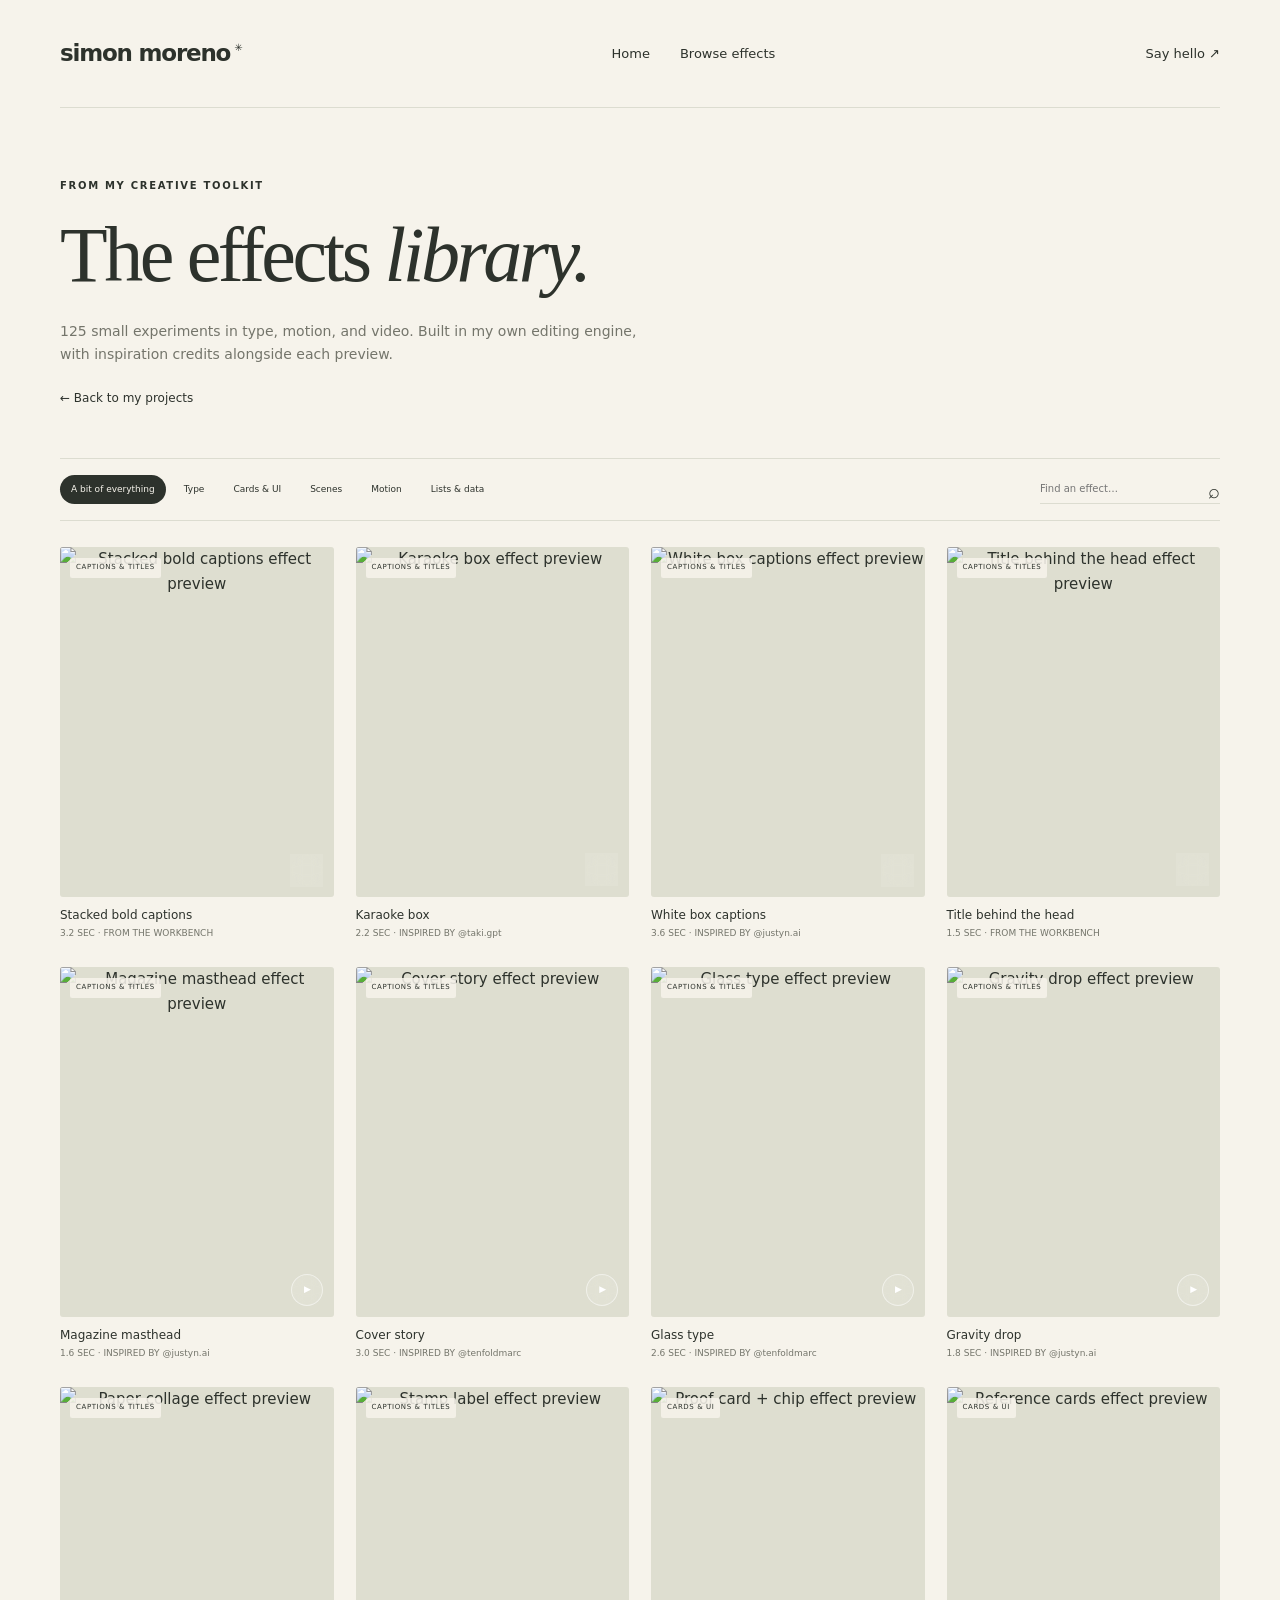
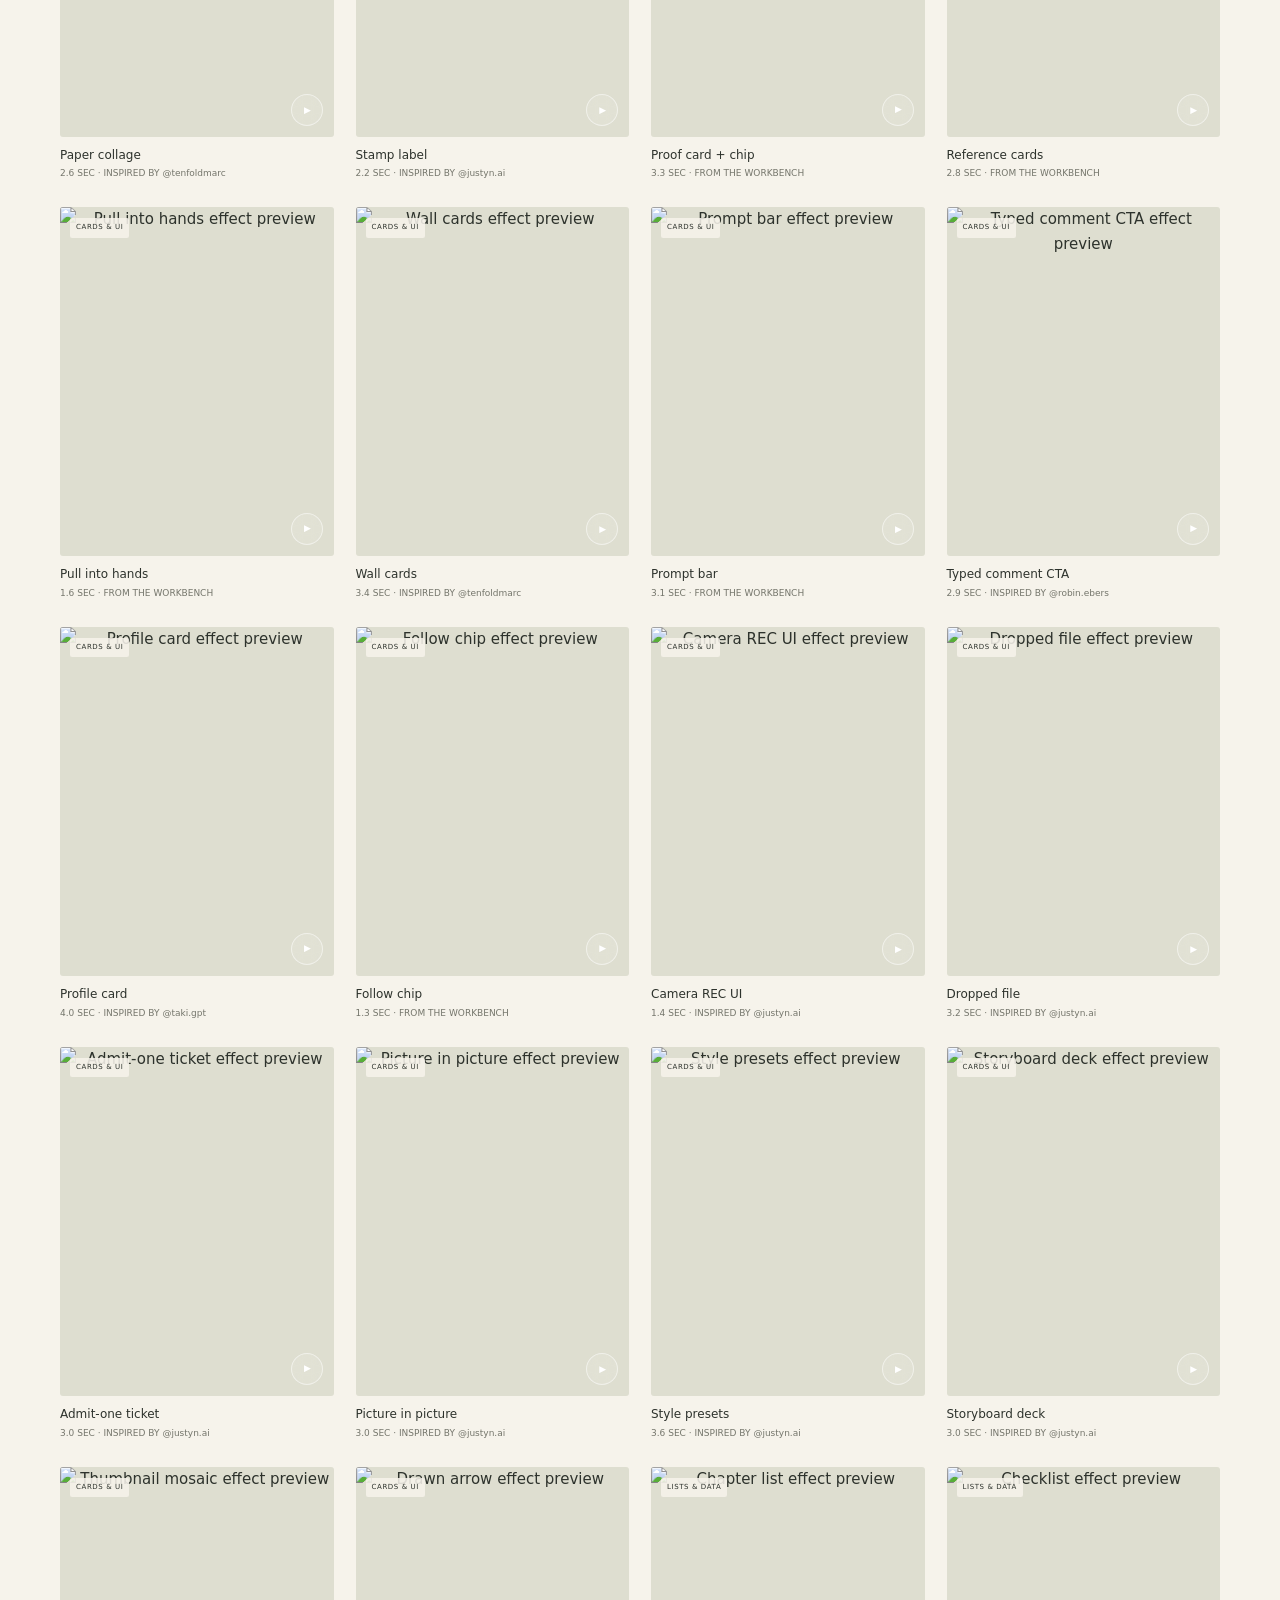
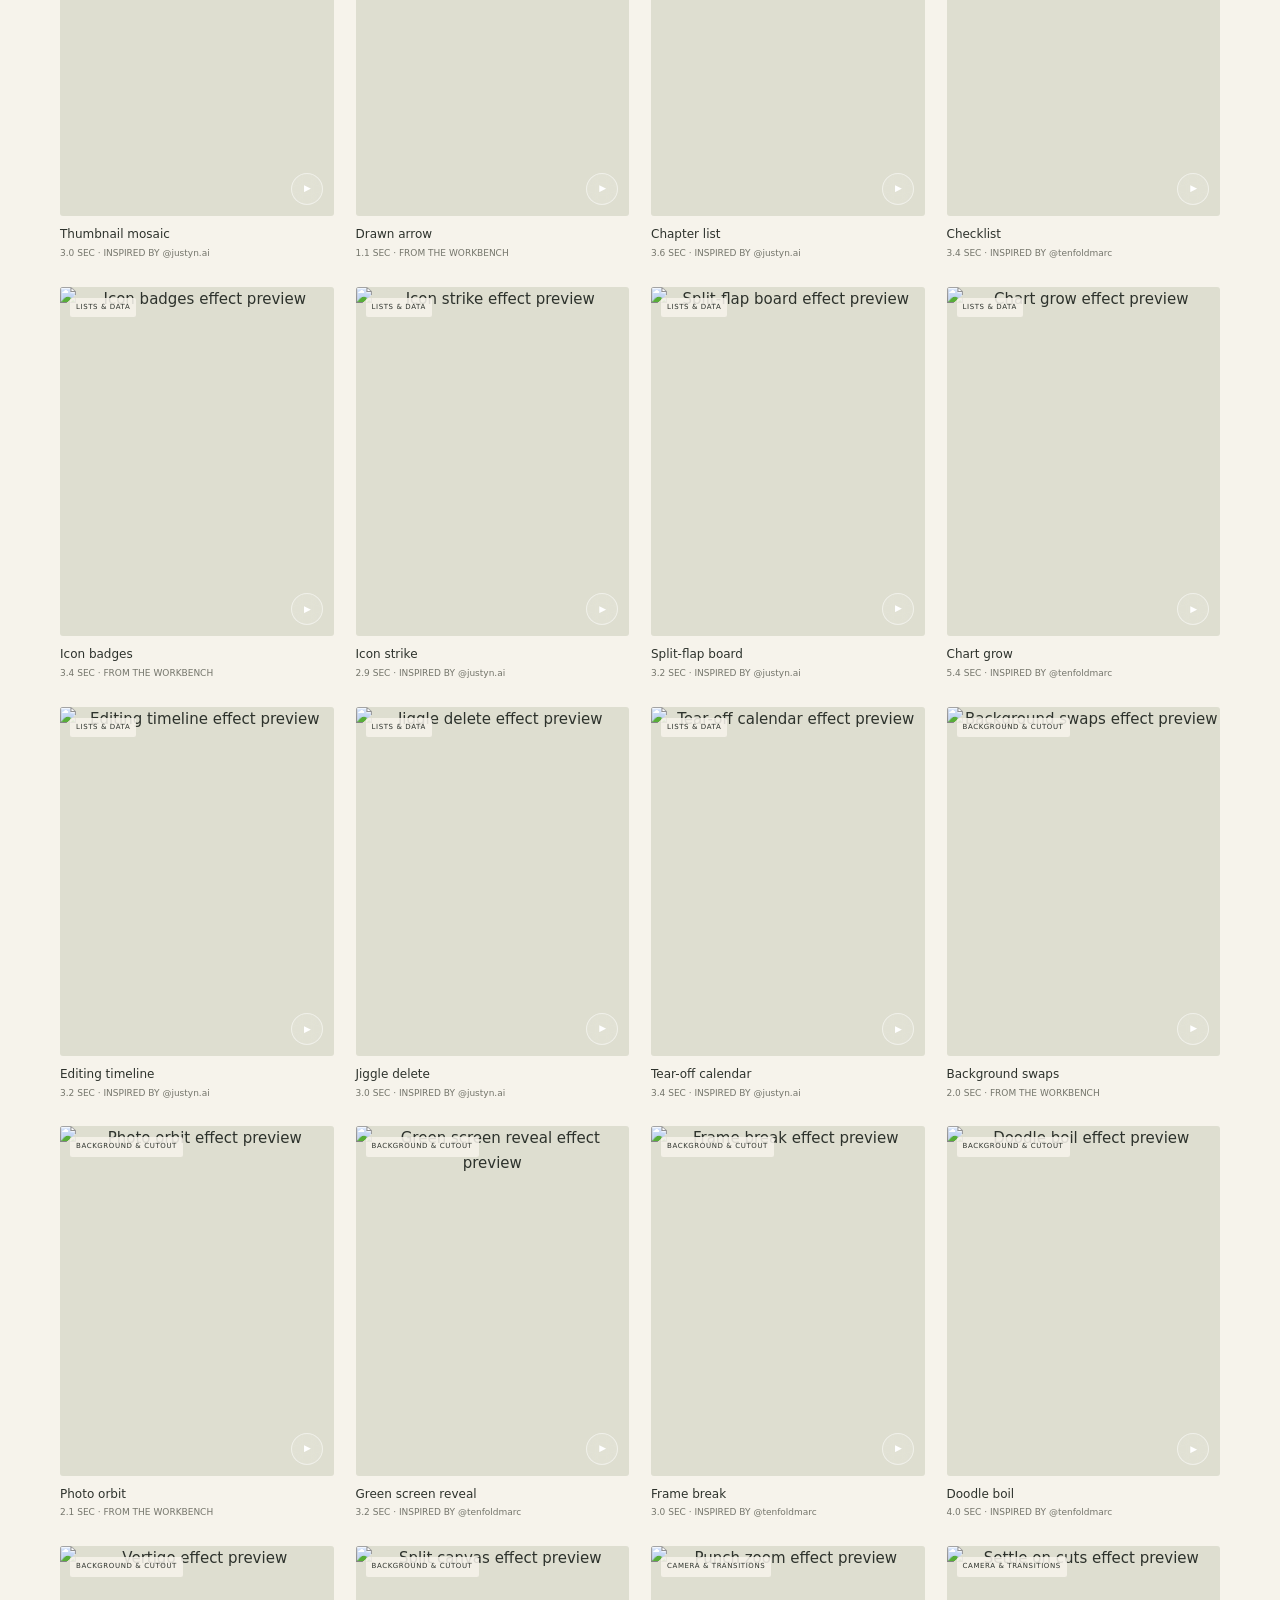
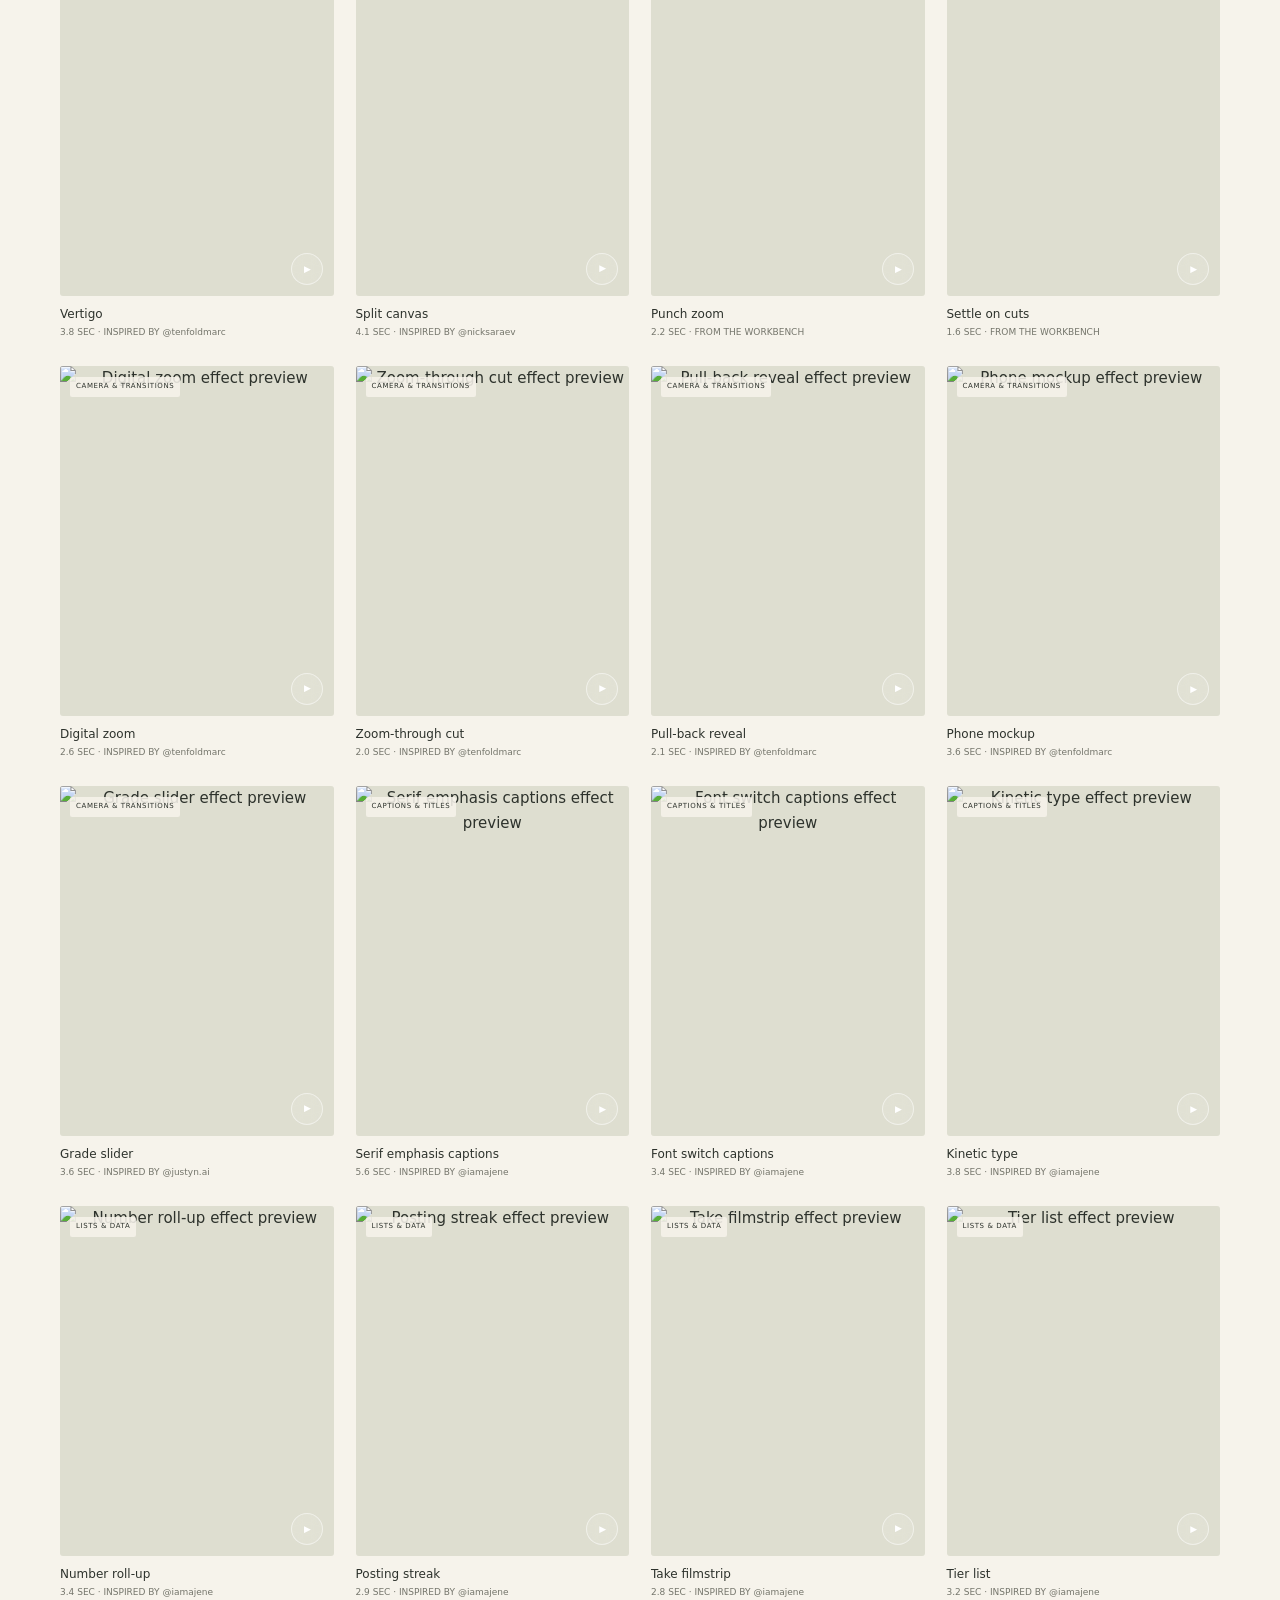
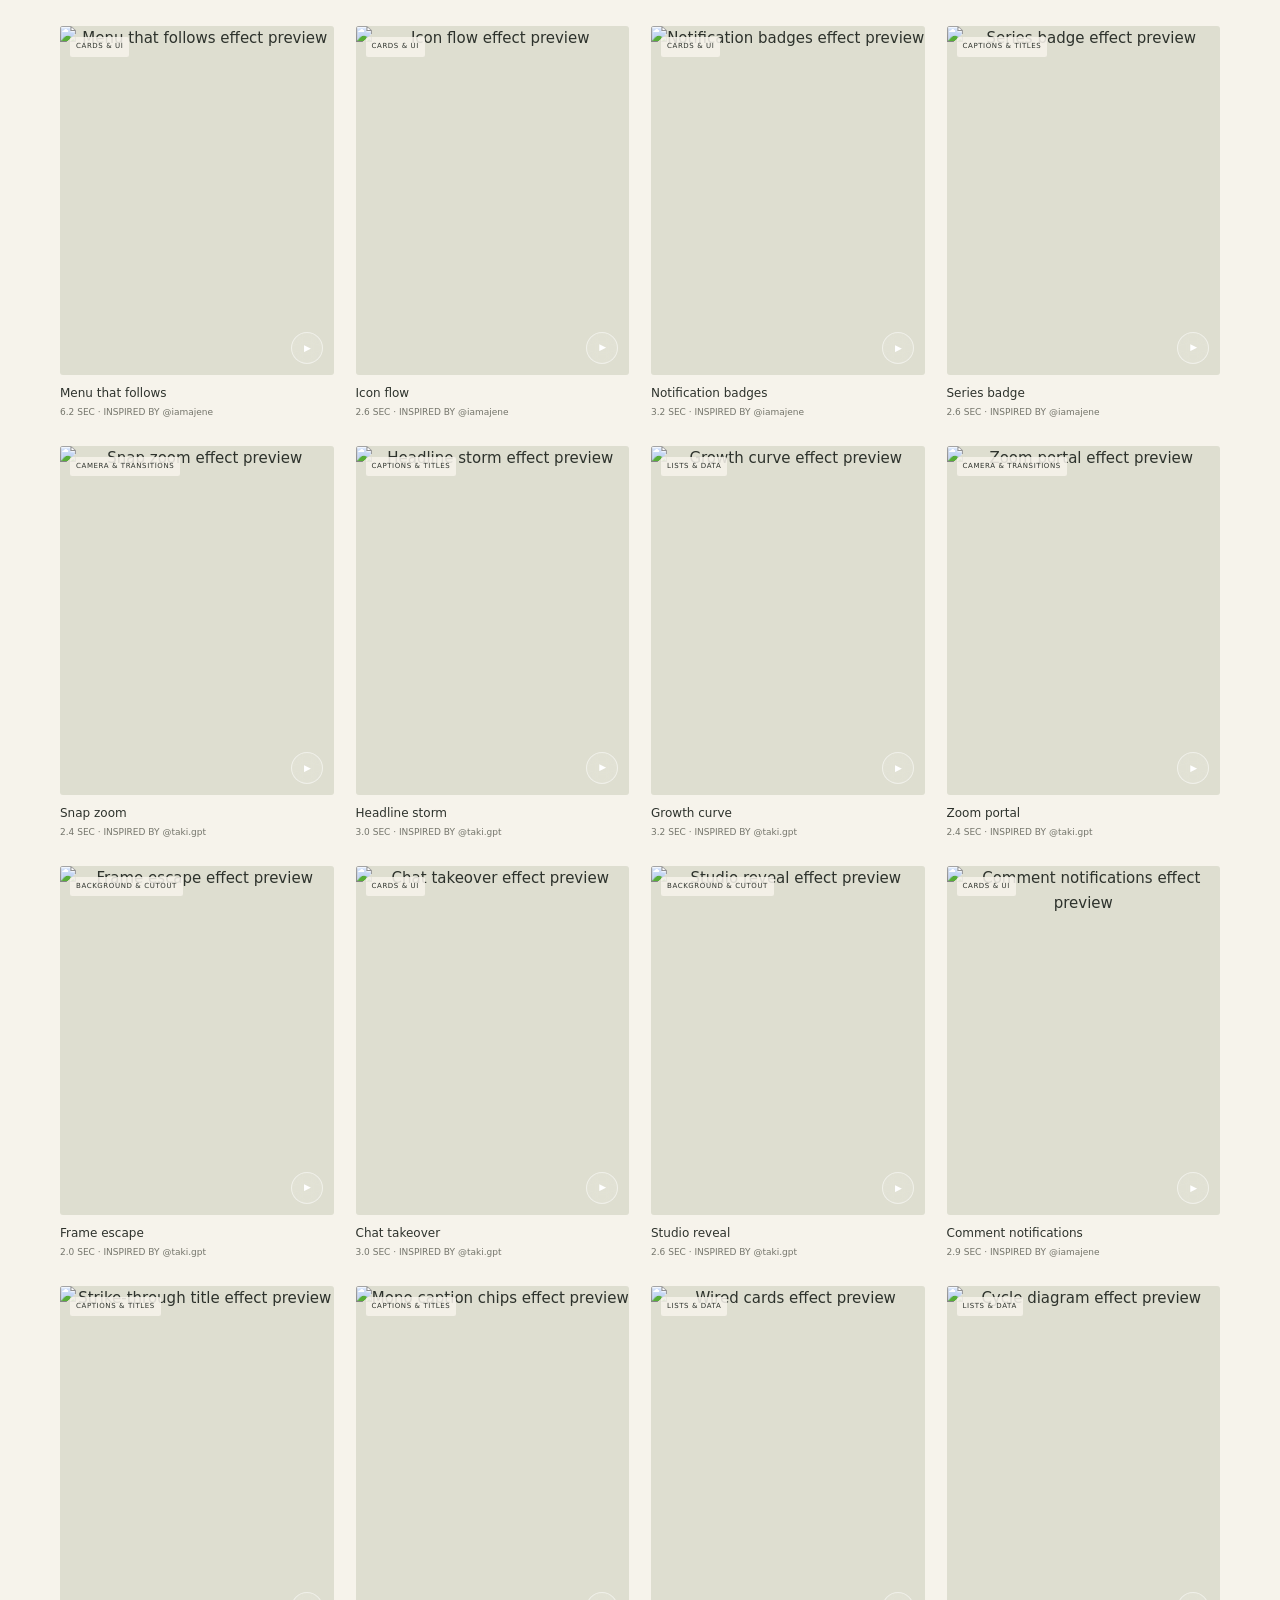
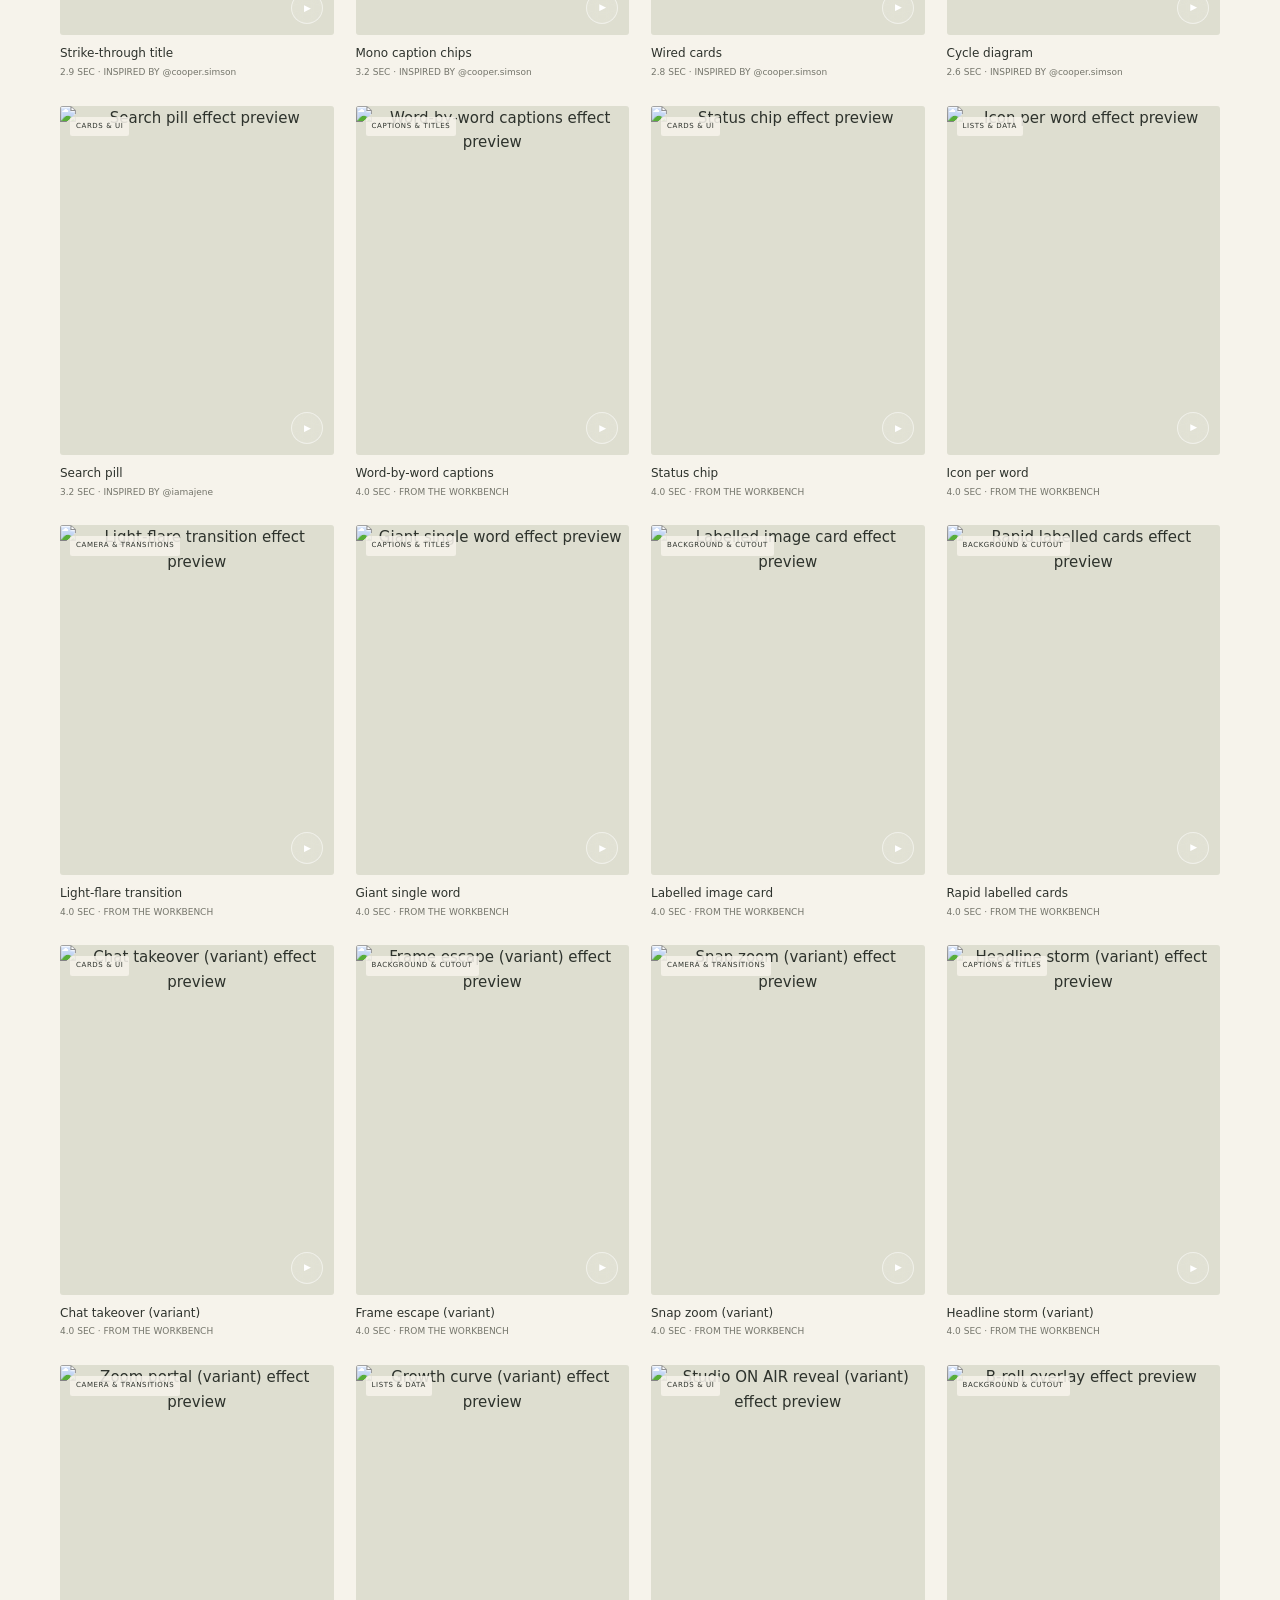
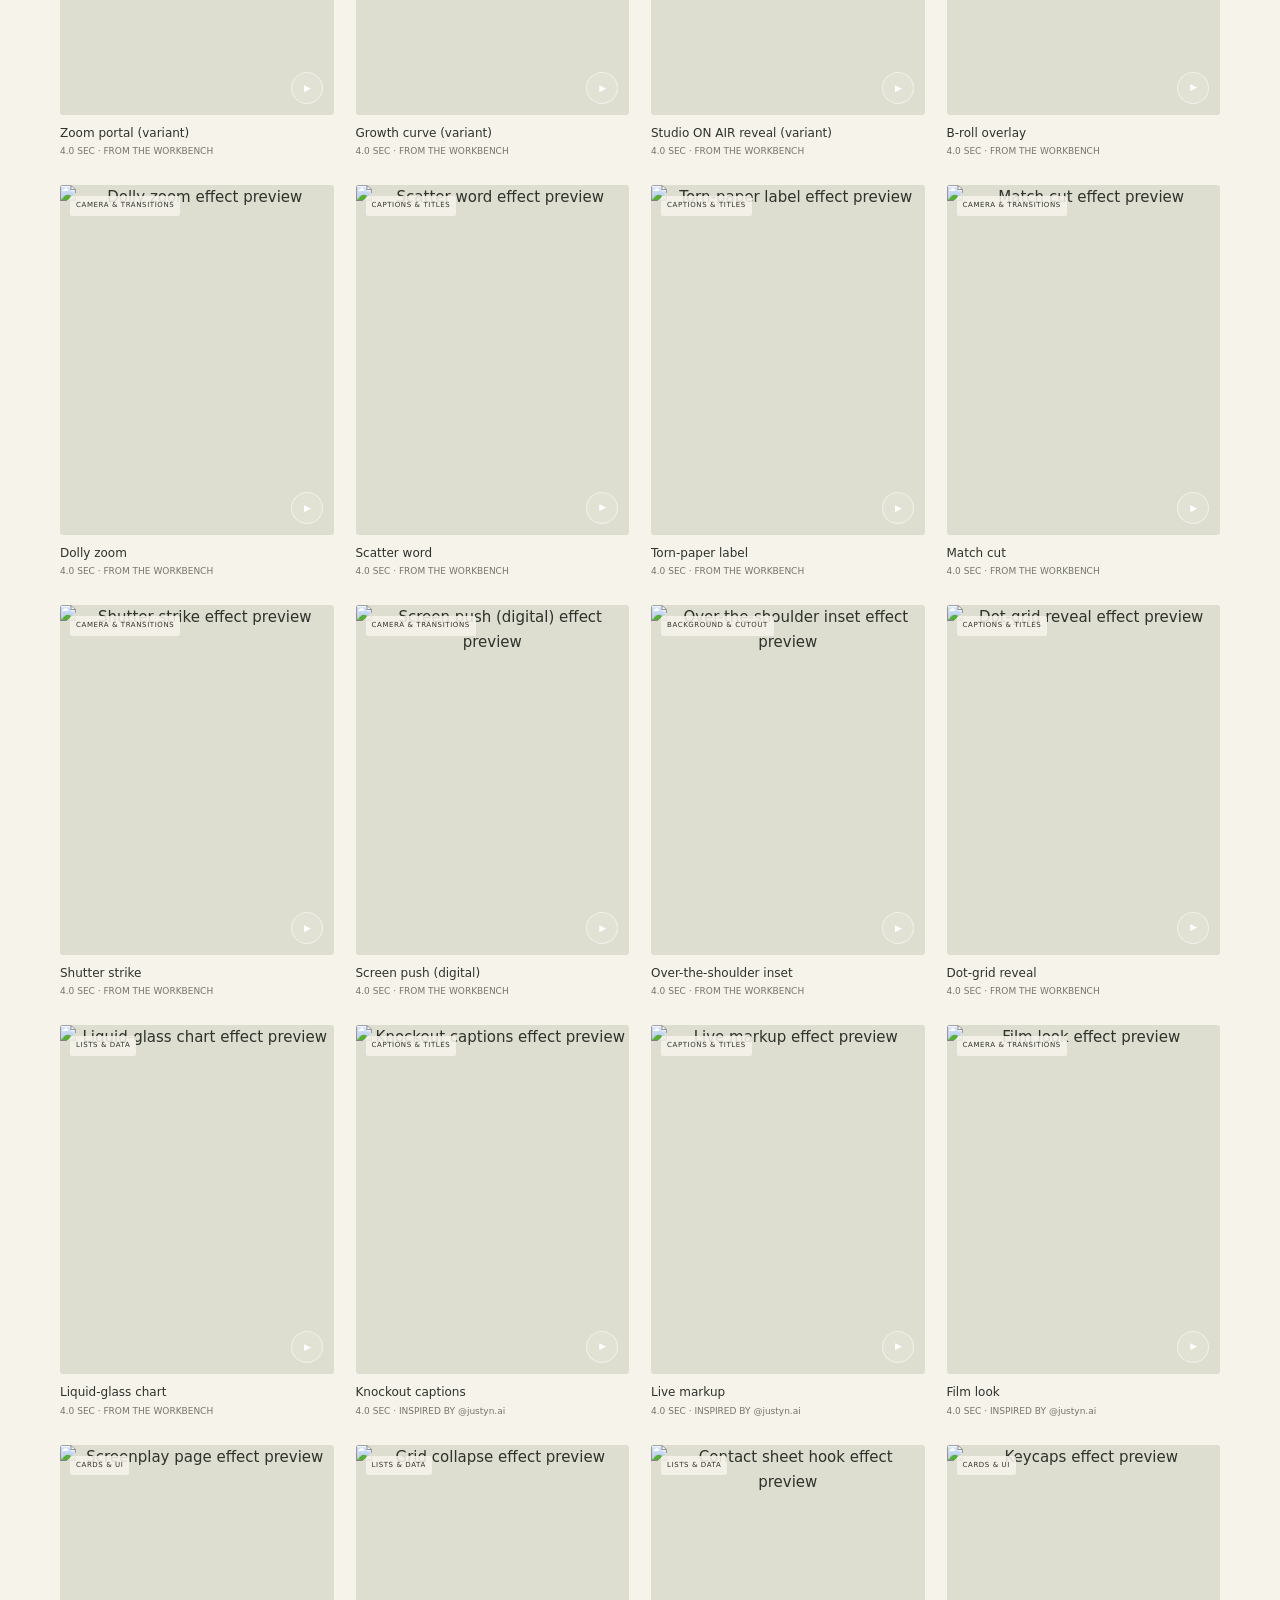
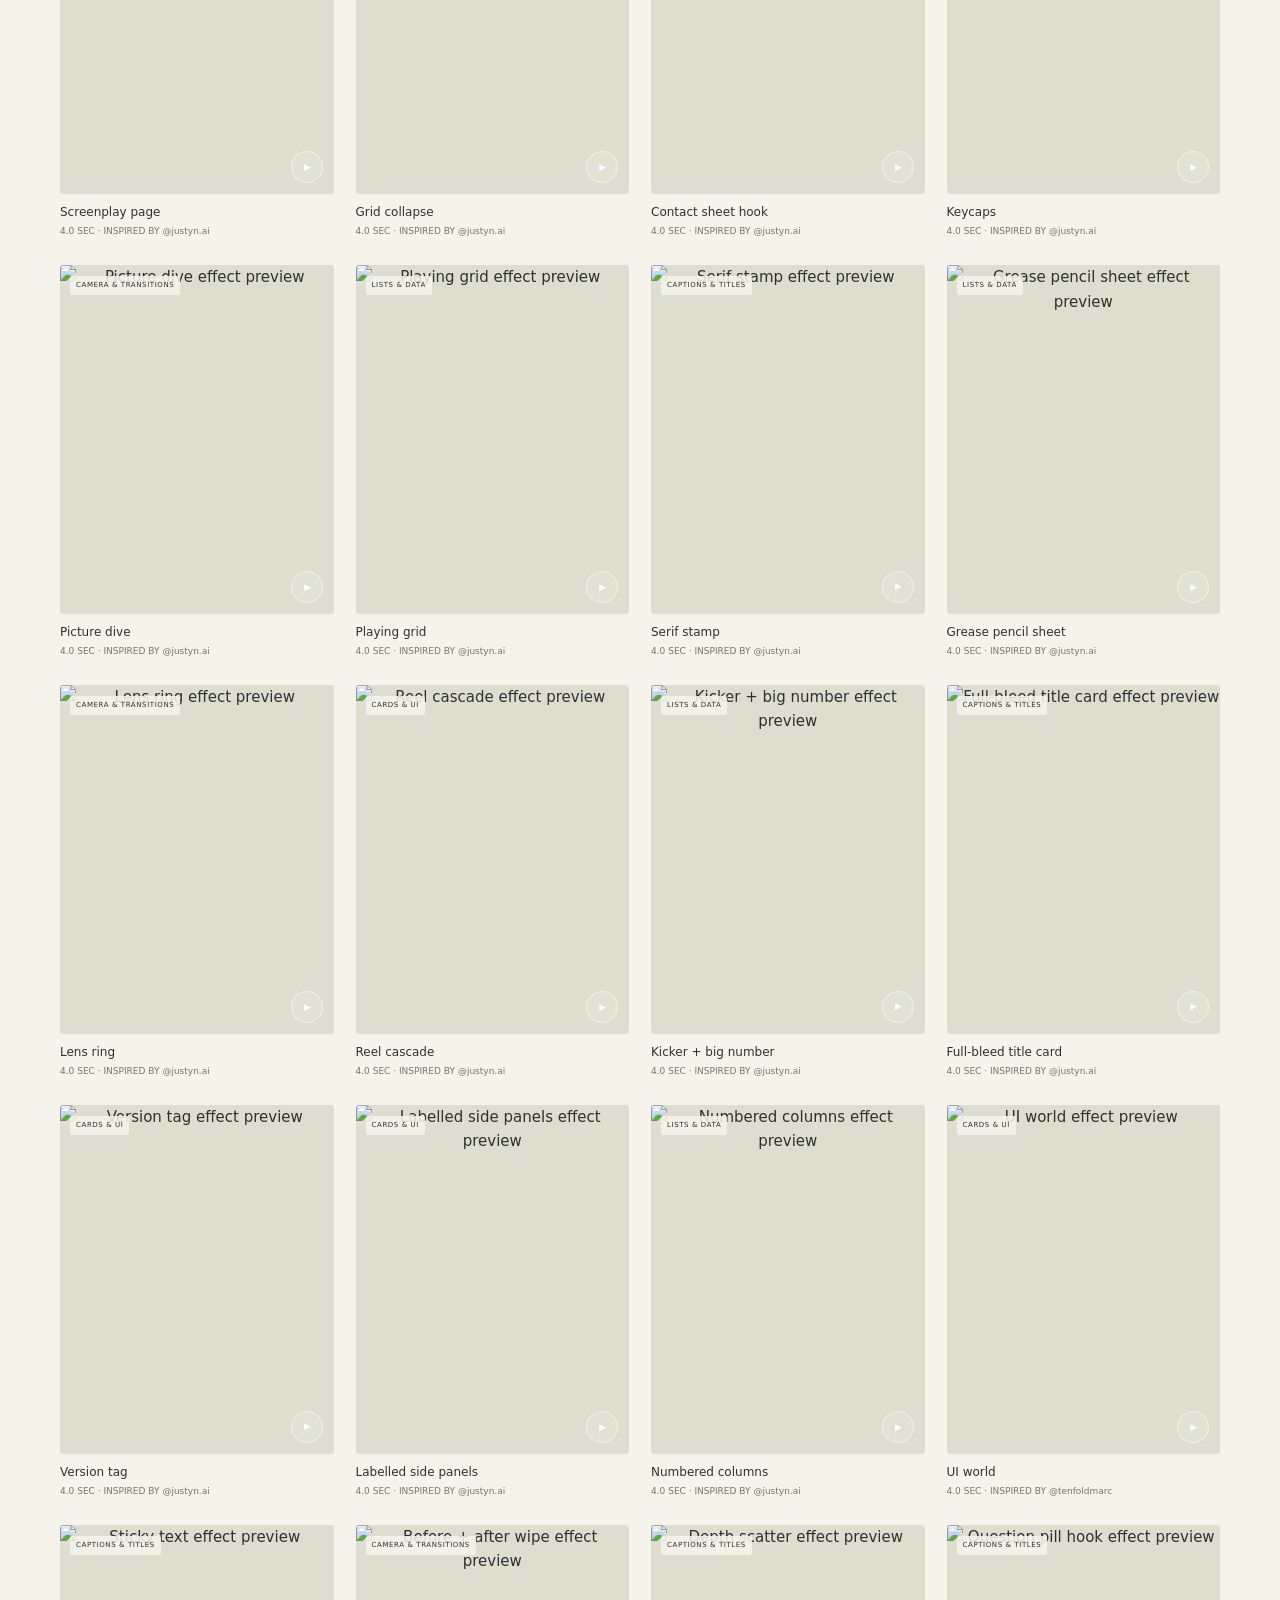
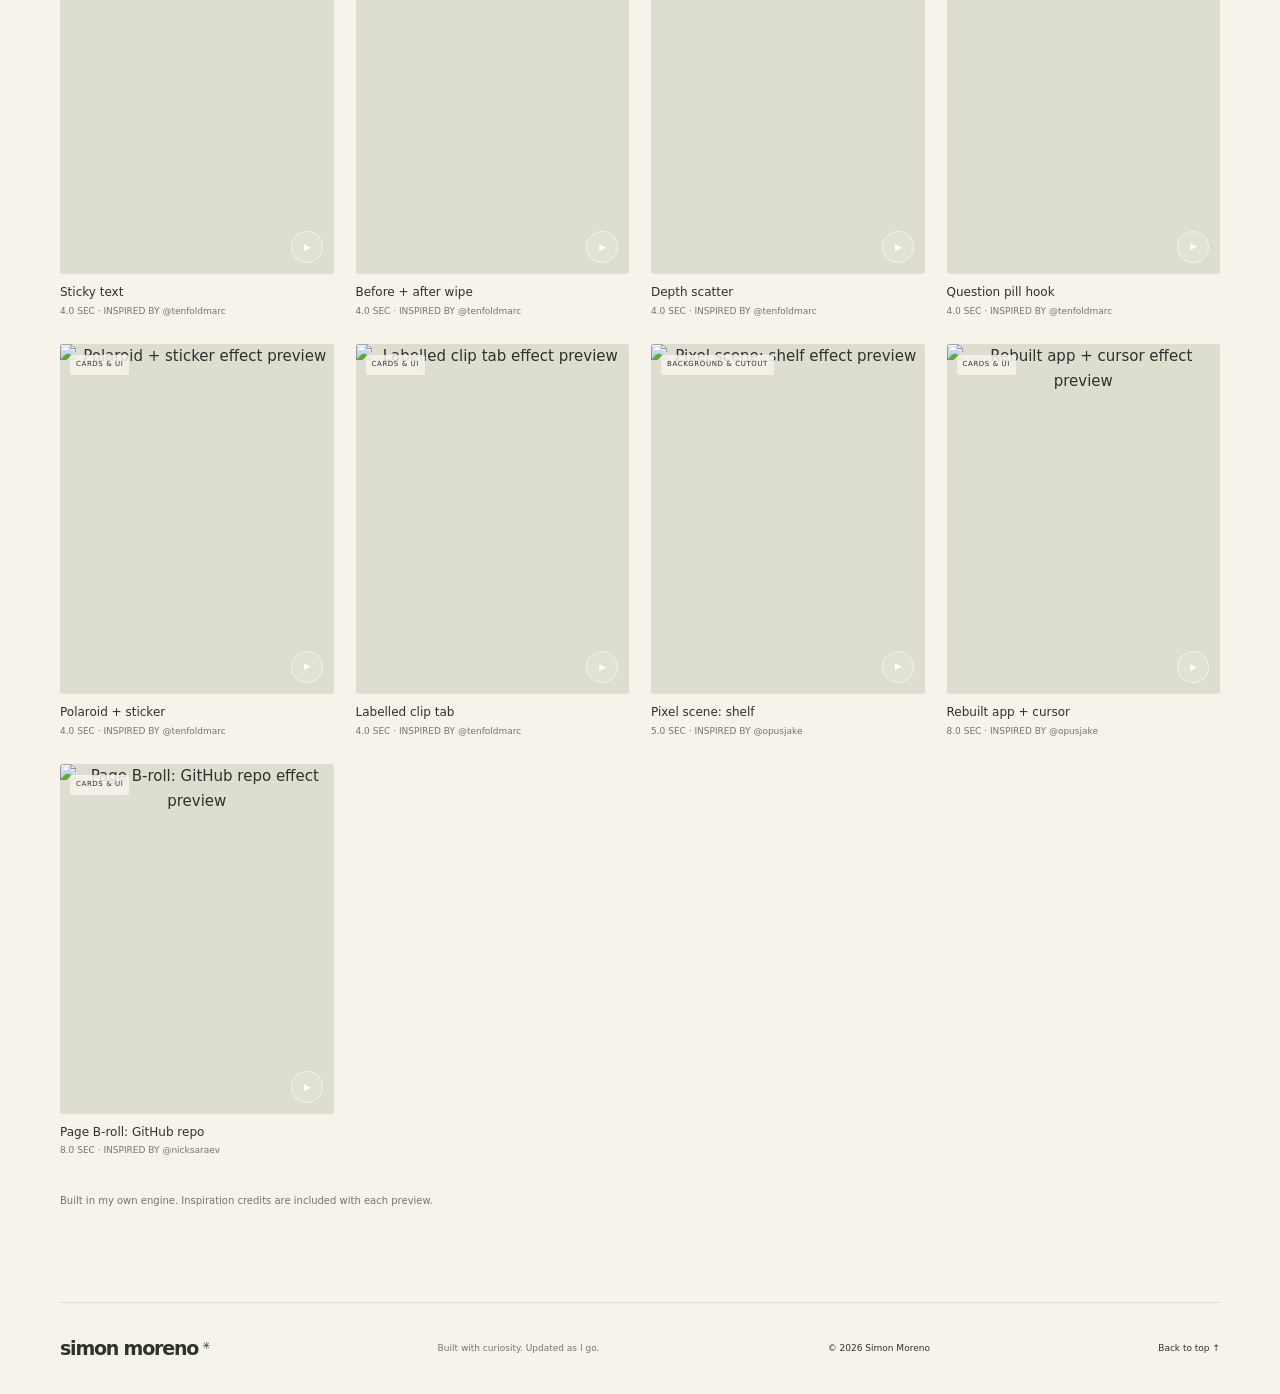
==== effects/index.html @ 9b0783c8 "Publish effects-only library and exclude private homepage media" ====
<!doctype html>
<html lang="en">
<head>
  <meta charset="utf-8">
  <meta name="viewport" content="width=device-width,initial-scale=1">
  <meta name="theme-color" content="#f6f3eb">
  <meta name="description" content="Explore 125 playable video editing effects from Simon Moreno’s creative toolkit. Search captions, cards, scenes, camera moves, and more.">
  <title>Effects library — Simon Moreno</title>
  <link rel="canonical" href="https://simorenoh.github.io/effects/">
  <meta property="og:type" content="website">
  <meta property="og:url" content="https://simorenoh.github.io/effects/">
  <meta property="og:title" content="Effects library — Simon Moreno">
  <meta property="og:description" content="Projects, videos, and creative experiments from a software engineer building with AI and sharing what he learns.">
  <link rel="icon" href="data:image/svg+xml,%3Csvg xmlns='http://www.w3.org/2000/svg' viewBox='0 0 64 64'%3E%3Crect width='64' height='64' rx='16' fill='%23edcf6c'/%3E%3Ctext x='32' y='43' text-anchor='middle' font-family='Georgia' font-size='38' fill='%232c3029'%3Es.%3C/text%3E%3C/svg%3E">
  <link rel="stylesheet" href="/style.css">
  <script src="/app.js" defer></script>
</head>
<body data-library="all">
  <a class="skip" href="#main">Skip to content</a>
  <header class="header wrap"><a class="wordmark" href="/">simon moreno<span>✳</span></a><nav aria-label="Main navigation"><a href="/">Home</a><a href="#lab">Browse effects</a></nav><a class="nav-contact" href="https://www.instagram.com/simon.morehq/" target="_blank" rel="noopener noreferrer">Say hello ↗</a></header>
  <main id="main"><section class="library-intro wrap"><p class="eyebrow">FROM MY CREATIVE TOOLKIT</p><h1>The effects <em>library.</em></h1><p>125 small experiments in type, motion, and video. Built in my own editing engine, with inspiration credits alongside each preview.</p><a class="text-link" href="/">← Back to my projects</a></section>
    <section class="section wrap lab" id="lab" aria-labelledby="lab-title">
      <div class="section-heading"><div><p class="eyebrow">02 / THE CREATIVE WORKBENCH</p><h2 id="lab-title">A little motion.<br>A lot of <em>experimentation.</em></h2></div><div class="lab-aside"><span class="catalog-number" id="effect-count">125</span><p>effects in the library.<br>Still finding my own style.</p></div></div>
      <div class="lab-intro"><p>These are real previews from my editing toolkit: captions, cards, cutouts, and camera moves. Pick one and see it in motion. You can also <a class="inline-link" href="/effects/">open the full library ↗</a>.</p><span class="handwritten">go on, press play ↘</span></div>
      <div class="lab-toolbar"><div class="filters" role="group" aria-label="Filter effects"><button class="filter active" aria-pressed="true" data-filter="all">A bit of everything</button><button class="filter" aria-pressed="false" data-filter="Captions & titles">Type</button><button class="filter" aria-pressed="false" data-filter="Cards & UI">Cards & UI</button><button class="filter" aria-pressed="false" data-filter="Background & cutout">Scenes</button><button class="filter" aria-pressed="false" data-filter="Camera & transitions">Motion</button><button class="filter" aria-pressed="false" data-filter="Lists & data">Lists & data</button></div><label class="search"><span class="sr-only">Search effects</span><input id="effect-search" type="search" placeholder="Find an effect…" autocomplete="off"><span aria-hidden="true">⌕</span></label></div>
      <p id="results" class="sr-only" role="status" aria-live="polite"></p><div class="effect-grid" id="effect-grid"><p>Loading the workbench…</p></div>
      <div class="lab-footer"><p>Built in my own engine. Inspiration credits are included with each preview.</p><button class="button secondary" id="show-all">Explore all 125 effects <span aria-hidden="true">↗</span></button></div>
    </section>

  </main>
  <footer class="footer wrap"><a class="wordmark" href="/">simon moreno<span>✳</span></a><p>Built with curiosity. Updated as I go.</p><span>© <span id="year">2026</span> Simon Moreno</span><a href="#">Back to top ↑</a></footer>
  <dialog id="viewer" aria-labelledby="viewer-title"><div class="dialog-top"><h2 id="viewer-title"></h2><button id="close-viewer" class="close" aria-label="Close preview">✕</button></div><div id="viewer-body"></div></dialog>
</body></html>
---- style.css ----
:root{--paper:#f6f3eb;--ink:#2d322c;--muted:#74756b;--line:#dcdcd0;--yellow:#edd278;--green:#e6e9de;--serif:Editorial,Georgia,serif;--sans:Inter,Arial,sans-serif}
[hidden]{display:none!important}*{box-sizing:border-box}html{scroll-behavior:smooth;scroll-padding-top:30px}body{margin:0;background:var(--paper);color:var(--ink);font-family:var(--sans);font-size:15px;line-height:1.65}button,input{font:inherit}button,a{-webkit-tap-highlight-color:transparent}button{color:inherit;cursor:pointer}a{color:inherit;text-decoration:none}button{border:0}img,video{display:block;max-width:100%}img{height:auto}button:focus-visible,a:focus-visible,input:focus-visible{outline:3px solid #9b652a;outline-offset:5px}::selection{background:var(--yellow)}h1,h2,h3,p{margin:0}h1,h2{font-family:var(--serif);font-weight:400;letter-spacing:-.045em;line-height:1.03}h3{font-weight:500;line-height:1.3}em{font-weight:400}p{color:var(--muted)}.wrap{width:min(1160px,calc(100% - 96px));margin-inline:auto}.header{height:108px;display:flex;align-items:center;justify-content:space-between;border-bottom:1px solid var(--line)}.wordmark{font-size:23px;font-weight:600;letter-spacing:-1.2px;white-space:nowrap}.wordmark span{font-size:10px;vertical-align:top;display:inline-block;margin:5px 0 0 4px}.header nav{display:flex;gap:30px;font-size:13px}.header nav a:hover,.text-link:hover{color:#8a652e}.nav-contact{font-size:13px;display:flex;gap:20px;align-items:center}.nav-contact span{font-size:22px}.hero{display:grid;grid-template-columns:1.15fr 1fr;gap:45px;align-items:center;padding-top:67px;padding-bottom:80px;min-height:720px}.eyebrow{font-size:10px;font-weight:600;letter-spacing:1.7px;color:var(--ink);display:flex;align-items:center;gap:9px}.status-dot{display:inline-block;flex-shrink:0;width:6px;height:6px;border-radius:50%;background:#7a8d58}.hero h1{font-size:clamp(65px,6.1vw,85px);margin-top:25px;letter-spacing:-.047em}.hero h1 em{position:relative;isolation:isolate}.hero h1 em:after{content:"";position:absolute;left:-2px;right:-8px;bottom:8px;height:13px;background:var(--yellow);z-index:-1;transform:rotate(-1deg)}.hero-intro{font-size:15px;max-width:425px;margin-top:27px;line-height:1.8}.hero-links{display:flex;gap:24px;align-items:center;margin-top:29px;flex-wrap:wrap}.button{display:inline-flex;align-items:center;justify-content:center;gap:24px;padding:13px 18px;border-radius:3px;font-size:12px;font-weight:500;transition:transform .2s,background .2s;line-height:1.5}.button:hover{transform:translateY(-2px)}.primary{background:var(--ink);color:var(--paper)}.primary:hover{background:#454e3b}.button span{font-size:19px}.text-link{font-size:12px;display:inline-flex;align-items:center;gap:15px;background:none;padding:0;line-height:1.7}.text-link span{font-size:19px}.currently{margin-top:42px;display:flex;flex-direction:column;align-items:flex-start;gap:6px}.tiny-label{font-size:9px;letter-spacing:1.5px;font-weight:600}.currently a{font-size:12px}.currently a span{padding-left:15px}.hero-art{height:550px;position:relative;padding:28px 22px 0 35px}.handwritten{font-family:Notes,cursive;font-size:23px;font-weight:400;line-height:1.2}.hero-note{display:block;position:absolute;right:6px;top:-9px;transform:rotate(5deg);color:#7c7c68}.hero-photo{height:470px;width:340px;max-width:100%;padding:0;position:relative;overflow:hidden;transform:rotate(3deg);box-shadow:0 10px 30px #2928171a;border:8px solid #fffdf7;background:#b4b3a6}.hero-photo>img{width:100%;height:100%;object-fit:cover;object-position:50% 48%}.photo-top{position:absolute;top:12px;left:13px;display:flex;gap:7px;align-items:center;font-size:7px;letter-spacing:1px;background:#fffdf2e8;padding:6px 9px;color:var(--ink)}.photo-caption{position:absolute;bottom:0;left:0;right:0;background:linear-gradient(transparent,#10170dec);color:white;padding:65px 16px 17px;display:flex;gap:12px;align-items:center;text-align:left;font-size:11px}.photo-caption small{font-size:9px;opacity:.7;display:block;margin-top:3px}.play-circle{display:flex;width:38px;height:38px;border:1px solid #ffffff80;border-radius:50%;align-items:center;justify-content:center;font-size:11px;color:white;flex-shrink:0;padding-left:2px;background:#ffffff18;backdrop-filter:blur(6px)}.mini-print{position:absolute;right:-2px;bottom:0;width:145px;padding:6px 6px 10px;transform:rotate(-9deg);box-shadow:0 8px 24px #25251924;background:#fffdf7}.mini-print img{width:100%;height:168px;object-fit:cover;object-position:50% 38%}.mini-print span{font-family:Notes,cursive;font-size:15px;display:block;margin-top:6px}.hero-sticker{position:absolute;left:1px;bottom:13px;border-radius:50%;width:101px;height:101px;background:var(--yellow);display:flex;flex-direction:column;align-items:center;justify-content:center;font-size:12px;line-height:1.4;transform:rotate(-12deg)}.hero-sticker em{font-family:var(--serif);font-size:22px}.intro-strip{border-block:1px solid var(--line);padding-block:20px;display:flex;justify-content:space-between;align-items:center;gap:24px}.intro-strip>span:first-child{font-size:9px;letter-spacing:1.1px}.intro-strip p{font-size:12px}.intro-strip>span:last-child{font-size:28px;color:#969b7a;line-height:1}.section{padding-block:92px}.section-heading{display:flex;justify-content:space-between;align-items:flex-end;gap:30px;margin-bottom:40px}.section-heading h2{font-size:51px;margin-top:15px}.section-heading>p{font-size:12px;line-height:1.8}.featured-project{display:grid;grid-template-columns:1.2fr 1fr;border:1px solid var(--line);background:#efeee5}.project-visual{min-width:0;padding:28px 28px 21px;background:#e6e8dc}.window-bar{display:flex;justify-content:space-between;align-items:center;gap:10px;background:#faf9f3;border:1px solid #d5d7ca;border-bottom:0;padding:10px 12px;font-size:7px;letter-spacing:1px;border-radius:5px 5px 0 0}.window-dots{color:#c7c9ba;font-size:9px;letter-spacing:2px}.screenshot-button{padding:0;position:relative;display:block;width:100%;overflow:hidden;background:#d5d6ca;text-align:left}.project-visual .screenshot-button{border:1px solid #d5d7ca;border-radius:0 0 4px 4px}.project-visual img{width:100%;aspect-ratio:1.38;object-fit:cover;object-position:top}.image-tag{position:absolute;bottom:13px;left:14px;right:14px;display:flex;justify-content:space-between;background:#fbf9eee8;color:var(--ink);font-size:10px;padding:9px 11px;backdrop-filter:blur(10px);border-radius:2px}.workflow{display:flex;align-items:center;justify-content:center;gap:20px;font-size:8px;letter-spacing:1px;margin-top:18px;color:#626b59}.workflow i{font-style:normal;color:#979c89}.project-copy{padding:39px 37px;display:flex;flex-direction:column;align-items:flex-start;justify-content:center}.project-index{font-size:8px;letter-spacing:1.2px;color:#757969;display:flex;justify-content:space-between;align-items:center;gap:14px}.badge{font-size:7px;padding:4px 6px;background:#e2e6d6;border-radius:2px;white-space:nowrap;color:#667248}.project-copy h3{font-family:var(--serif);font-size:47px;letter-spacing:-1.5px;margin-block:19px 23px;position:relative}.project-copy h3 .handwritten{display:block;font-size:21px;color:#888d6b;transform:rotate(-4deg);margin-top:3px;letter-spacing:0}.project-copy>p:not(.project-index){font-size:12px;line-height:1.85}.project-copy>p.muted{font-size:11px;margin-top:12px}.tags{display:flex;gap:7px;flex-wrap:wrap;margin-block:20px 24px}.tags span{font-size:8px;padding:4px 7px;border:1px solid #d8d9cb;border-radius:2px;color:#7a7c6e}.project-pair{display:grid;grid-template-columns:1fr 1fr;gap:30px;margin-top:30px}.small-project{border:1px solid var(--line)}.project-preview,.prototype-preview{height:270px;overflow:hidden}.storyboard-preview{padding:24px 30px 0;background:#e8e3d9}.storyboard-preview img{width:100%;height:270px;object-fit:cover;object-position:top;border-radius:4px;box-shadow:0 0 12px #39352a18}.storyboard-preview .image-tag{bottom:28px}.small-project-copy{padding:25px 29px 29px}.small-project-copy h3{font-family:var(--serif);font-size:30px;letter-spacing:-.8px;margin-top:14px}.small-project-copy>p:not(.project-index){font-size:12px;line-height:1.8;max-width:390px;margin-top:13px}.small-project-copy>.text-link{margin-top:23px}.prototype-preview{background:#e9e4ce;padding:22px 28px;display:flex;flex-direction:column;align-items:center;justify-content:space-between}.prototype-preview>.tiny-label{font-size:7px;color:#8a8671}.prototype-flow{display:flex;align-items:center;flex-direction:column;font-size:15px;line-height:1.1;gap:9px}.prototype-flow>span:nth-child(even){font-size:16px;color:#a39e86}.prototype-flow .outlined{border:1px solid #bab49a;padding:7px 25px;transform:rotate(-3deg);background:#f6f3e5}.prototype-flow .serif{font-family:var(--serif);font-style:italic;font-size:32px}.prototype-foot{font-size:6px;letter-spacing:1.25px;color:#8a8671}.videos-section{background:#eeeee5}.reel-grid{display:grid;grid-template-columns:repeat(3,1fr);gap:29px}.reel-cover{width:100%;padding:0;position:relative;aspect-ratio:9/12.8;overflow:hidden;border-radius:3px;background:#c8c8bc;display:block}.reel-cover>img{width:100%;height:100%;object-fit:cover;object-position:center;transition:transform .5s}.reel-cover:hover>img{transform:scale(1.035)}.reel-meta{position:absolute;top:0;left:0;right:0;padding:16px;background:linear-gradient(#0c170c60,transparent);color:#fff;font-size:7px;letter-spacing:1px;display:flex;justify-content:space-between}.reel-cover>.play-circle{position:absolute;bottom:16px;right:16px;width:42px;height:42px}.reel>.tiny-label{margin-top:19px;color:#989779;font-size:8px}.reel h3{font-family:var(--serif);font-size:27px;letter-spacing:-.5px;margin-top:6px}.reel>p:last-child{font-size:11px;margin-top:8px;max-width:270px}.lab-aside{display:flex;align-items:center;gap:18px}.catalog-number{font-family:var(--serif);font-size:72px;letter-spacing:-5px;line-height:1;color:#939b7b}.lab-aside p{font-size:11px;line-height:1.7}.lab-intro{display:flex;justify-content:space-between;gap:35px;align-items:center;margin-bottom:30px}.lab-intro p{font-size:12px;line-height:1.8;max-width:590px}.lab-intro .handwritten{transform:rotate(-4deg);color:#8c8e72;white-space:nowrap}.lab-toolbar{display:flex;justify-content:space-between;gap:20px;align-items:center;border-block:1px solid var(--line);padding:16px 0;margin-bottom:26px}.filters{display:flex;gap:7px;flex-wrap:wrap}.filter{font-size:9px;padding:7px 11px;border-radius:20px;background:transparent;white-space:nowrap}.filter:hover{background:#e7e7da}.filter.active{background:var(--ink);color:var(--paper)}.search{position:relative;min-width:150px;width:180px}.search input{width:100%;background:none;border:0;border-bottom:1px solid var(--line);font-size:10px;padding:6px 20px 6px 0;color:var(--ink);border-radius:0}.search>span:last-child{position:absolute;right:0;top:0;font-size:20px}.effect-grid{display:grid;grid-template-columns:repeat(4,1fr);gap:26px 22px}.effect-card button{width:100%;padding:0;background:#deded0;display:block;position:relative;aspect-ratio:9/11.5;overflow:hidden;border-radius:3px}.effect-card img{width:100%;height:100%;object-fit:cover;transition:transform .4s}.effect-card button:hover img{transform:scale(1.04)}.effect-card .play-circle{width:32px;height:32px;position:absolute;bottom:11px;right:11px;font-size:9px}.effect-category{position:absolute;top:11px;left:10px;font-size:7px;letter-spacing:.6px;padding:4px 6px;background:#f6f3ebde;color:var(--ink);border-radius:2px}.effect-card h3{font-size:12px;margin-top:11px}.effect-card>p{font-size:9px;margin-top:3px}.lab-footer{display:flex;align-items:center;justify-content:space-between;gap:25px;margin-top:35px}.lab-footer>p{font-size:10px;max-width:430px}.secondary{border:1px solid #bfc3b3;background:none;font-size:10px}.empty{grid-column:1/-1;padding:60px 20px;text-align:center}.about-section{background:#e8ebdf;padding:80px 0}.about-grid{display:grid;grid-template-columns:.8fr 1.35fr;gap:100px;align-items:center}.about-photo{position:relative;max-width:300px;transform:rotate(-3deg);padding-bottom:15px}.about-photo img{width:100%;border-radius:50%;aspect-ratio:1;object-fit:cover}.about-photo .handwritten{position:absolute;bottom:0;right:-25px;background:#f5f1d9;padding:7px 14px;transform:rotate(8deg);font-size:28px}.about-grid h2{font-size:43px;margin-top:20px}.about-grid>div:last-child>p:not(.eyebrow){font-size:12px;line-height:1.9;margin-top:22px;max-width:500px}.about-grid .about-footnote{font-size:11px!important}.about-links{display:flex;gap:28px;margin-top:25px}.contact{padding-block:91px}.contact h2{font-size:53px;max-width:800px;margin-top:20px}.contact>div{display:flex;justify-content:space-between;align-items:center;gap:25px;margin-top:30px}.contact p{font-size:12px}.footer{border-top:1px solid var(--line);padding-block:30px;display:flex;align-items:center;gap:30px;justify-content:space-between}.footer>.wordmark{font-size:19px}.footer p,.footer>span,.footer>a:last-child{font-size:9px}.skip{position:absolute;top:-100px;background:var(--ink);color:white;padding:12px;z-index:10}.skip:focus{top:10px}.sr-only{position:absolute;width:1px;height:1px;padding:0;margin:-1px;overflow:hidden;clip:rect(0,0,0,0);white-space:nowrap;border:0}dialog{border:1px solid #d9d9cb;border-radius:8px;background:var(--paper);color:var(--ink);padding:0;max-width:min(1000px,94vw);width:fit-content;max-height:92dvh;box-shadow:0 30px 100px #0005}dialog::backdrop{background:#1d231ee0;backdrop-filter:blur(7px)}.dialog-top{display:flex;align-items:center;justify-content:space-between;gap:25px;padding:15px 20px;position:sticky;top:0;background:var(--paper);z-index:3;border-bottom:1px solid var(--line)}.dialog-top h2{font-family:var(--sans);font-size:13px;letter-spacing:0;line-height:1.4}.close{background:none;font-size:18px;line-height:1;padding:8px}.dialog-video{background:#151b15;width:min(430px,90vw);max-height:72dvh;margin-inline:auto}.dialog-note{padding:16px 22px;font-size:11px;max-width:550px}.dialog-image{max-width:85vw;max-height:73dvh;object-fit:contain;background:#e4e5da}.project-detail{padding:30px;max-width:740px}.project-detail h3{font-family:var(--serif);font-size:35px;margin-bottom:20px}.project-detail p{font-size:13px;margin-block:15px}.project-detail ul{font-size:12px;color:var(--muted);padding-left:20px;line-height:1.9}.project-detail img{margin-top:25px;border-radius:3px;width:100%;max-height:400px;object-fit:cover;object-position:top}.project-detail .tags{margin-bottom:0}body.modal-open{overflow:hidden}
@media(min-width:1500px){.wrap{width:min(1280px,calc(100% - 120px))}.hero h1{font-size:94px}.hero{gap:80px}.hero-art{padding-left:70px}.hero-photo{width:370px;height:490px}.hero-art{height:560px}}
@media(max-width:1050px){.wrap{width:calc(100% - 64px)}.hero{gap:15px}.hero h1{font-size:68px}.hero-art{padding-left:20px}.hero-photo{width:290px;height:430px}.hero-art{height:500px}.hero-sticker{bottom:0;left:-4px}.mini-print{right:-10px;width:125px}.mini-print img{height:145px}.hero-links{gap:15px}.hero-links .button{gap:15px;padding:12px}.hero-intro{max-width:360px}.project-copy{padding:28px}.project-copy h3{font-size:39px}.project-visual{padding:20px}.about-grid{gap:60px}.lab-toolbar{flex-direction:column;align-items:stretch}.search{width:100%}.intro-strip p{max-width:340px}.section-heading h2{font-size:45px}.project-preview,.prototype-preview{height:230px}.footer{gap:15px}}
@media(max-width:760px){.wrap{width:calc(100% - 40px)}.header{height:83px;flex-wrap:wrap;align-content:center;row-gap:9px}.wordmark{font-size:20px}.header nav{order:3;width:100%;gap:23px;font-size:10px;justify-content:flex-start}.nav-contact{font-size:10px;gap:10px}.nav-contact span{font-size:16px}.hero{grid-template-columns:1fr;padding-top:38px;padding-bottom:50px;gap:38px}.hero .eyebrow{font-size:7px;letter-spacing:1.3px}.hero h1{font-size:clamp(58px,12.2vw,78px);margin-top:22px}.hero-intro{font-size:13px;max-width:440px;margin-top:23px}.hero-links{gap:22px;margin-top:25px}.hero-links .button{font-size:10px;padding:13px 15px}.hero-links .text-link{font-size:10px}.currently{margin-top:27px}.currently .tiny-label{font-size:7px}.currently a{font-size:10px}.hero-art{width:min(390px,95%);justify-self:center;height:470px;padding:20px 35px}.hero-photo{width:285px;height:405px}.hero-note{font-size:20px;right:20px;top:-8px}.hero-sticker{width:88px;height:88px;left:0;bottom:0;font-size:10px}.hero-sticker em{font-size:20px}.mini-print{right:0;bottom:5px;width:120px}.mini-print img{height:145px}.intro-strip{padding-block:18px;gap:15px;flex-wrap:wrap}.intro-strip>span:first-child{font-size:7px;order:1}.intro-strip>span:last-child{order:2;font-size:24px}.intro-strip p{order:3;font-size:10px;max-width:95%}.section{padding-block:55px}.section-heading{margin-bottom:27px;align-items:flex-start;gap:22px;flex-wrap:wrap}.section-heading h2{font-size:39px;margin-top:12px}.eyebrow{font-size:8px;letter-spacing:1.3px}.section-heading>p{font-size:11px}.featured-project{grid-template-columns:1fr}.project-visual{padding:20px}.project-visual img{aspect-ratio:1.35}.project-copy{padding:26px}.project-copy h3{font-size:42px}.project-copy>p:not(.project-index){font-size:12px}.project-pair{grid-template-columns:1fr;gap:24px;margin-top:24px}.project-preview,.prototype-preview{height:240px}.small-project-copy{padding:24px}.small-project-copy h3{font-size:28px}.reel-grid{gap:30px;grid-template-columns:1fr}.reel{max-width:440px;width:100%;margin-inline:auto}.reel-cover{aspect-ratio:9/12}.reel h3{font-size:29px}.reel>p:last-child{font-size:12px;max-width:100%}.reel>.tiny-label{margin-top:17px}.lab .section-heading{flex-wrap:nowrap;align-items:flex-end}.lab .section-heading h2{font-size:34px}.lab-aside{flex-direction:column;gap:3px;align-items:flex-start}.catalog-number{font-size:49px;letter-spacing:-3px}.lab-aside p{font-size:8px;white-space:nowrap}.lab-intro{gap:20px}.lab-intro p{font-size:11px}.lab-intro .handwritten{display:none}.filters{gap:4px}.filter{font-size:9px;padding:7px 9px}.lab-toolbar{gap:14px;padding:14px 0}.effect-grid{grid-template-columns:repeat(2,1fr);gap:22px 14px}.effect-card h3{font-size:11px}.effect-card>p{font-size:8px}.effect-category{font-size:6px;left:8px;top:8px;max-width:calc(100% - 16px)}.lab-footer{flex-direction:column;align-items:flex-start;gap:18px}.lab-footer>p{font-size:9px}.about-section{padding-block:55px}.about-grid{grid-template-columns:1fr;gap:42px}.about-photo{max-width:220px;margin-left:15px}.about-photo .handwritten{font-size:25px}.about-grid h2{font-size:36px}.about-grid>div:last-child>p:not(.eyebrow){font-size:12px}.contact{padding-block:55px}.contact h2{font-size:43px}.contact>div{flex-direction:column;align-items:flex-start;gap:24px}.contact p{font-size:11px}.footer{flex-wrap:wrap;gap:15px 20px;padding-block:25px}.footer>.wordmark{width:100%}.footer p{width:100%}.footer>a:last-child{margin-left:auto}.footer>span{font-size:8px}.project-detail{padding:22px}.project-detail h3{font-size:29px}.dialog-top{padding:10px 13px}}
@media(prefers-reduced-motion:reduce){html{scroll-behavior:auto}*,*:before,*:after{transition:none!important;animation:none!important}}

/* Public version: only approved effect media; system fonts require no uploads. */
:root{--serif:Georgia,'Times New Roman',serif;--sans:system-ui,-apple-system,BlinkMacSystemFont,'Segoe UI',sans-serif}
.handwritten{font-family:Georgia,serif;font-style:italic;font-size:19px}.hero h1{font-size:clamp(62px,5.8vw,80px)}
.effect-preview-wall{display:grid;grid-template-columns:repeat(3,1fr);gap:8px;padding:10px;background:#f9f7ed;border:1px solid #d5d7ca;border-radius:0 0 4px 4px}
.effect-preview-wall button{position:relative;padding:0;background:#e8e7da;overflow:hidden;border-radius:2px;aspect-ratio:9/12}
.effect-preview-wall img{width:100%;height:100%;object-fit:cover}.effect-preview-wall button>span{position:absolute;bottom:0;left:0;right:0;font-size:6px;padding:9px 4px 5px;background:linear-gradient(transparent,#111b12ce);color:white}
.editor-diagram{background:#e4e7dc}.about-monogram{aspect-ratio:1;border:1px solid #a9b294;border-radius:50%;display:flex;align-items:center;justify-content:center;flex-direction:column;max-width:300px;color:#788560;background:#e0e5d5}
.about-monogram>span{font-family:Georgia,serif;font-size:110px;line-height:1.2;letter-spacing:-9px}.about-monogram>small{font-size:8px;letter-spacing:2px;margin-top:8px}.inline-link{text-decoration:underline;text-underline-offset:3px}
.library-intro{padding-top:70px;padding-bottom:10px}.library-intro h1{font-size:78px;margin-top:20px}.library-intro>p:not(.eyebrow){max-width:600px;font-size:14px;margin-top:25px}.library-intro>.text-link{margin-top:22px}.library-page .lab{padding-top:60px}
body[data-library] .lab .section-heading{display:none}body[data-library] .lab{padding-top:38px}body[data-library] .lab-intro{display:none}
@media(max-width:1050px){.hero h1{font-size:62px}}
@media(max-width:760px){.hero h1{font-size:clamp(52px,11.5vw,70px)}.about-monogram{width:220px;margin-left:15px}.about-monogram>span{font-size:86px}.library-intro{padding-top:40px}.library-intro h1{font-size:55px}.library-intro>p:not(.eyebrow){font-size:12px}.hero-note{font-size:16px}.effect-preview-wall button>span{font-size:6px}}
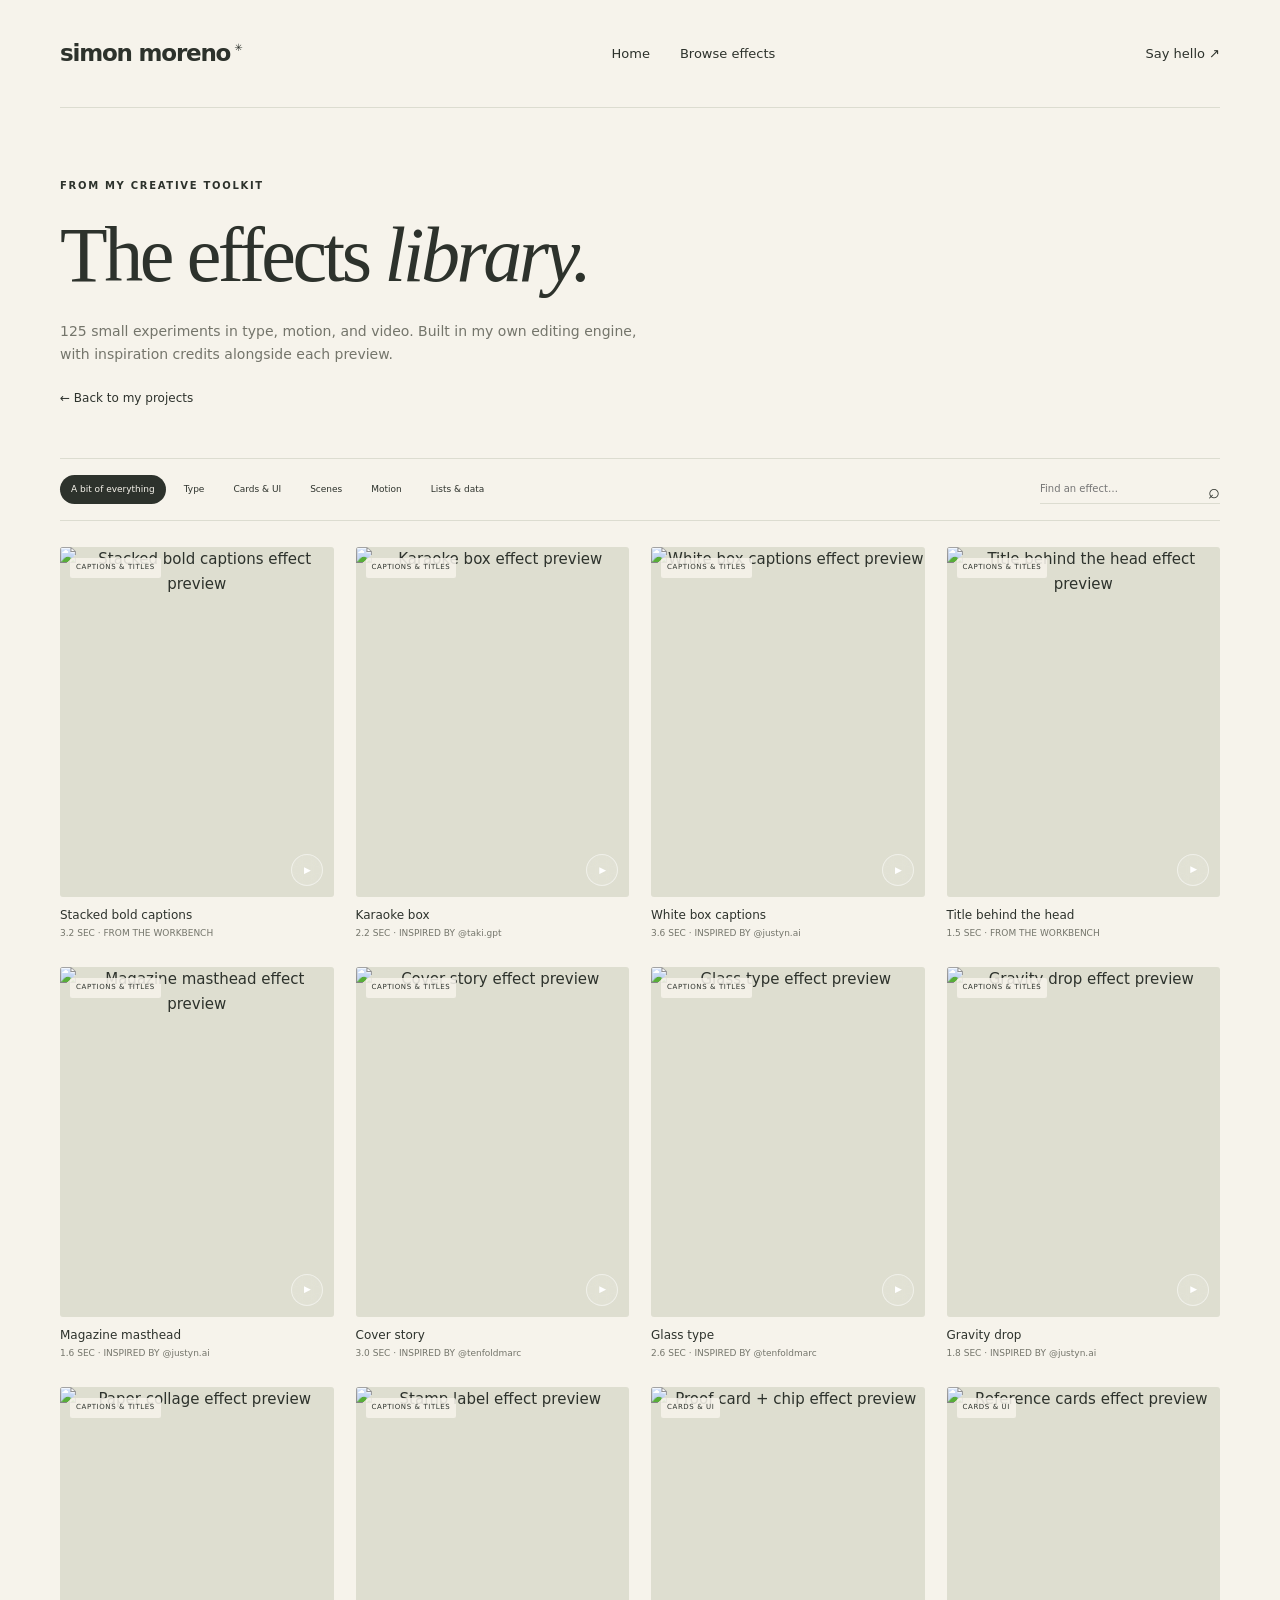
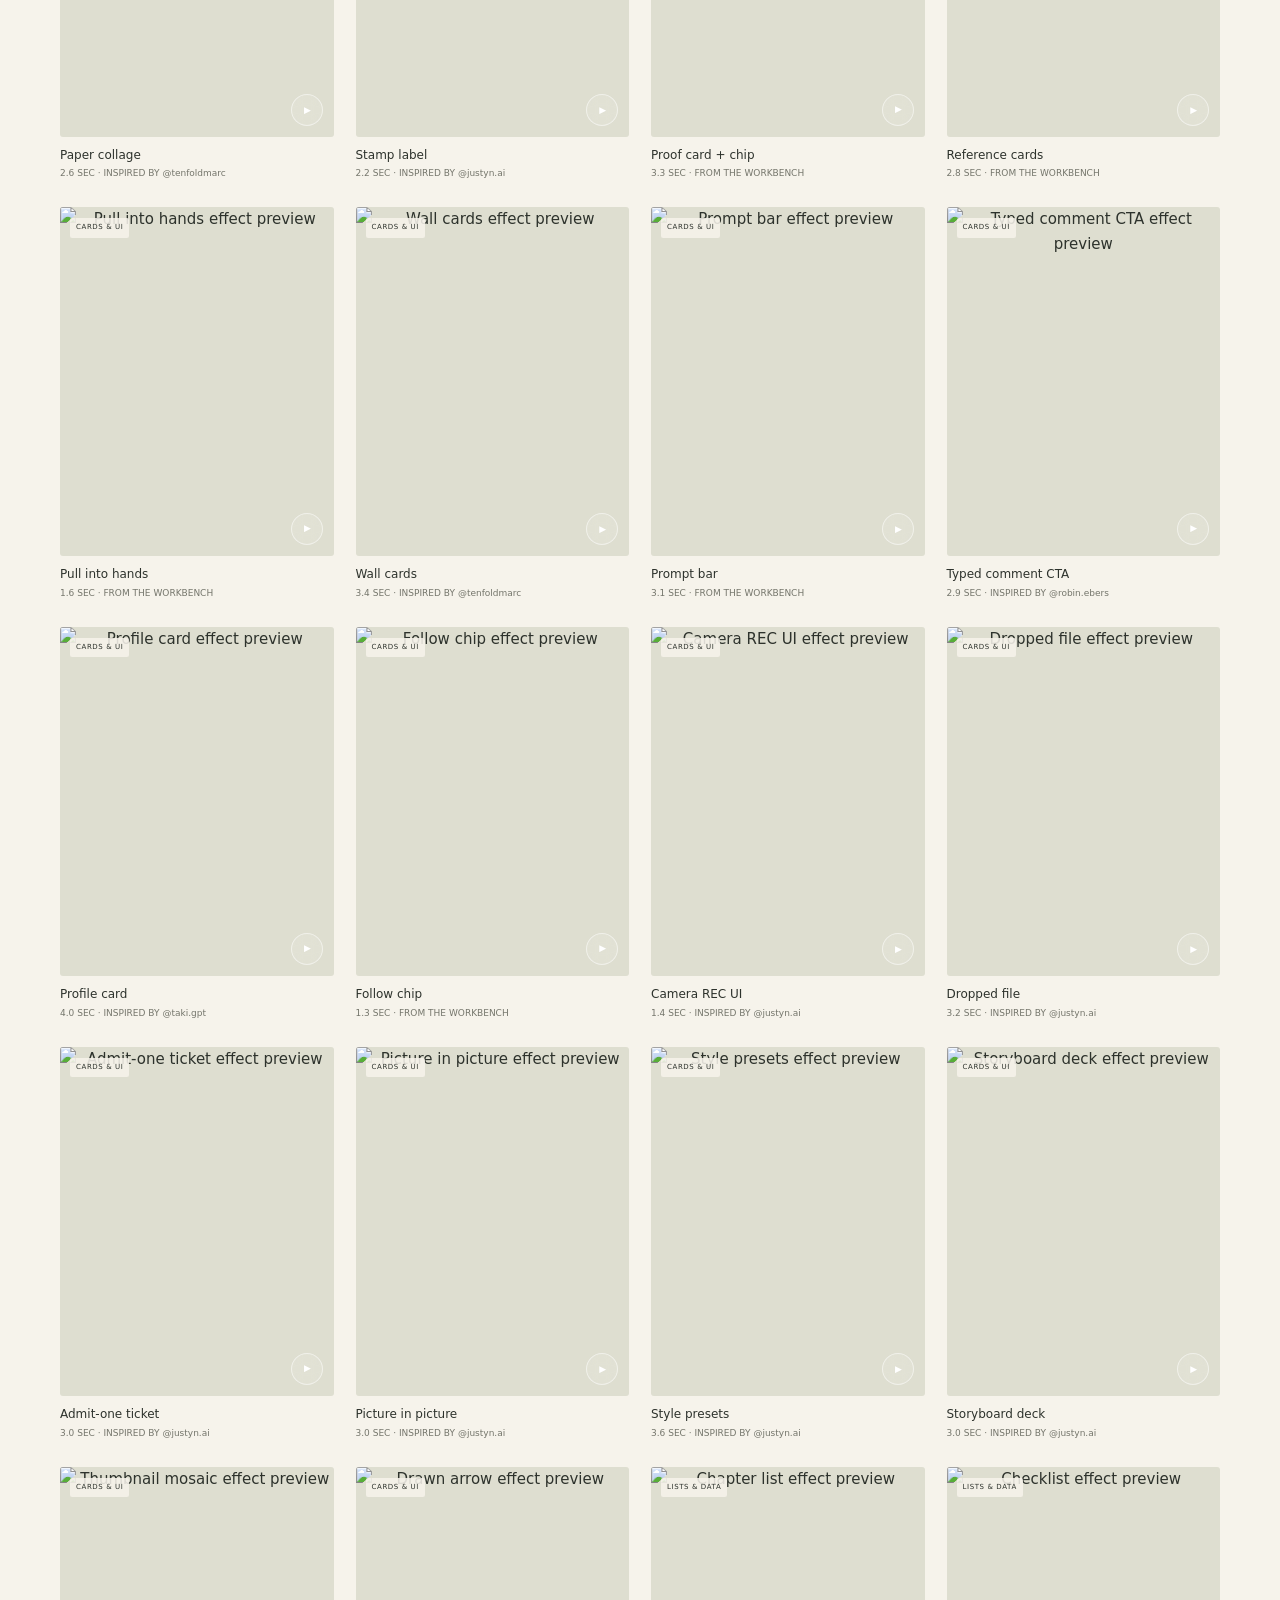
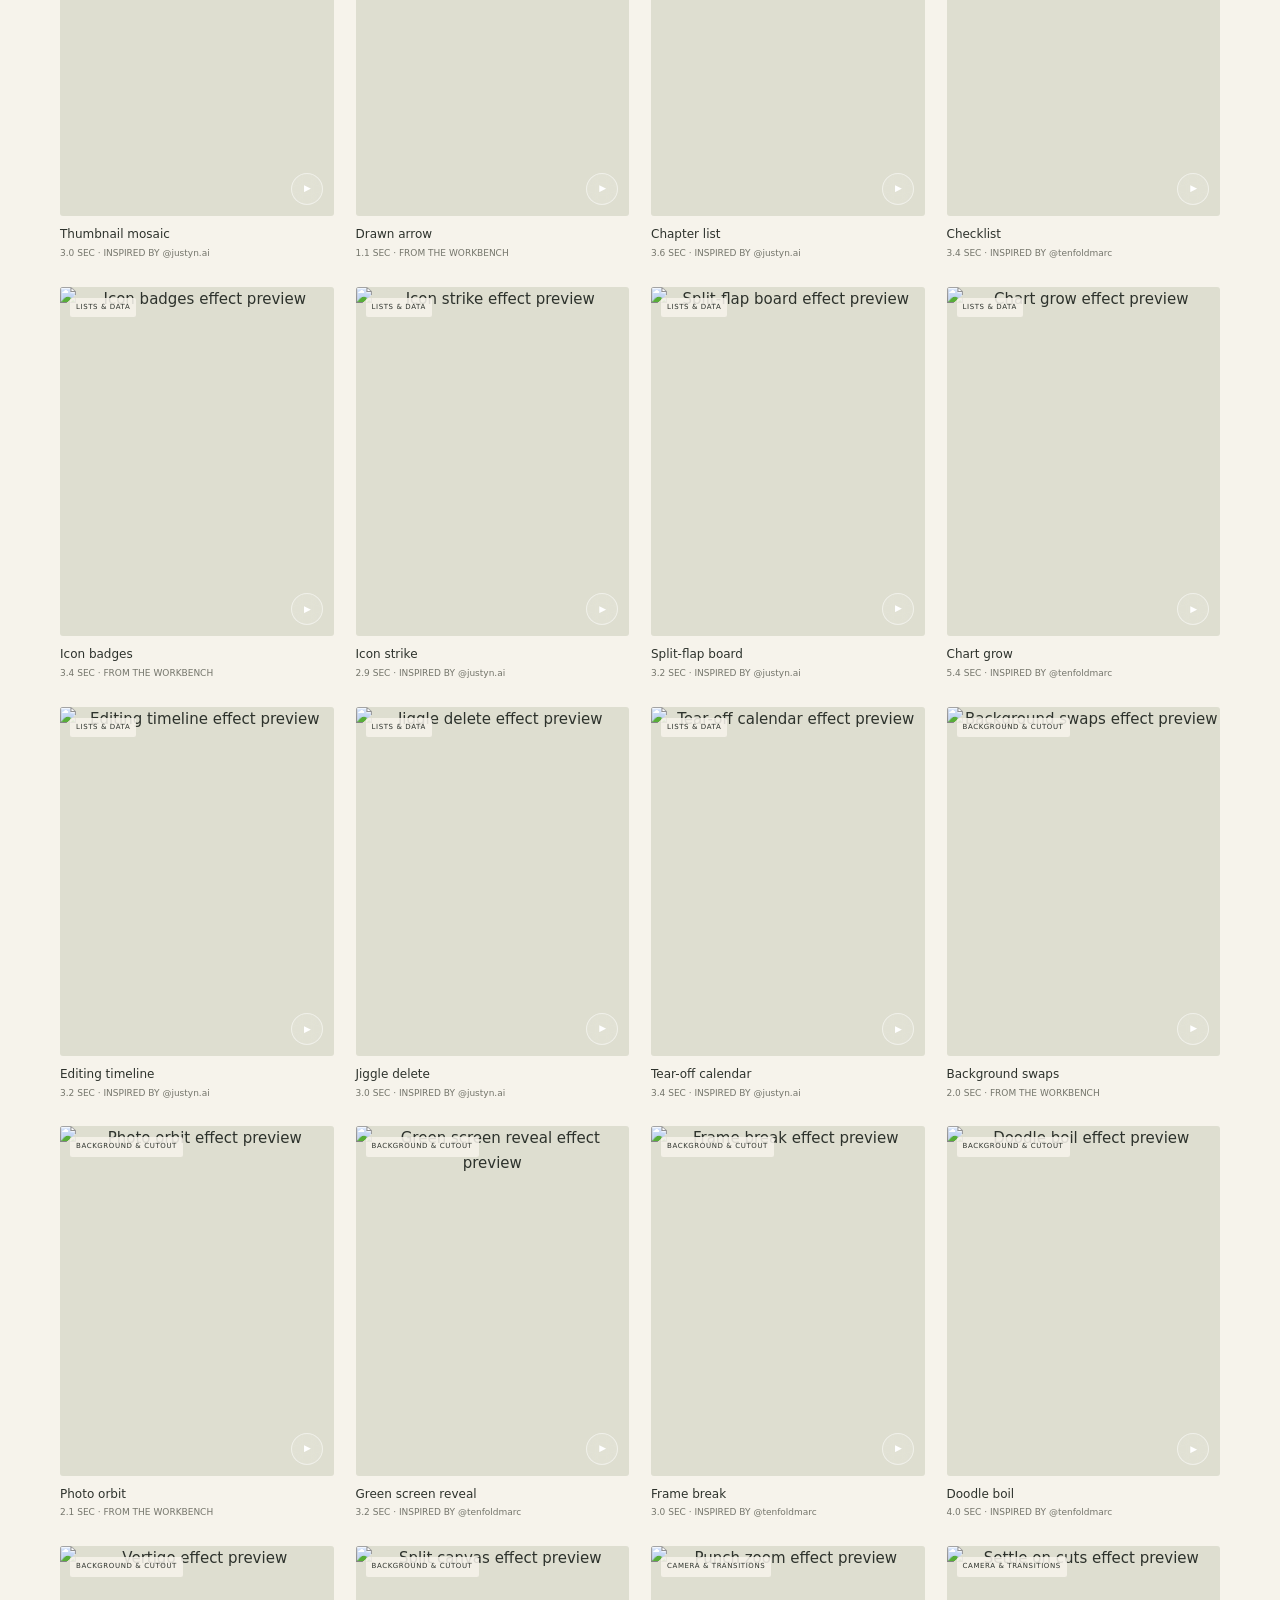
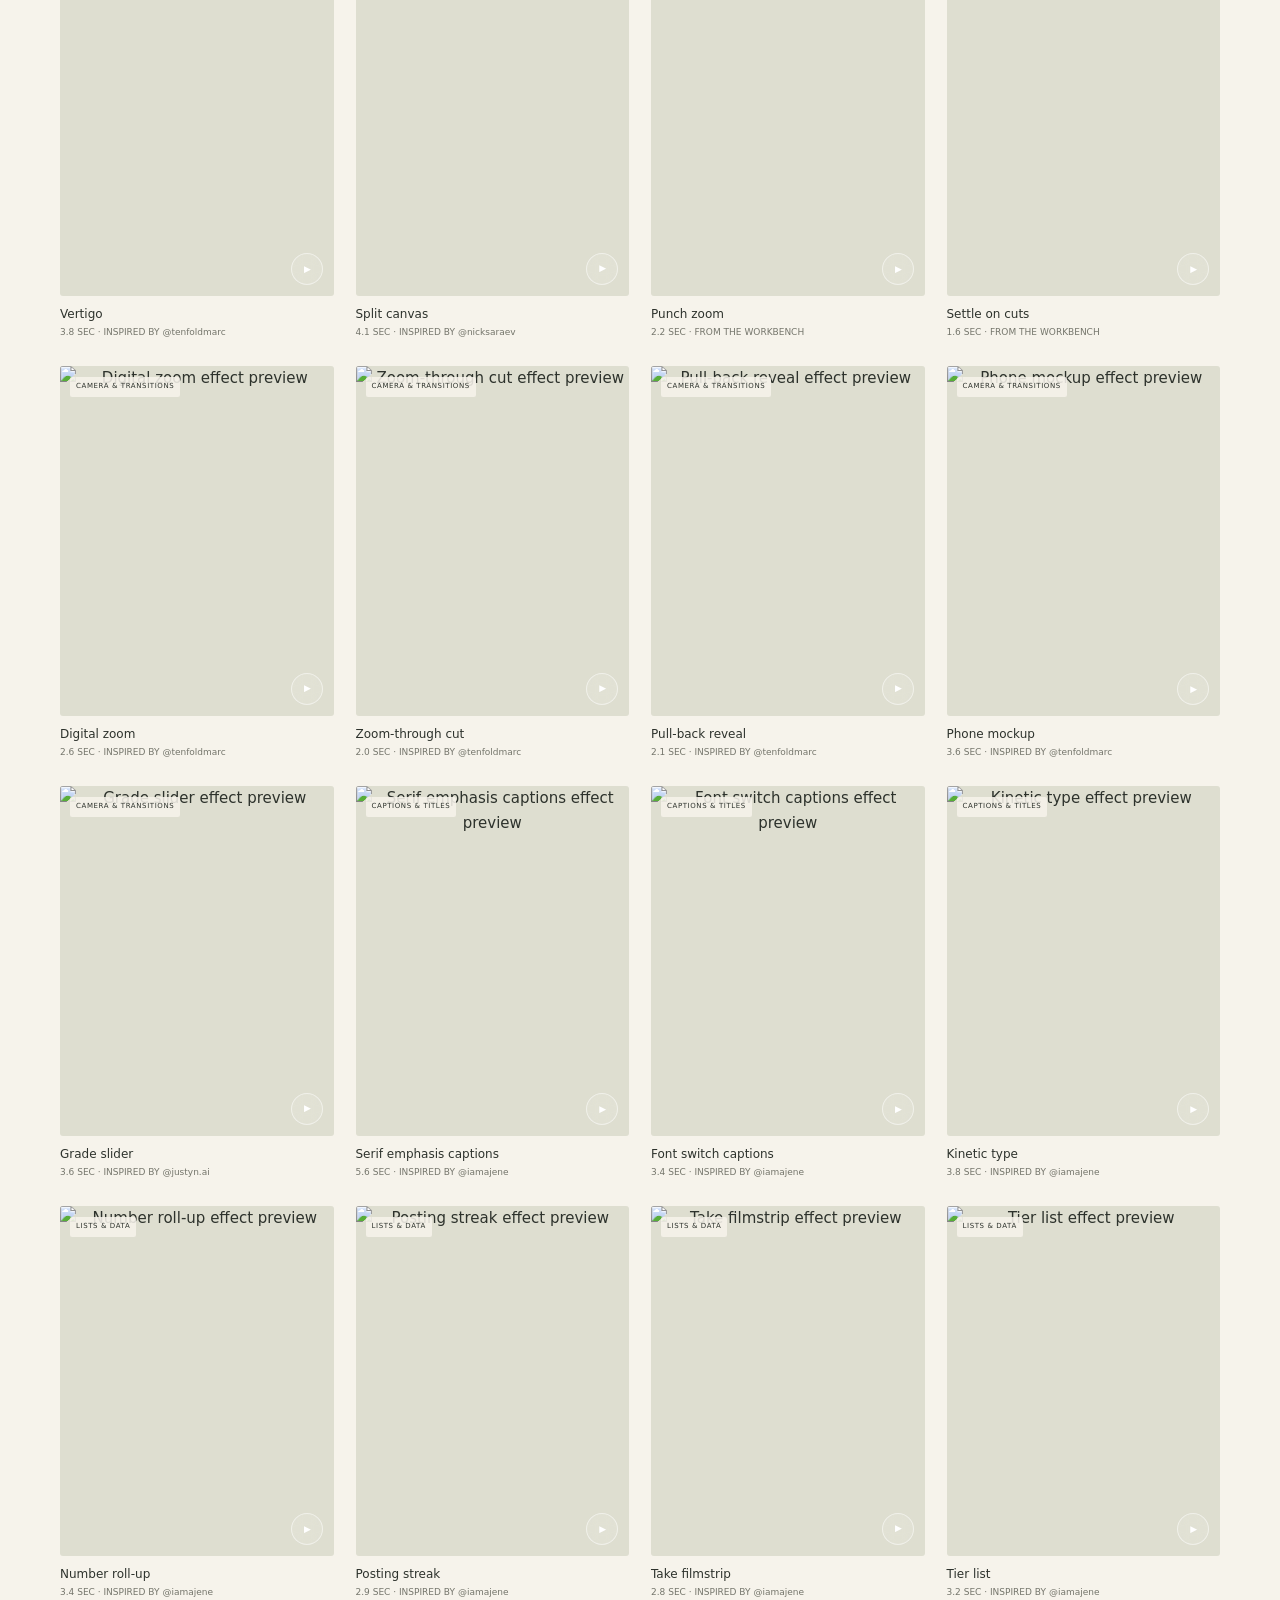
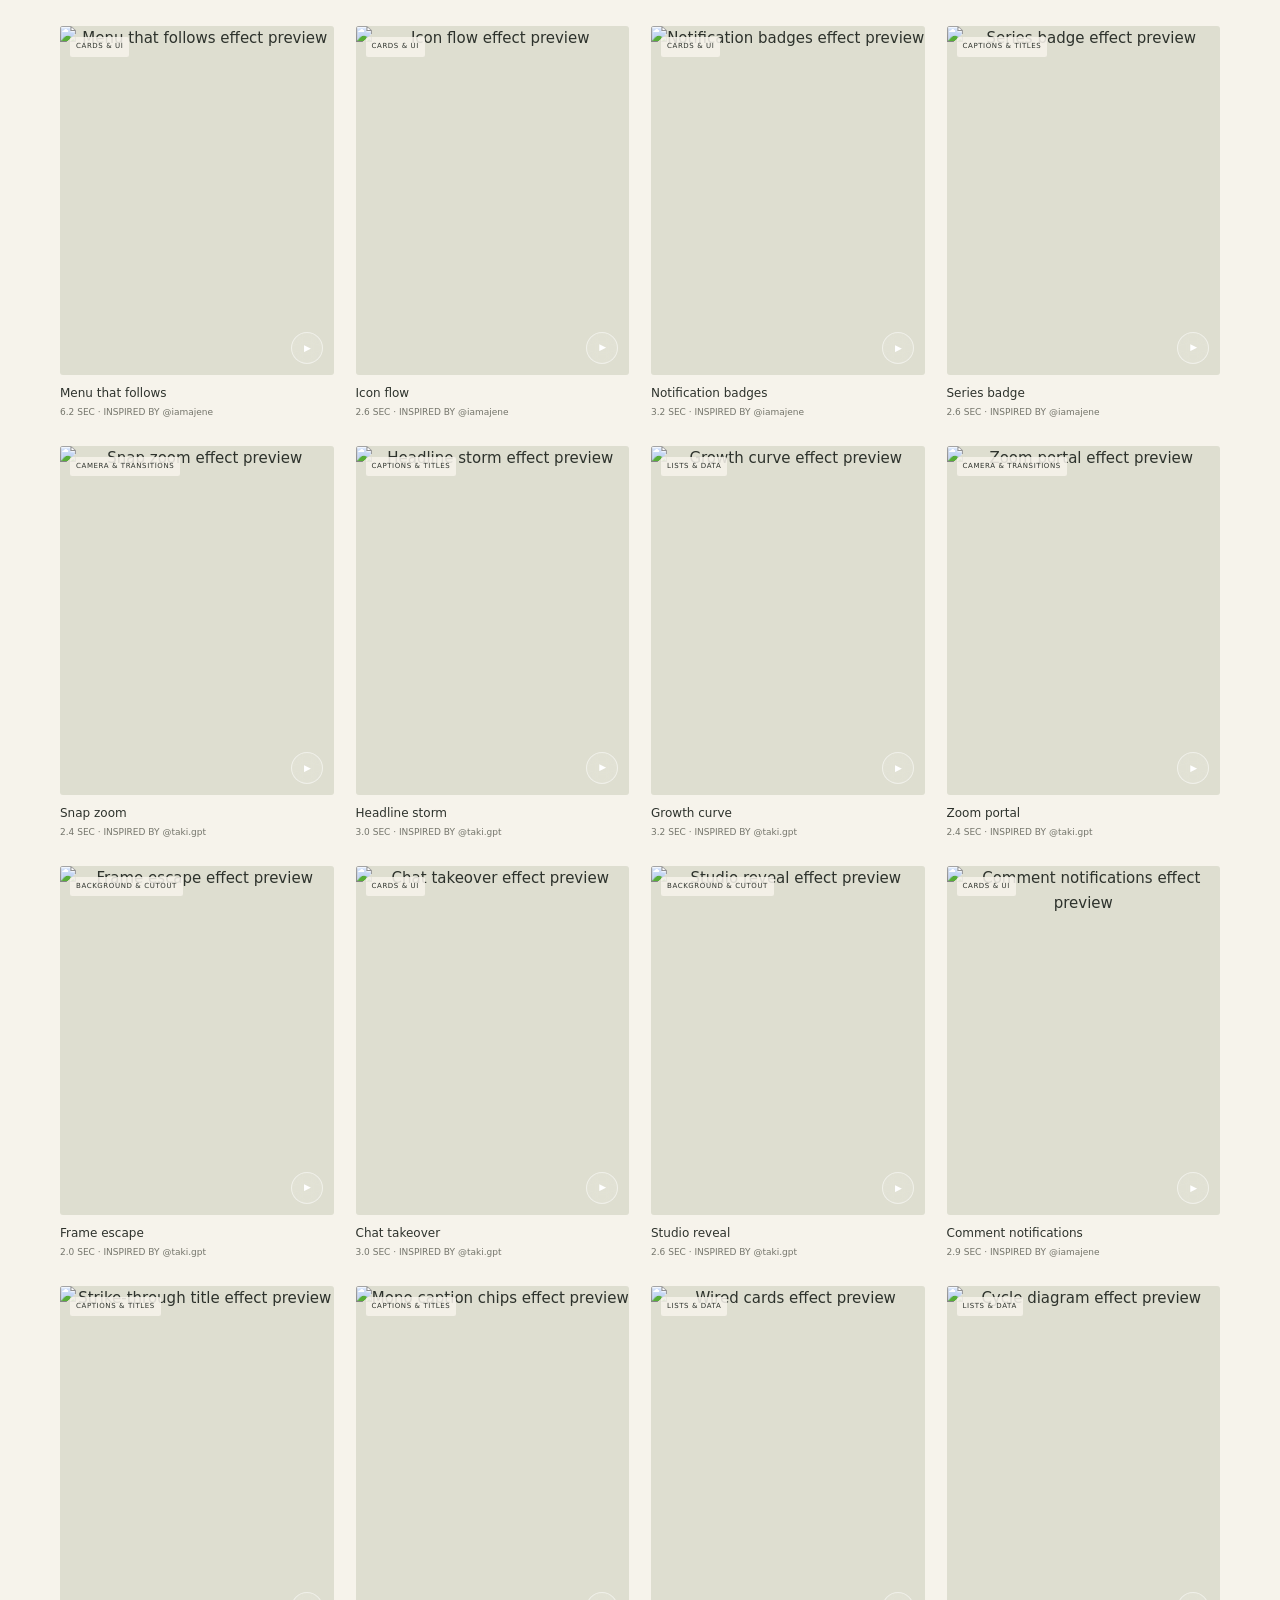
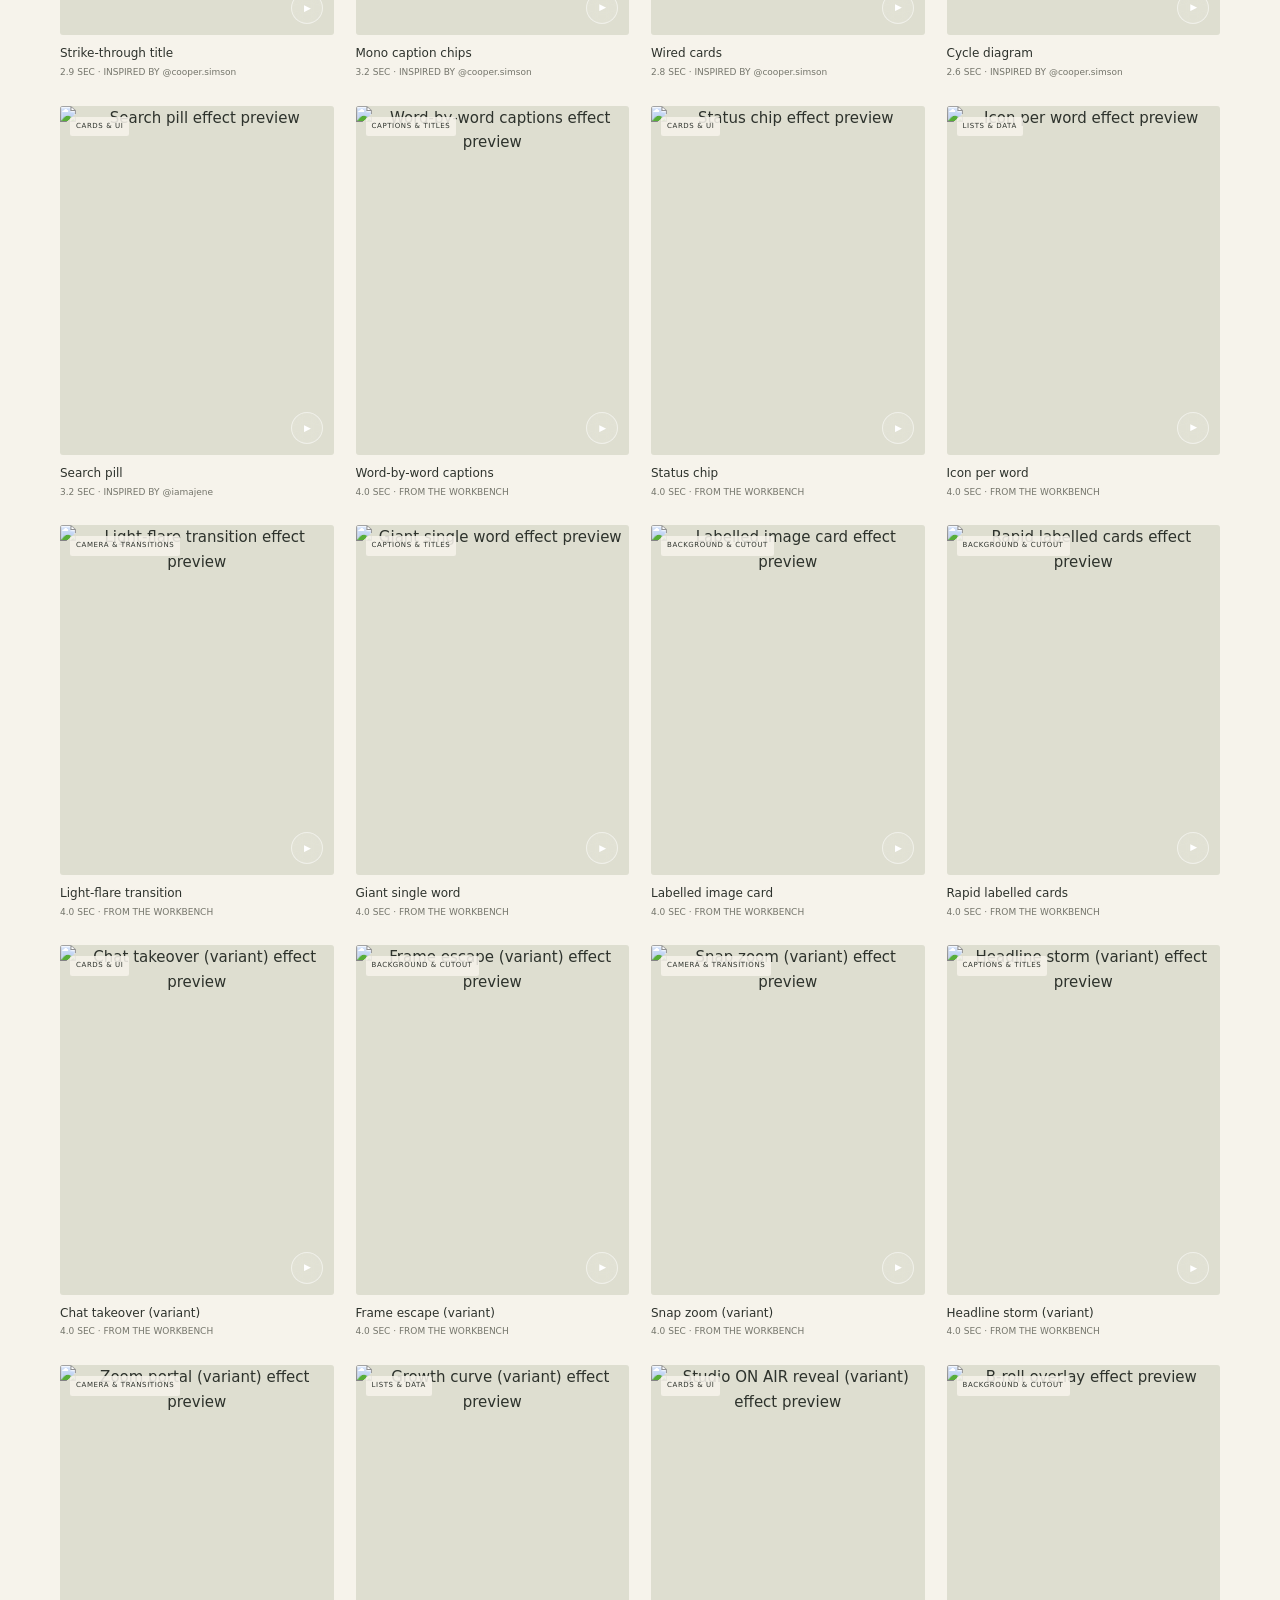
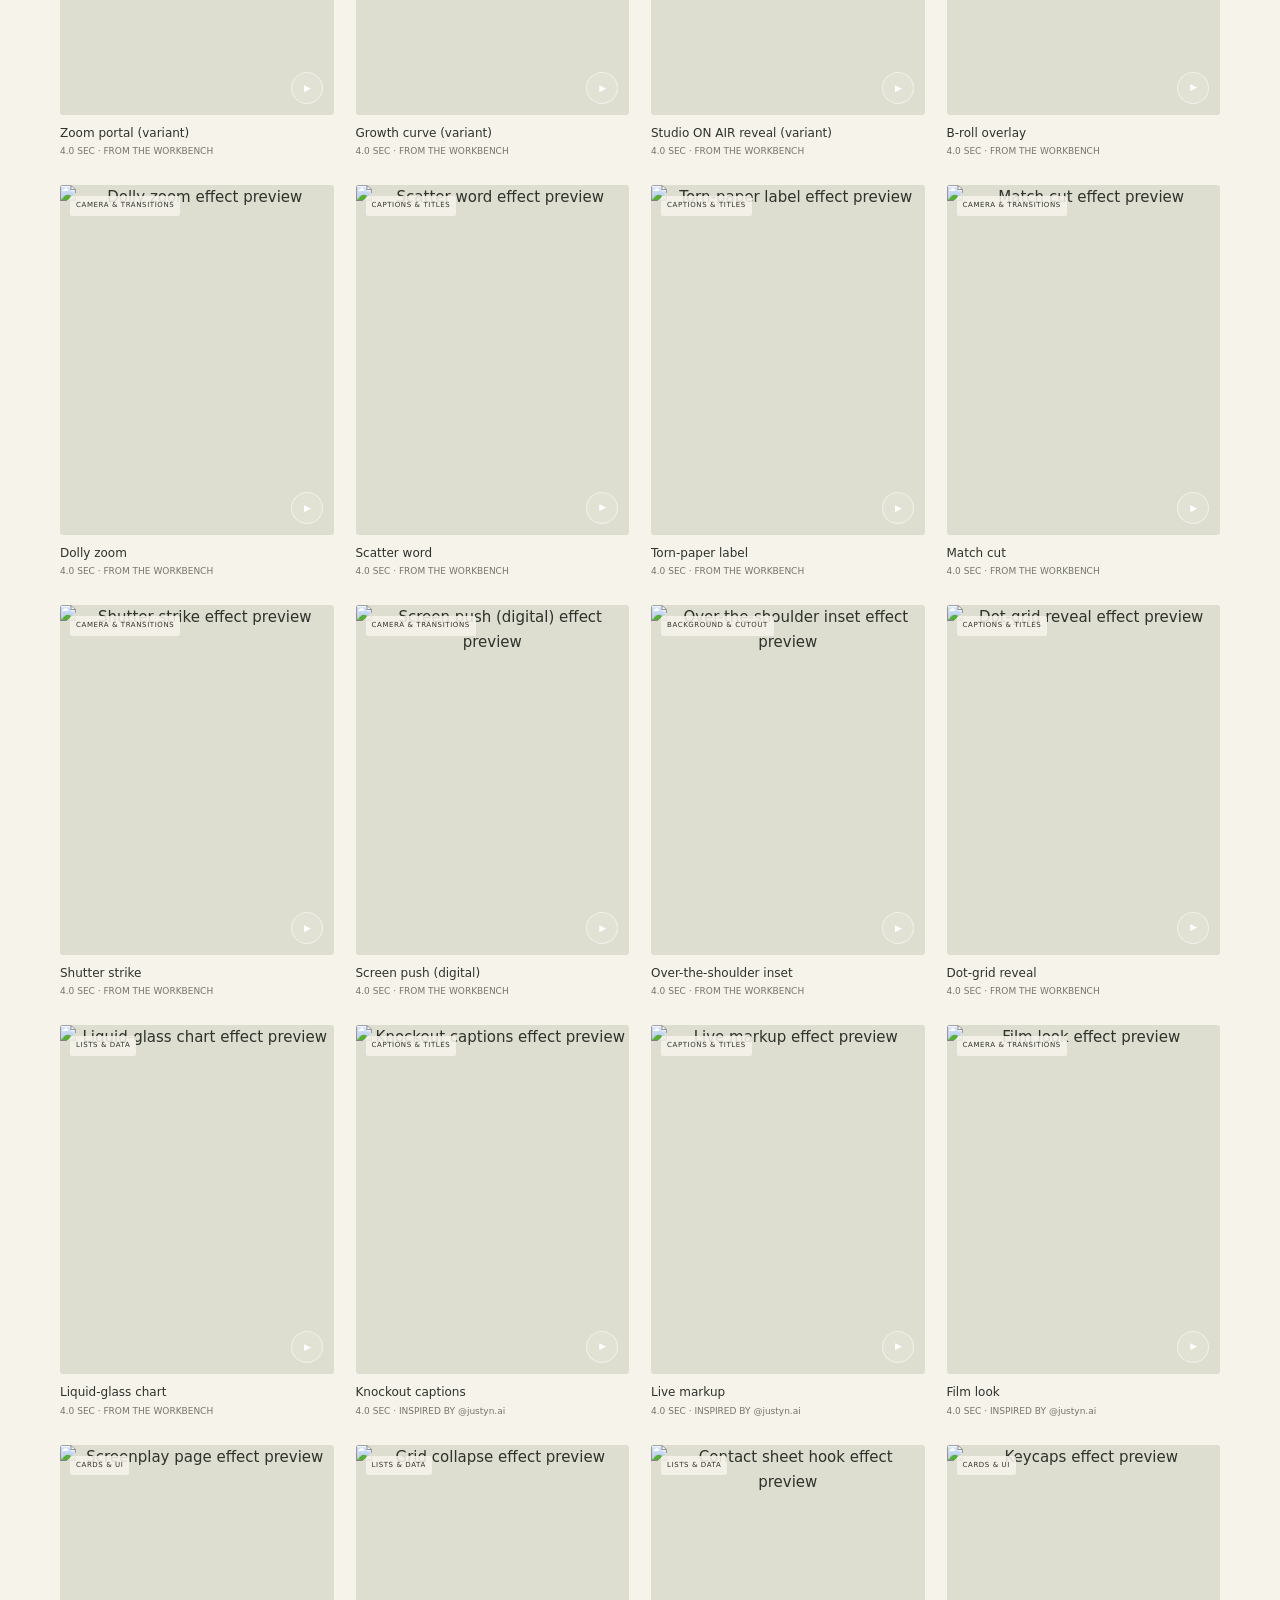
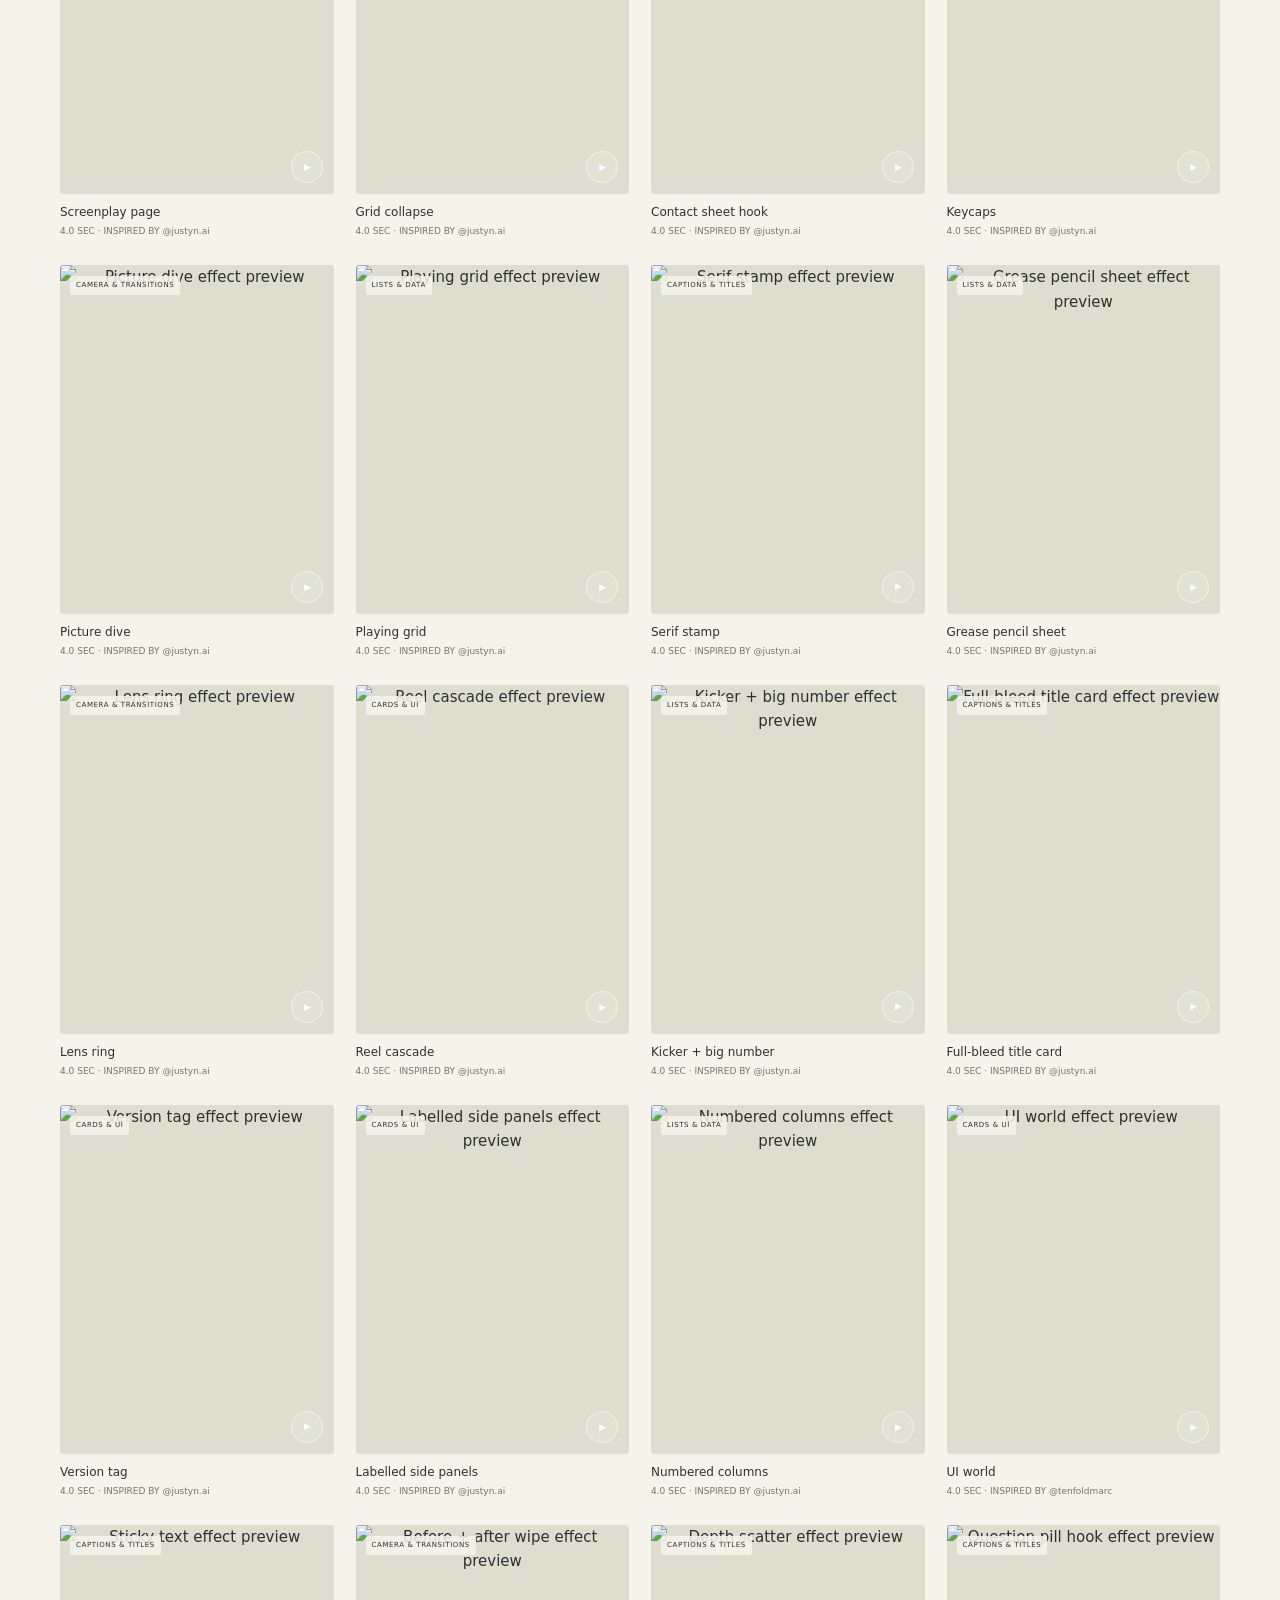
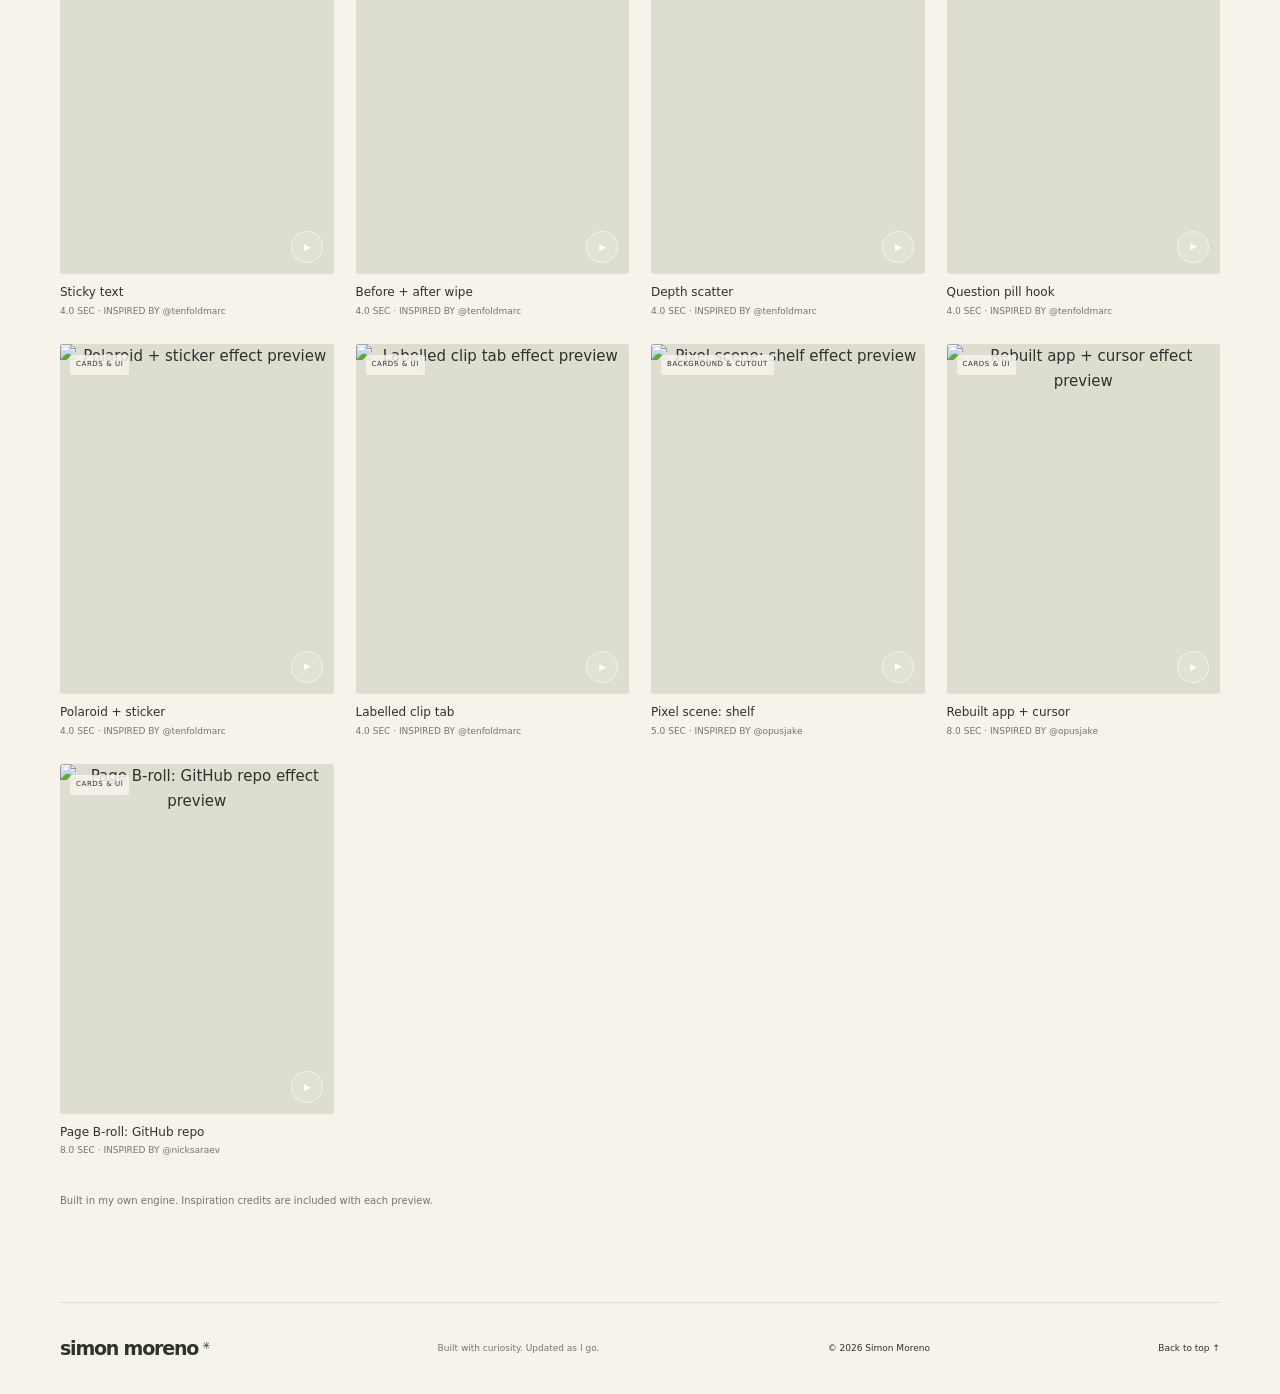
==== commit b7e809aa: "Play muted effect previews on hover" ====
--- a/effects/index.html
+++ b/effects/index.html
@@ -12,8 +12,8 @@
   <meta property="og:title" content="Effects library — Simon Moreno">
   <meta property="og:description" content="Projects, videos, and creative experiments from a software engineer building with AI and sharing what he learns.">
   <link rel="icon" href="data:image/svg+xml,%3Csvg xmlns='http://www.w3.org/2000/svg' viewBox='0 0 64 64'%3E%3Crect width='64' height='64' rx='16' fill='%23edcf6c'/%3E%3Ctext x='32' y='43' text-anchor='middle' font-family='Georgia' font-size='38' fill='%232c3029'%3Es.%3C/text%3E%3C/svg%3E">
-  <link rel="stylesheet" href="/style.css">
-  <script src="/app.js" defer></script>
+  <link rel="stylesheet" href="/style.css?v=9740dcf10134">
+  <script src="/app.js?v=ad5201aeb699" defer></script>
 </head>
 <body data-library="all">
   <a class="skip" href="#main">Skip to content</a>
--- a/style.css
+++ b/style.css
@@ -11,6 +11,8 @@
 .effect-preview-wall{display:grid;grid-template-columns:repeat(3,1fr);gap:8px;padding:10px;background:#f9f7ed;border:1px solid #d5d7ca;border-radius:0 0 4px 4px}
 .effect-preview-wall button{position:relative;padding:0;background:#e8e7da;overflow:hidden;border-radius:2px;aspect-ratio:9/12}
 .effect-preview-wall img{width:100%;height:100%;object-fit:cover}.effect-preview-wall button>span{position:absolute;bottom:0;left:0;right:0;font-size:6px;padding:9px 4px 5px;background:linear-gradient(transparent,#111b12ce);color:white}
+.effect-card .hover-preview{position:absolute;inset:0;width:100%;height:100%;object-fit:cover;opacity:0;pointer-events:none;z-index:1;transition:opacity .15s}
+.effect-card .effect-category,.effect-card .play-circle{z-index:2}.effect-card .is-previewing .hover-preview{opacity:1}.effect-card .is-previewing .play-circle{opacity:0}
 .editor-diagram{background:#e4e7dc}.about-monogram{aspect-ratio:1;border:1px solid #a9b294;border-radius:50%;display:flex;align-items:center;justify-content:center;flex-direction:column;max-width:300px;color:#788560;background:#e0e5d5}
 .about-monogram>span{font-family:Georgia,serif;font-size:110px;line-height:1.2;letter-spacing:-9px}.about-monogram>small{font-size:8px;letter-spacing:2px;margin-top:8px}.inline-link{text-decoration:underline;text-underline-offset:3px}
 .library-intro{padding-top:70px;padding-bottom:10px}.library-intro h1{font-size:78px;margin-top:20px}.library-intro>p:not(.eyebrow){max-width:600px;font-size:14px;margin-top:25px}.library-intro>.text-link{margin-top:22px}.library-page .lab{padding-top:60px}
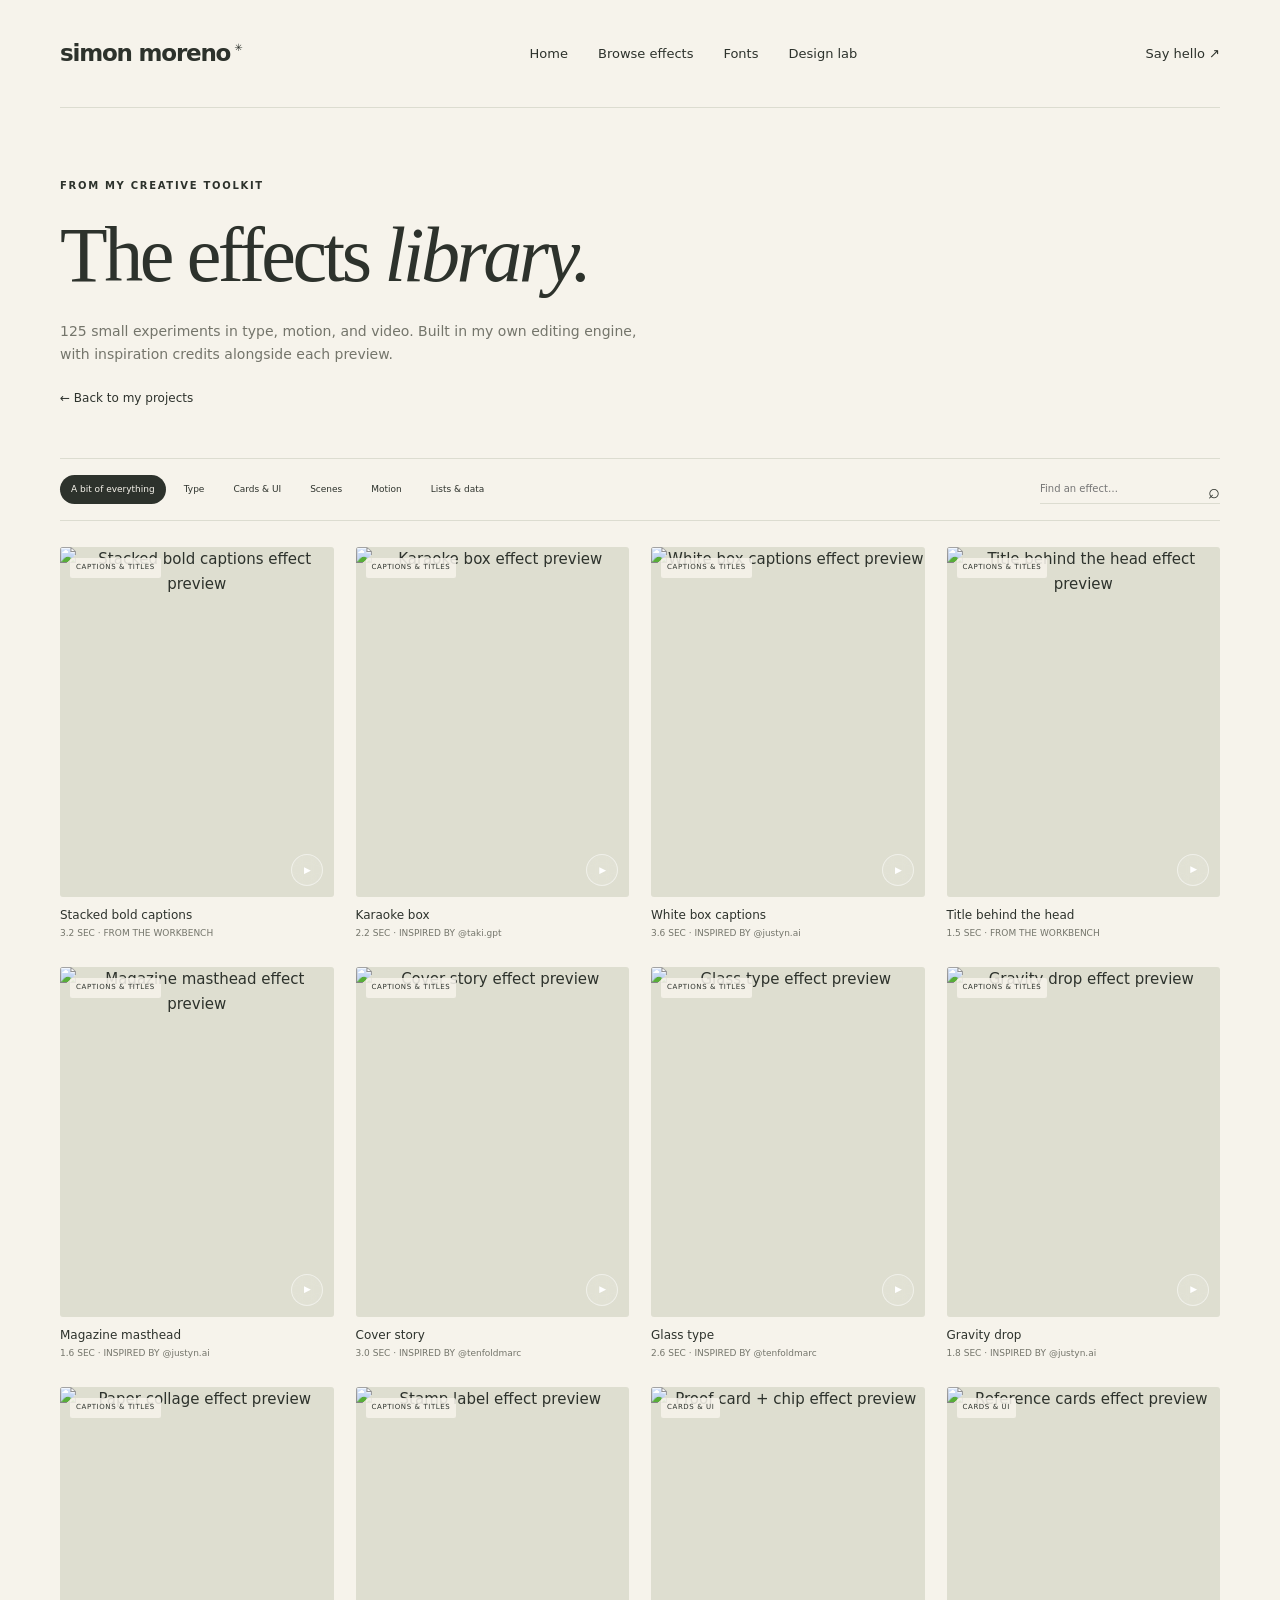
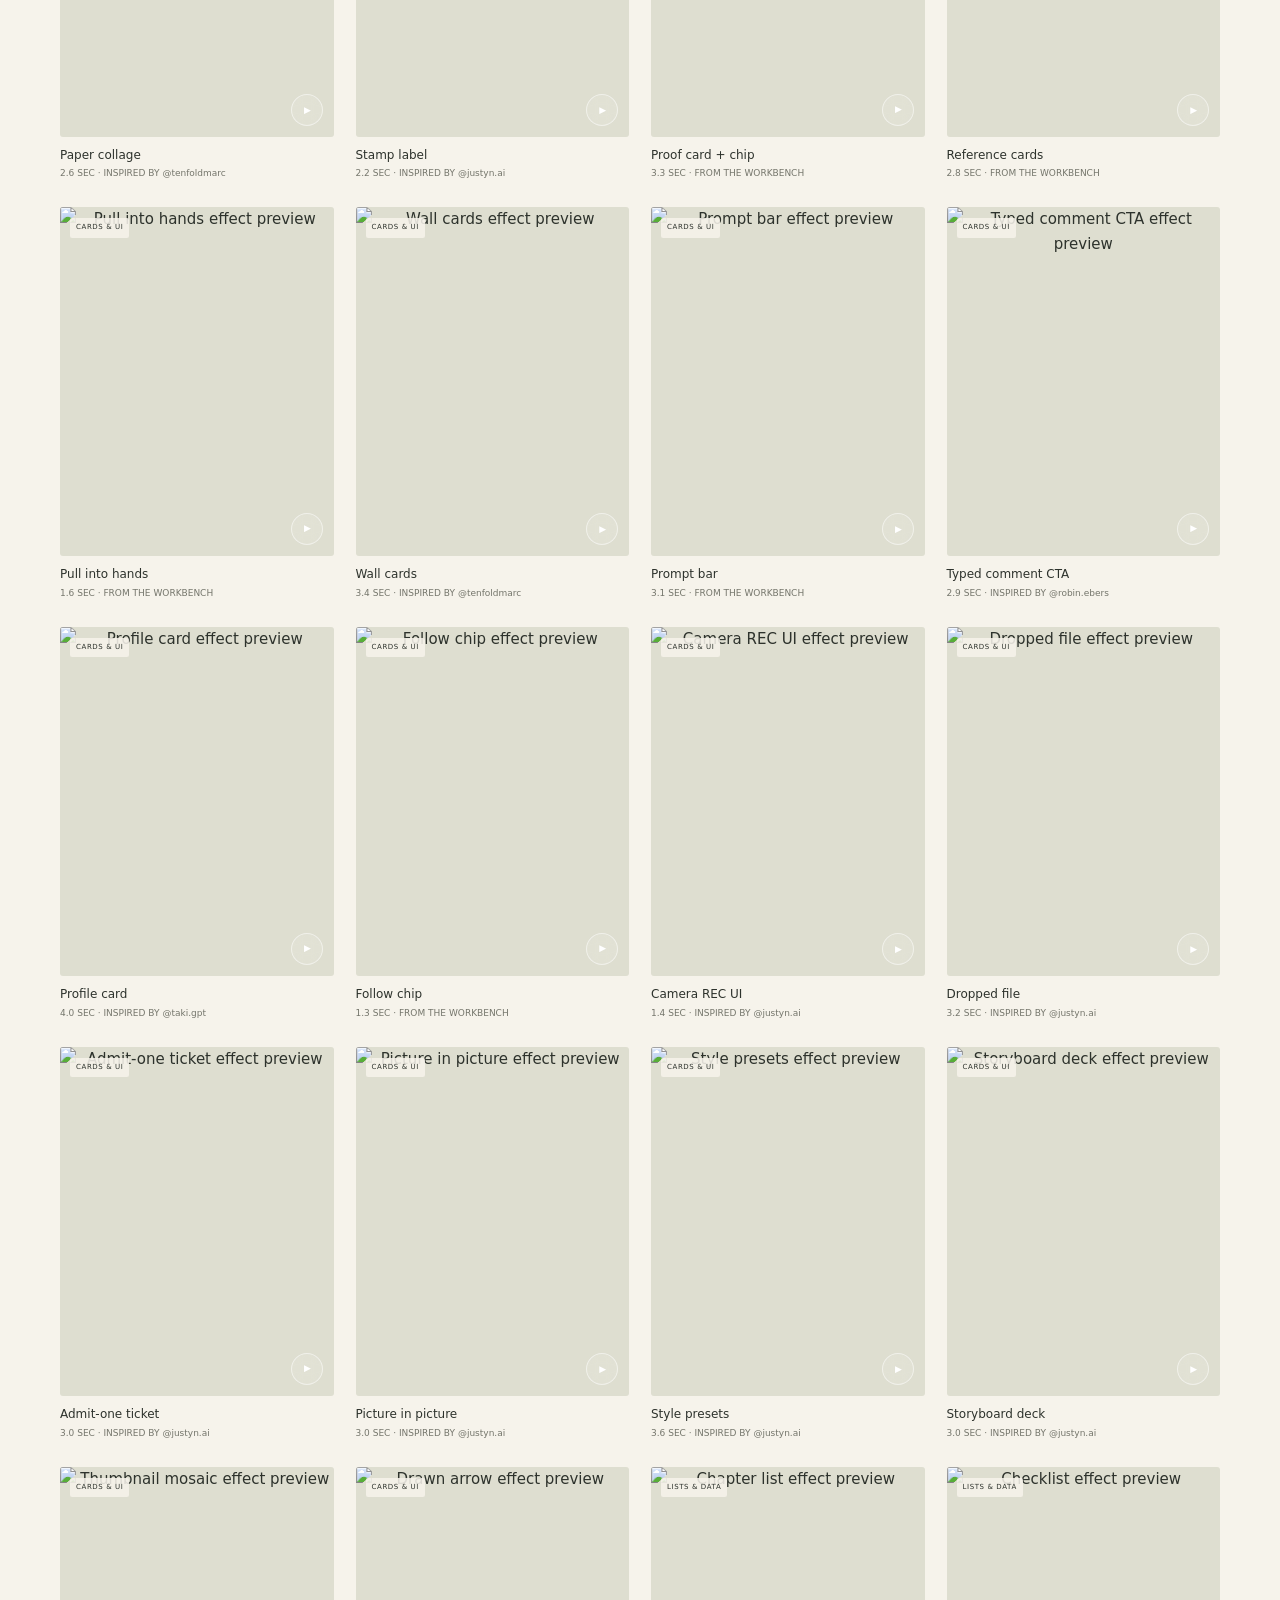
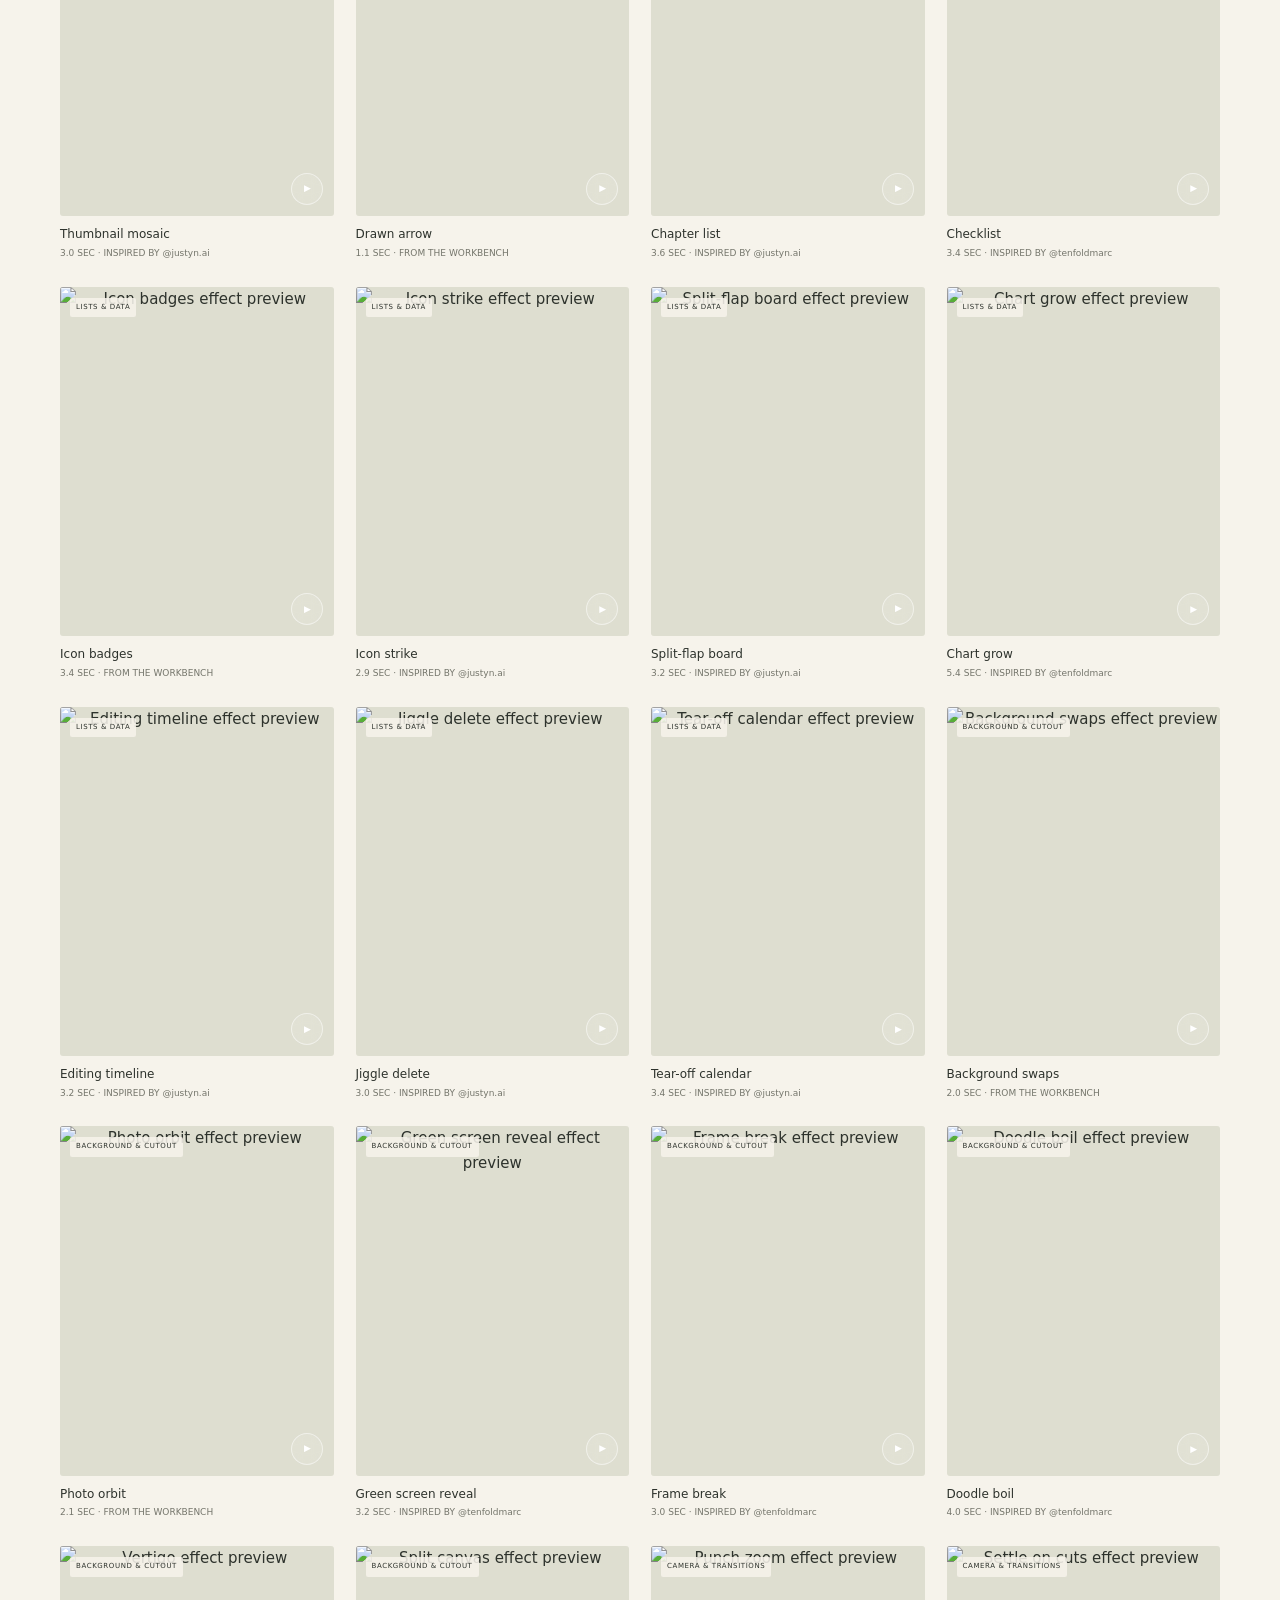
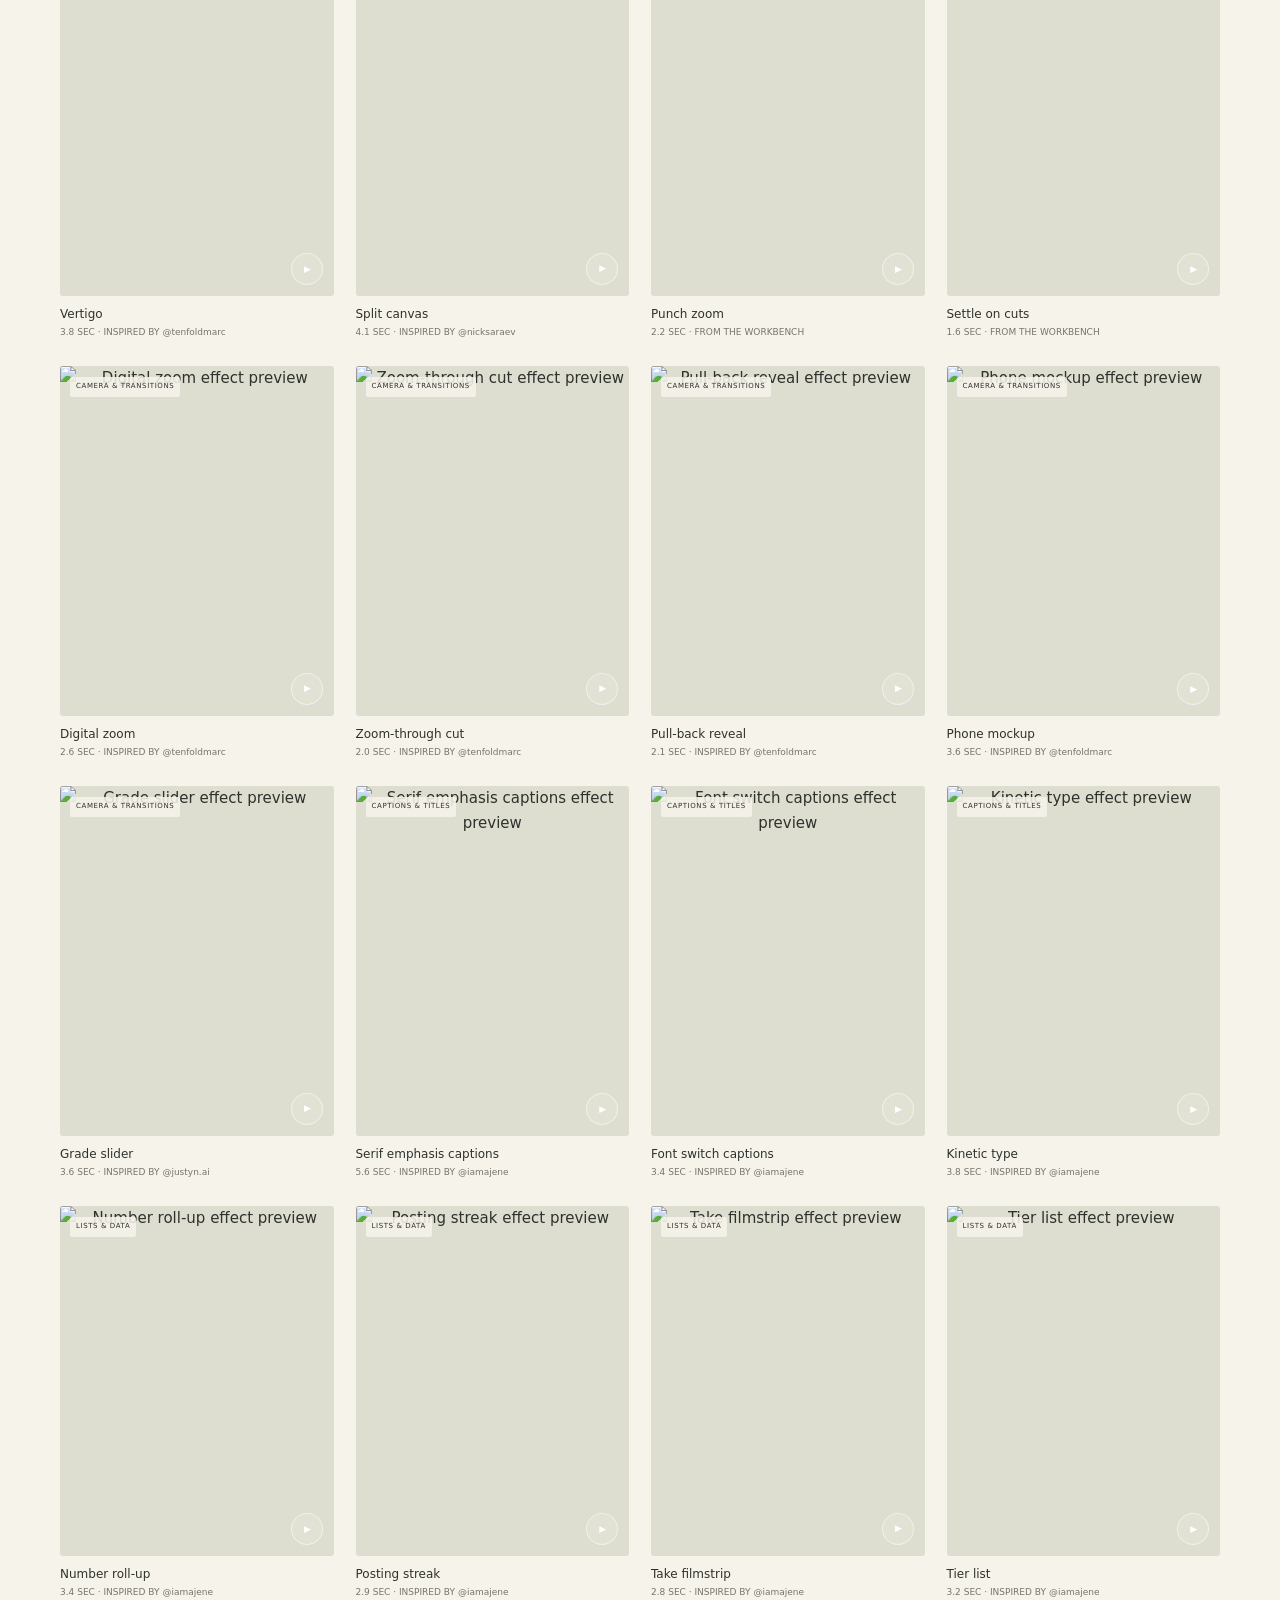
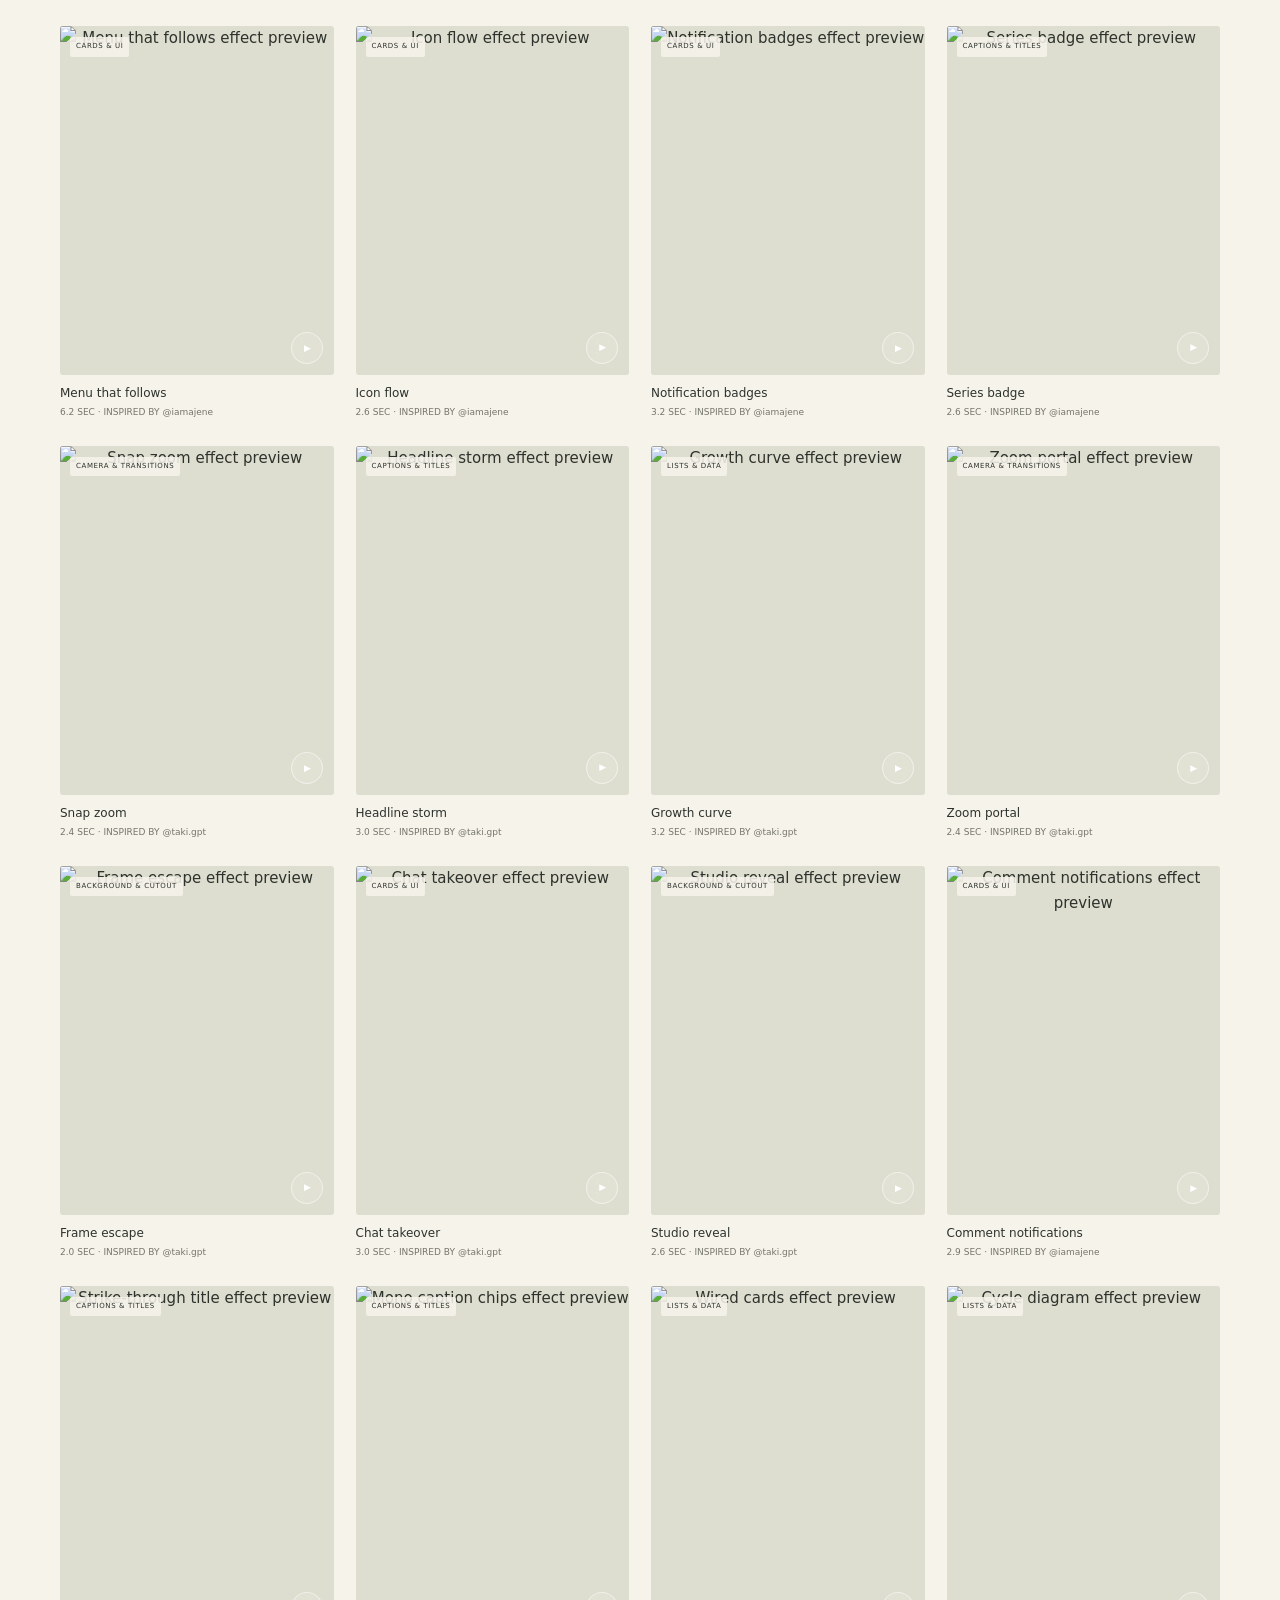
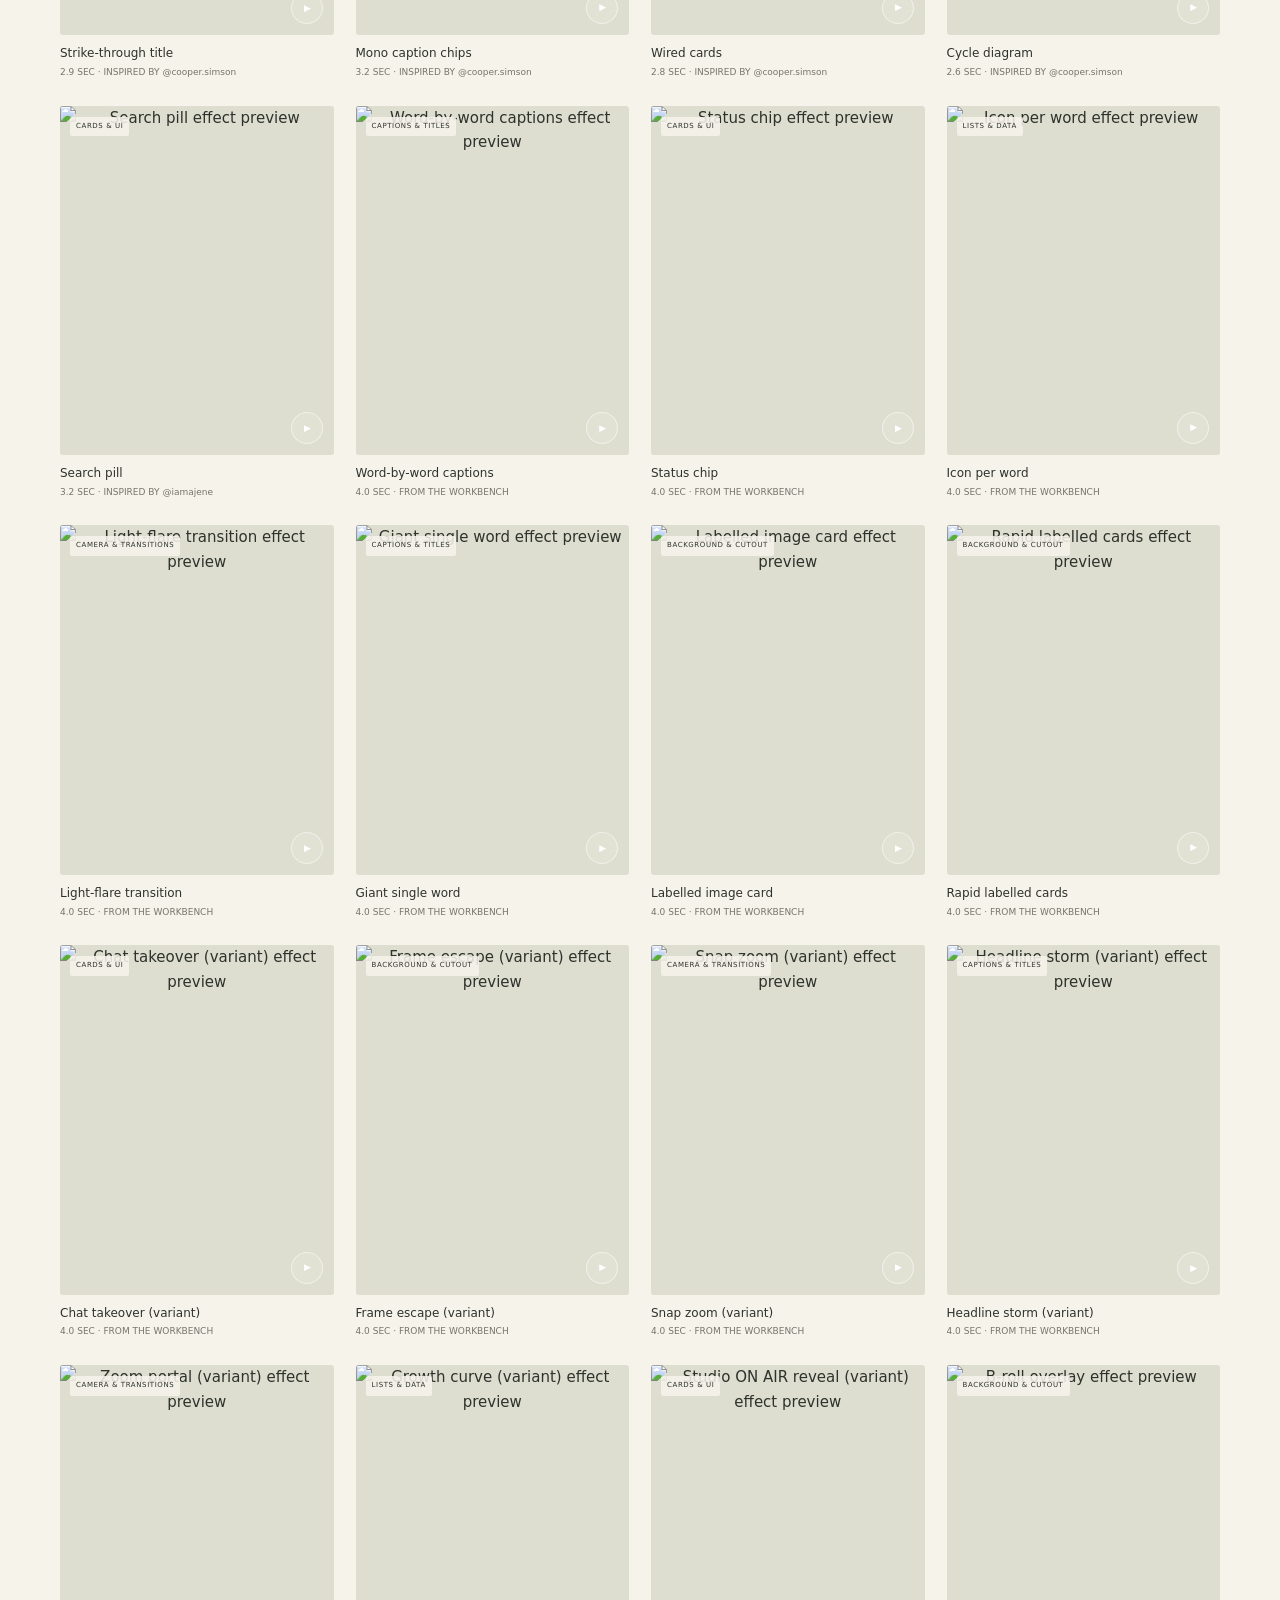
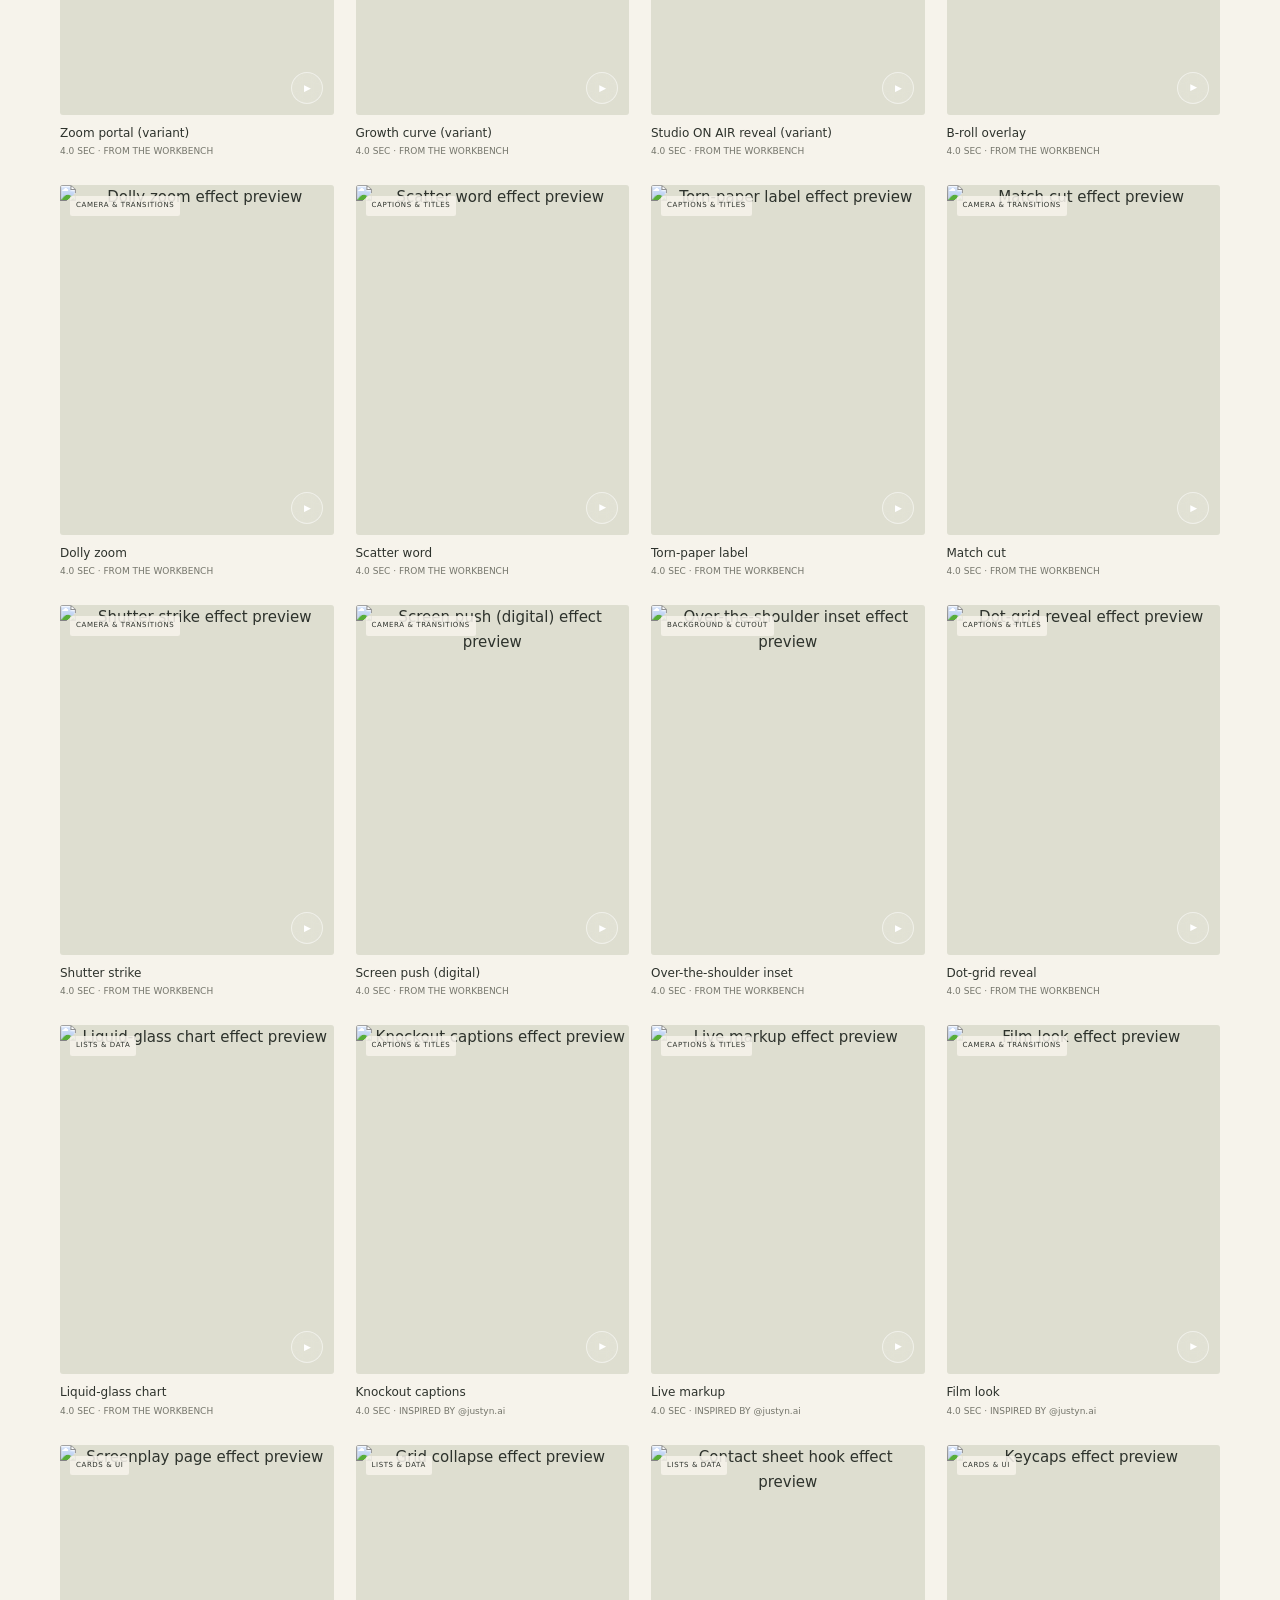
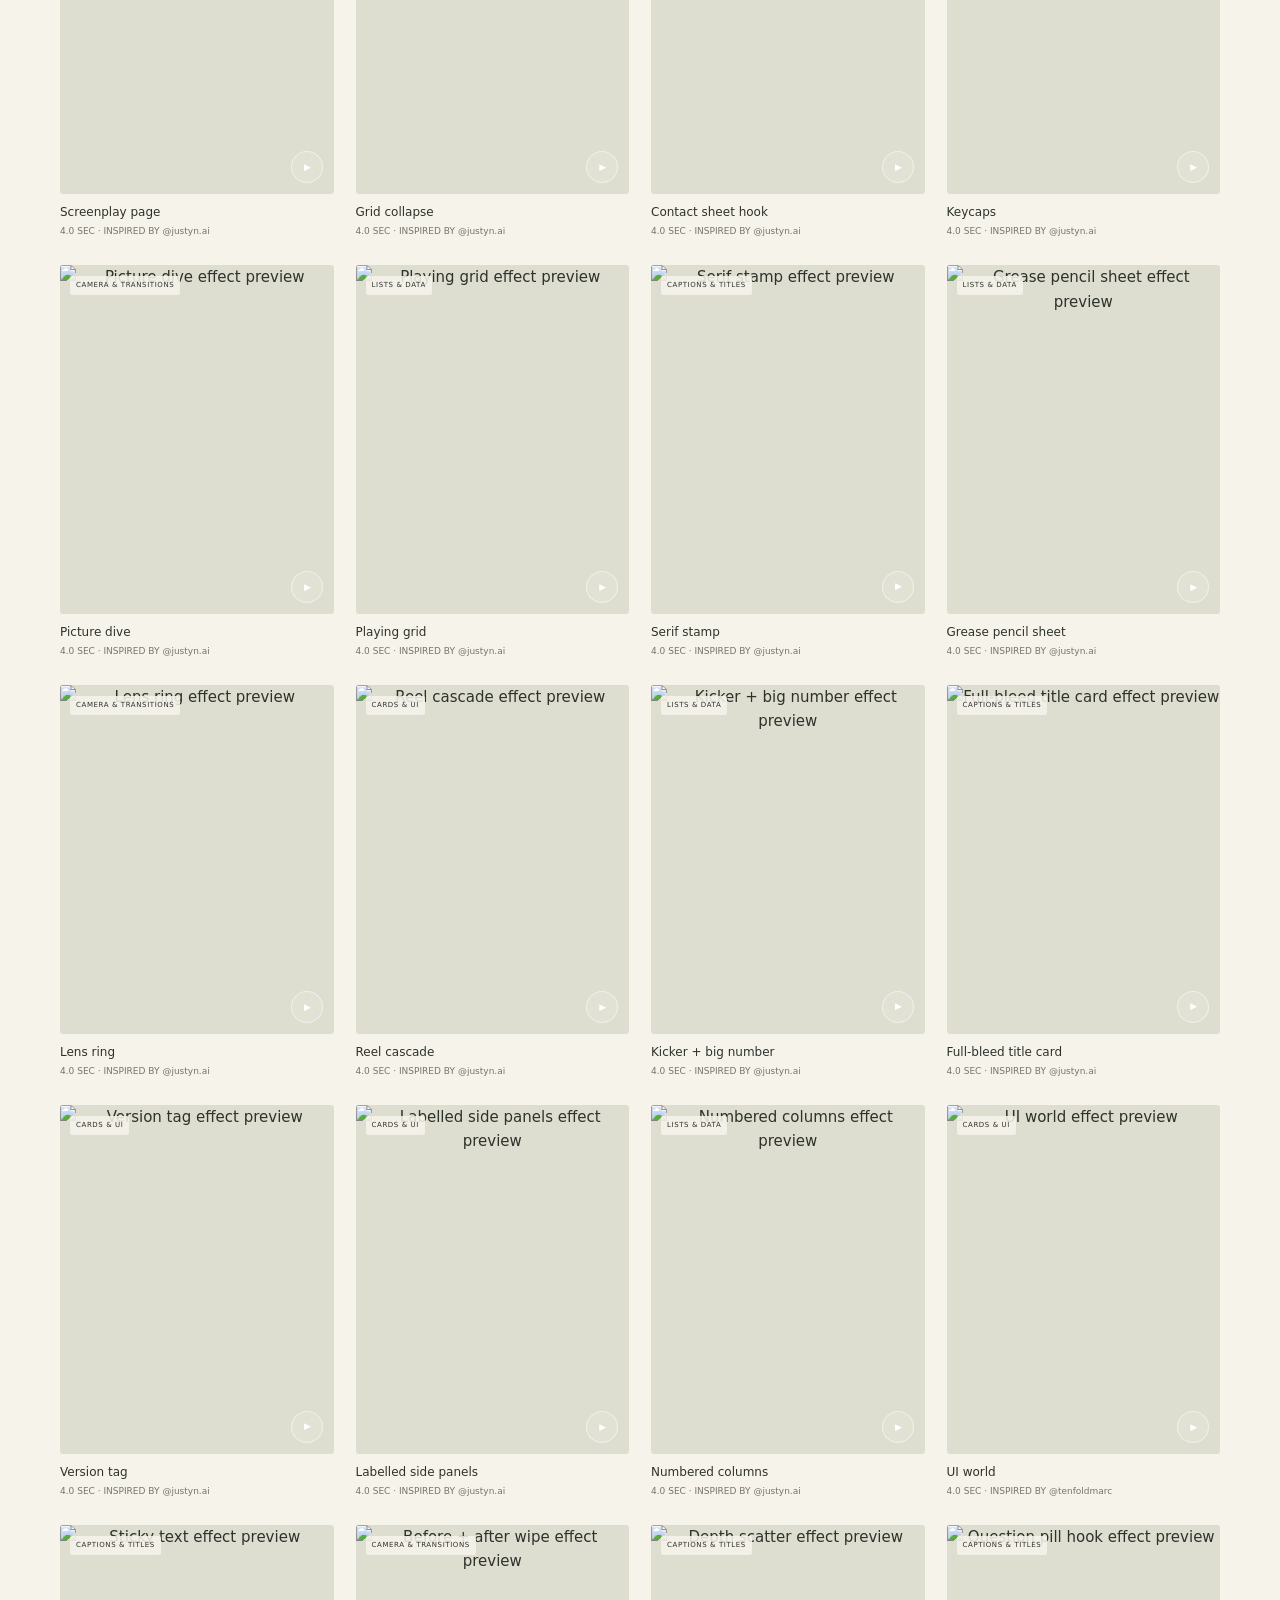
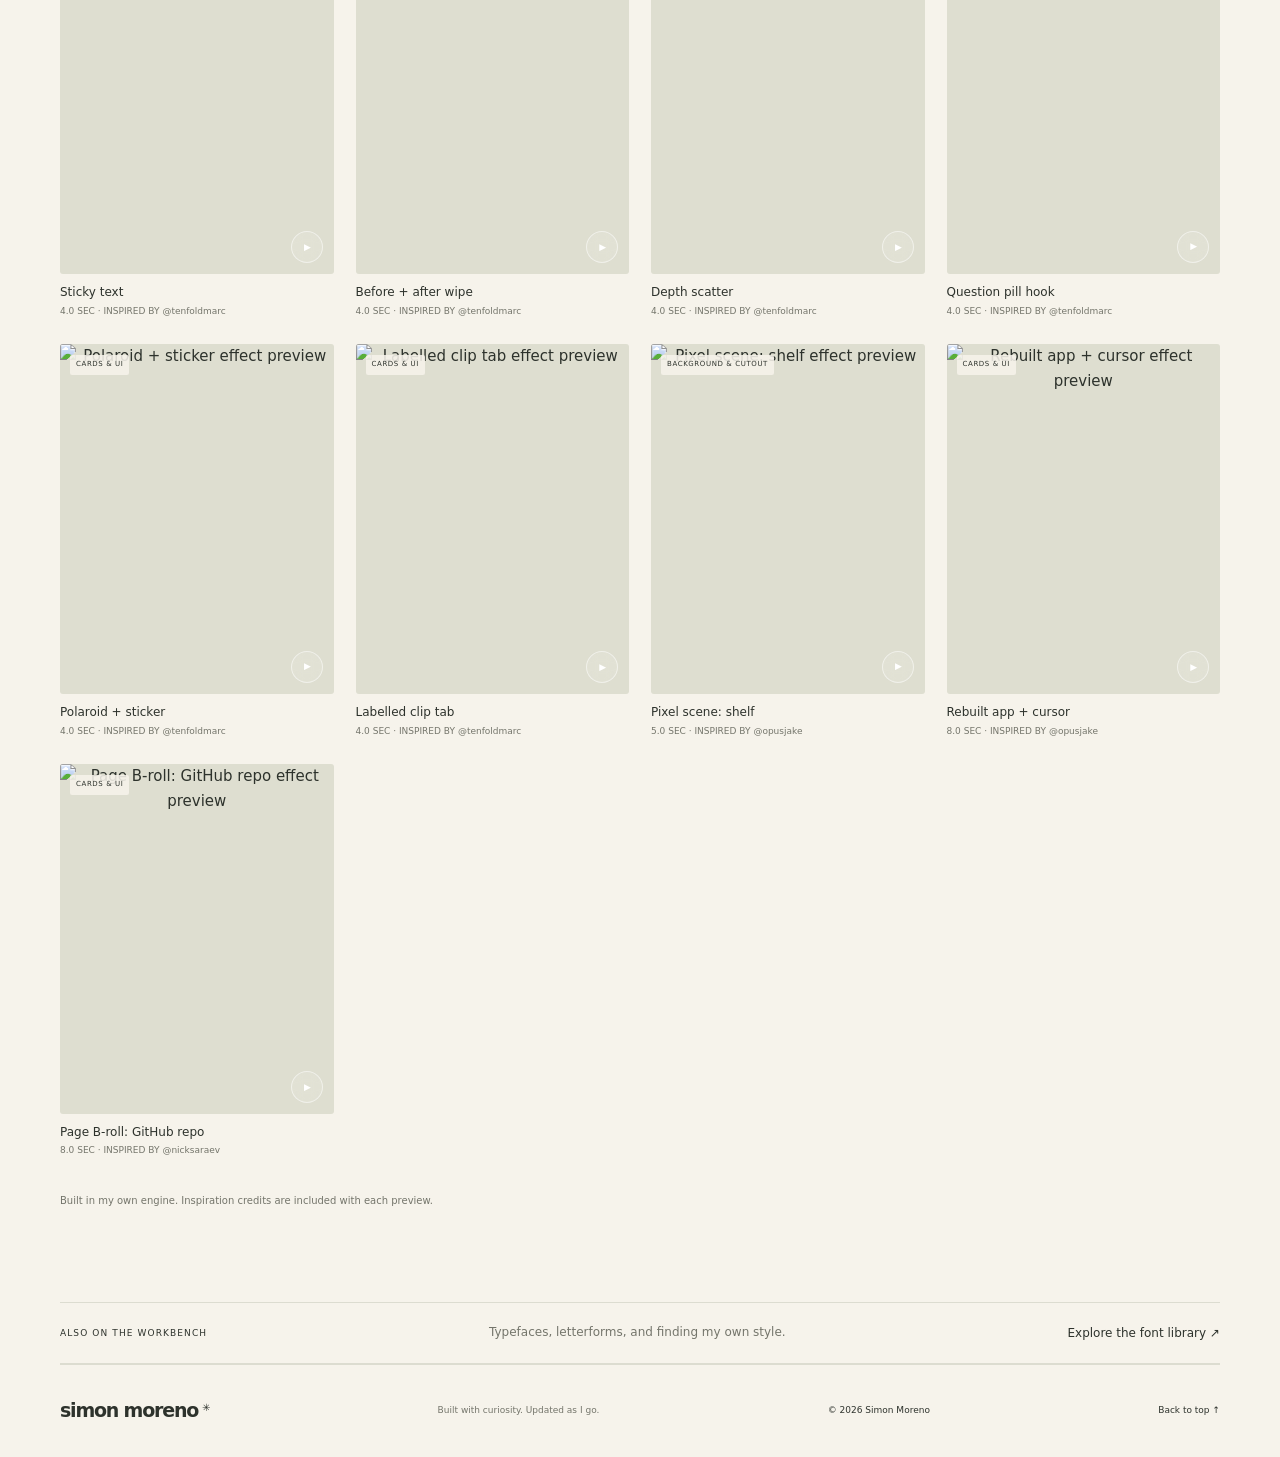
==== commit ca0afa1d: "Add a static font library beside the effects toolkit" ====
--- a/effects/index.html
+++ b/effects/index.html
@@ -17,7 +17,7 @@
 </head>
 <body data-library="all">
   <a class="skip" href="#main">Skip to content</a>
-  <header class="header wrap"><a class="wordmark" href="/">simon moreno<span>✳</span></a><nav aria-label="Main navigation"><a href="/">Home</a><a href="#lab">Browse effects</a></nav><a class="nav-contact" href="https://www.instagram.com/simon.morehq/" target="_blank" rel="noopener noreferrer">Say hello ↗</a></header>
+  <header class="header wrap"><a class="wordmark" href="/">simon moreno<span>✳</span></a><nav aria-label="Main navigation"><a href="/">Home</a><a href="#lab">Browse effects</a><a href="/fonts/">Fonts</a><a href="/versions/?design=editorial" target="_top">Design lab</a></nav><a class="nav-contact" href="https://www.instagram.com/simon.morehq/" target="_blank" rel="noopener noreferrer">Say hello ↗</a></header>
   <main id="main"><section class="library-intro wrap"><p class="eyebrow">FROM MY CREATIVE TOOLKIT</p><h1>The effects <em>library.</em></h1><p>125 small experiments in type, motion, and video. Built in my own editing engine, with inspiration credits alongside each preview.</p><a class="text-link" href="/">← Back to my projects</a></section>
     <section class="section wrap lab" id="lab" aria-labelledby="lab-title">
       <div class="section-heading"><div><p class="eyebrow">02 / THE CREATIVE WORKBENCH</p><h2 id="lab-title">A little motion.<br>A lot of <em>experimentation.</em></h2></div><div class="lab-aside"><span class="catalog-number" id="effect-count">125</span><p>effects in the library.<br>Still finding my own style.</p></div></div>
@@ -27,6 +27,8 @@
       <div class="lab-footer"><p>Built in my own engine. Inspiration credits are included with each preview.</p><button class="button secondary" id="show-all">Explore all 125 effects <span aria-hidden="true">↗</span></button></div>
     </section>
 
+    <section class="intro-strip wrap" id="fonts" aria-label="Font library"><span>ALSO ON THE WORKBENCH</span><p>Typefaces, letterforms, and finding my own style.</p><a class="text-link" href="/fonts/">Explore the font library ↗</a></section>
+
   </main>
   <footer class="footer wrap"><a class="wordmark" href="/">simon moreno<span>✳</span></a><p>Built with curiosity. Updated as I go.</p><span>© <span id="year">2026</span> Simon Moreno</span><a href="#">Back to top ↑</a></footer>
   <dialog id="viewer" aria-labelledby="viewer-title"><div class="dialog-top"><h2 id="viewer-title"></h2><button id="close-viewer" class="close" aria-label="Close preview">✕</button></div><div id="viewer-body"></div></dialog>
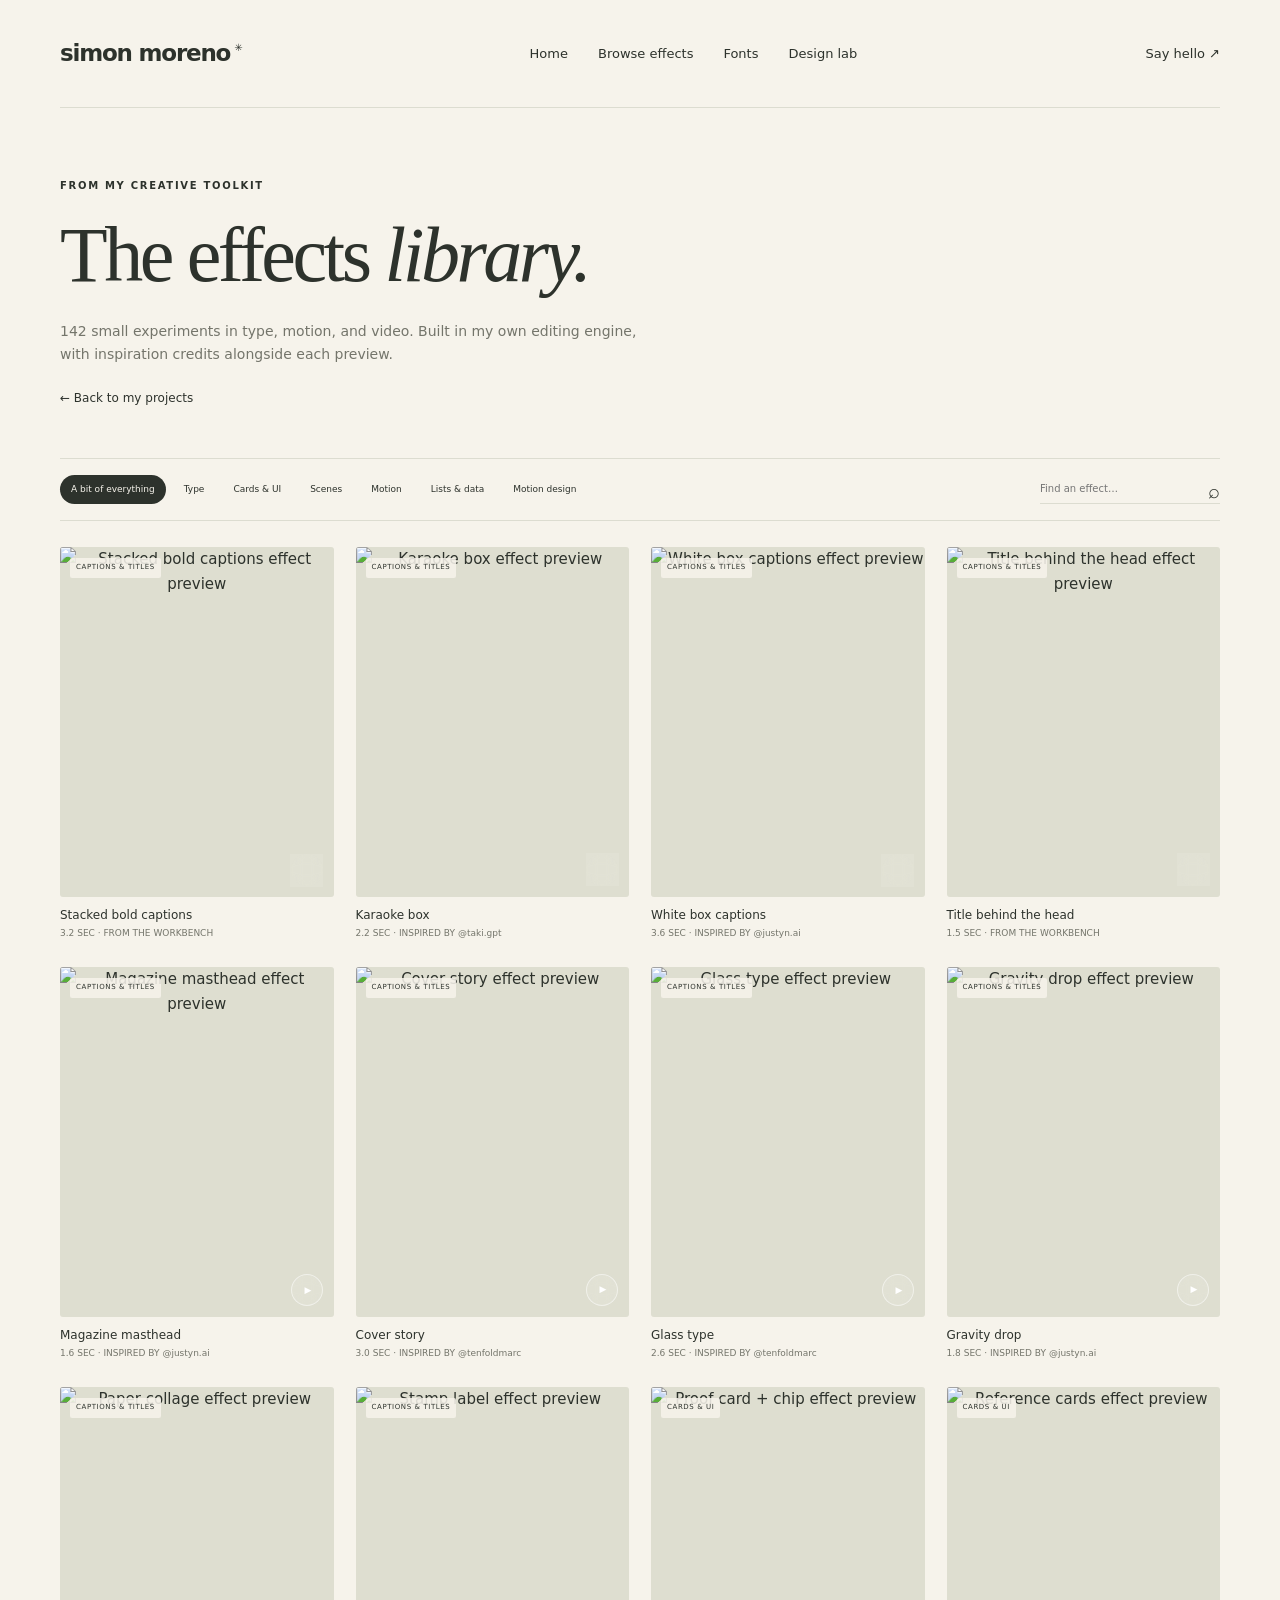
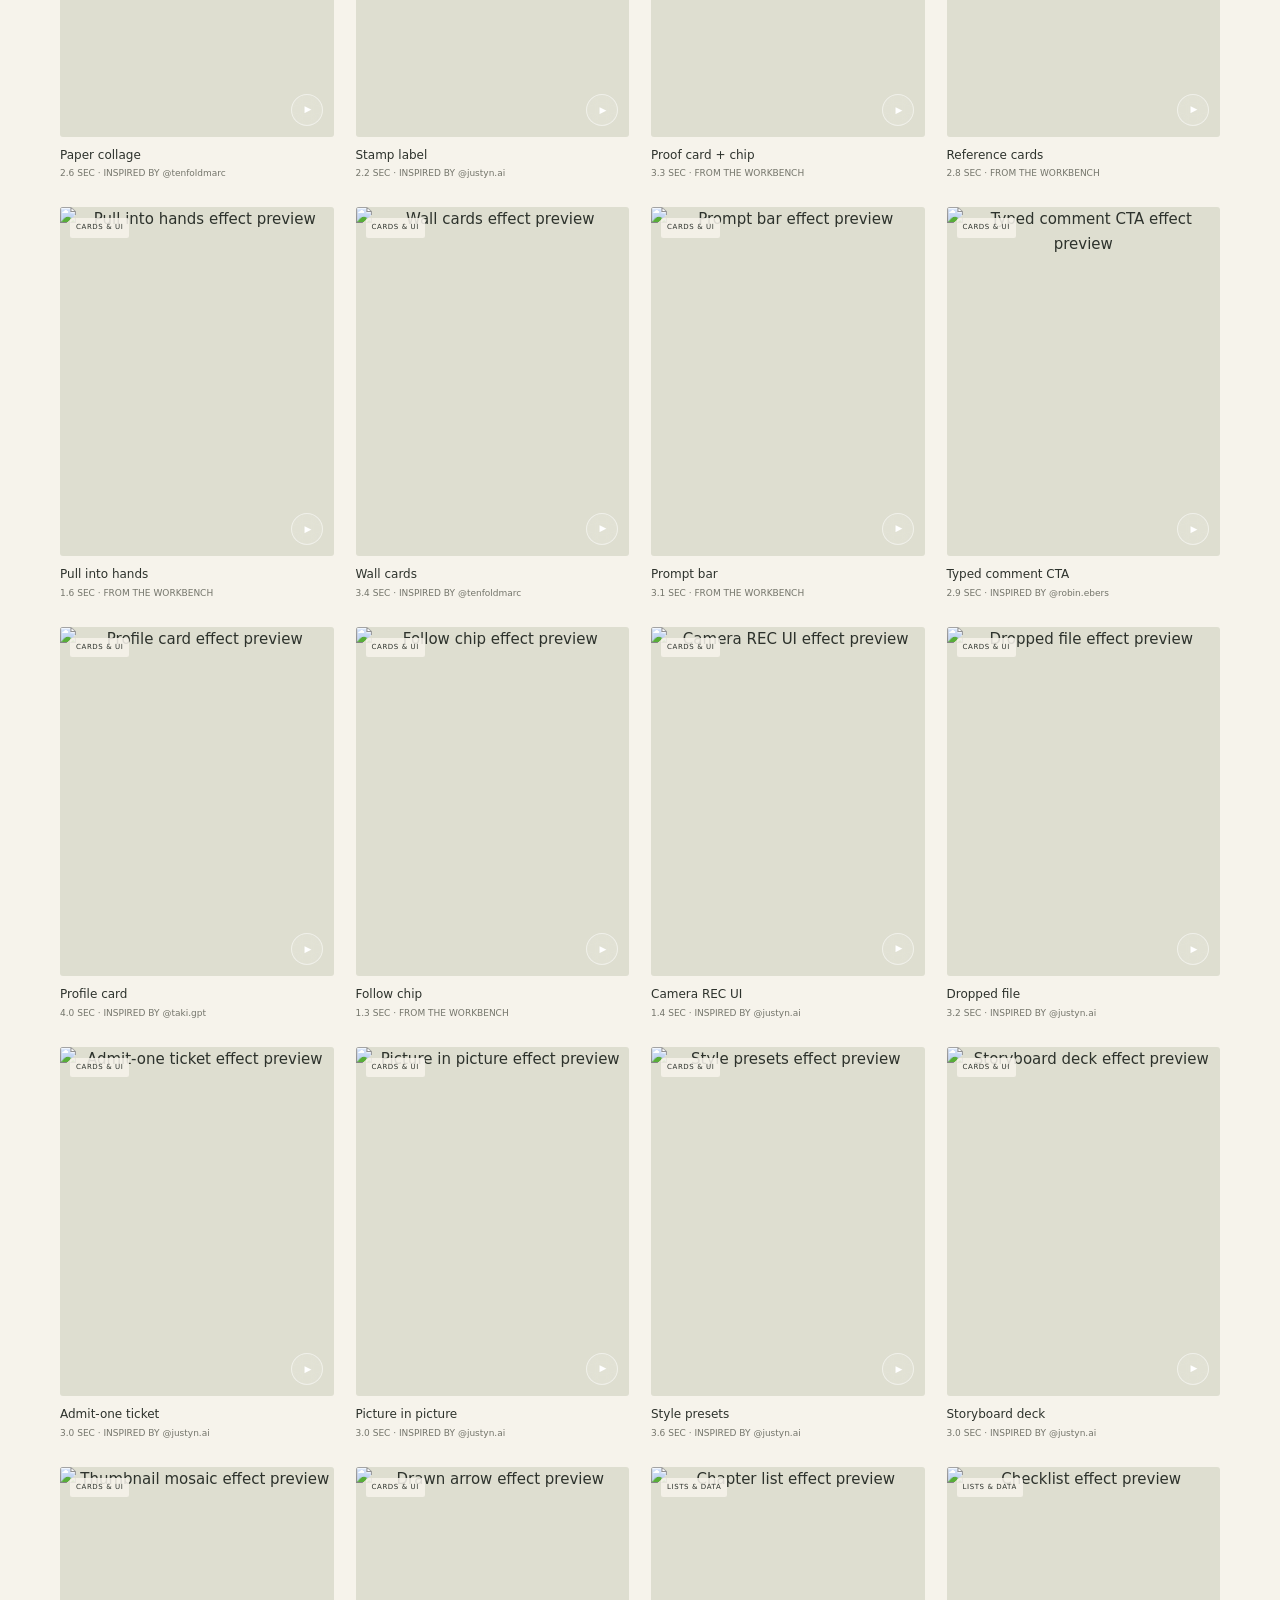
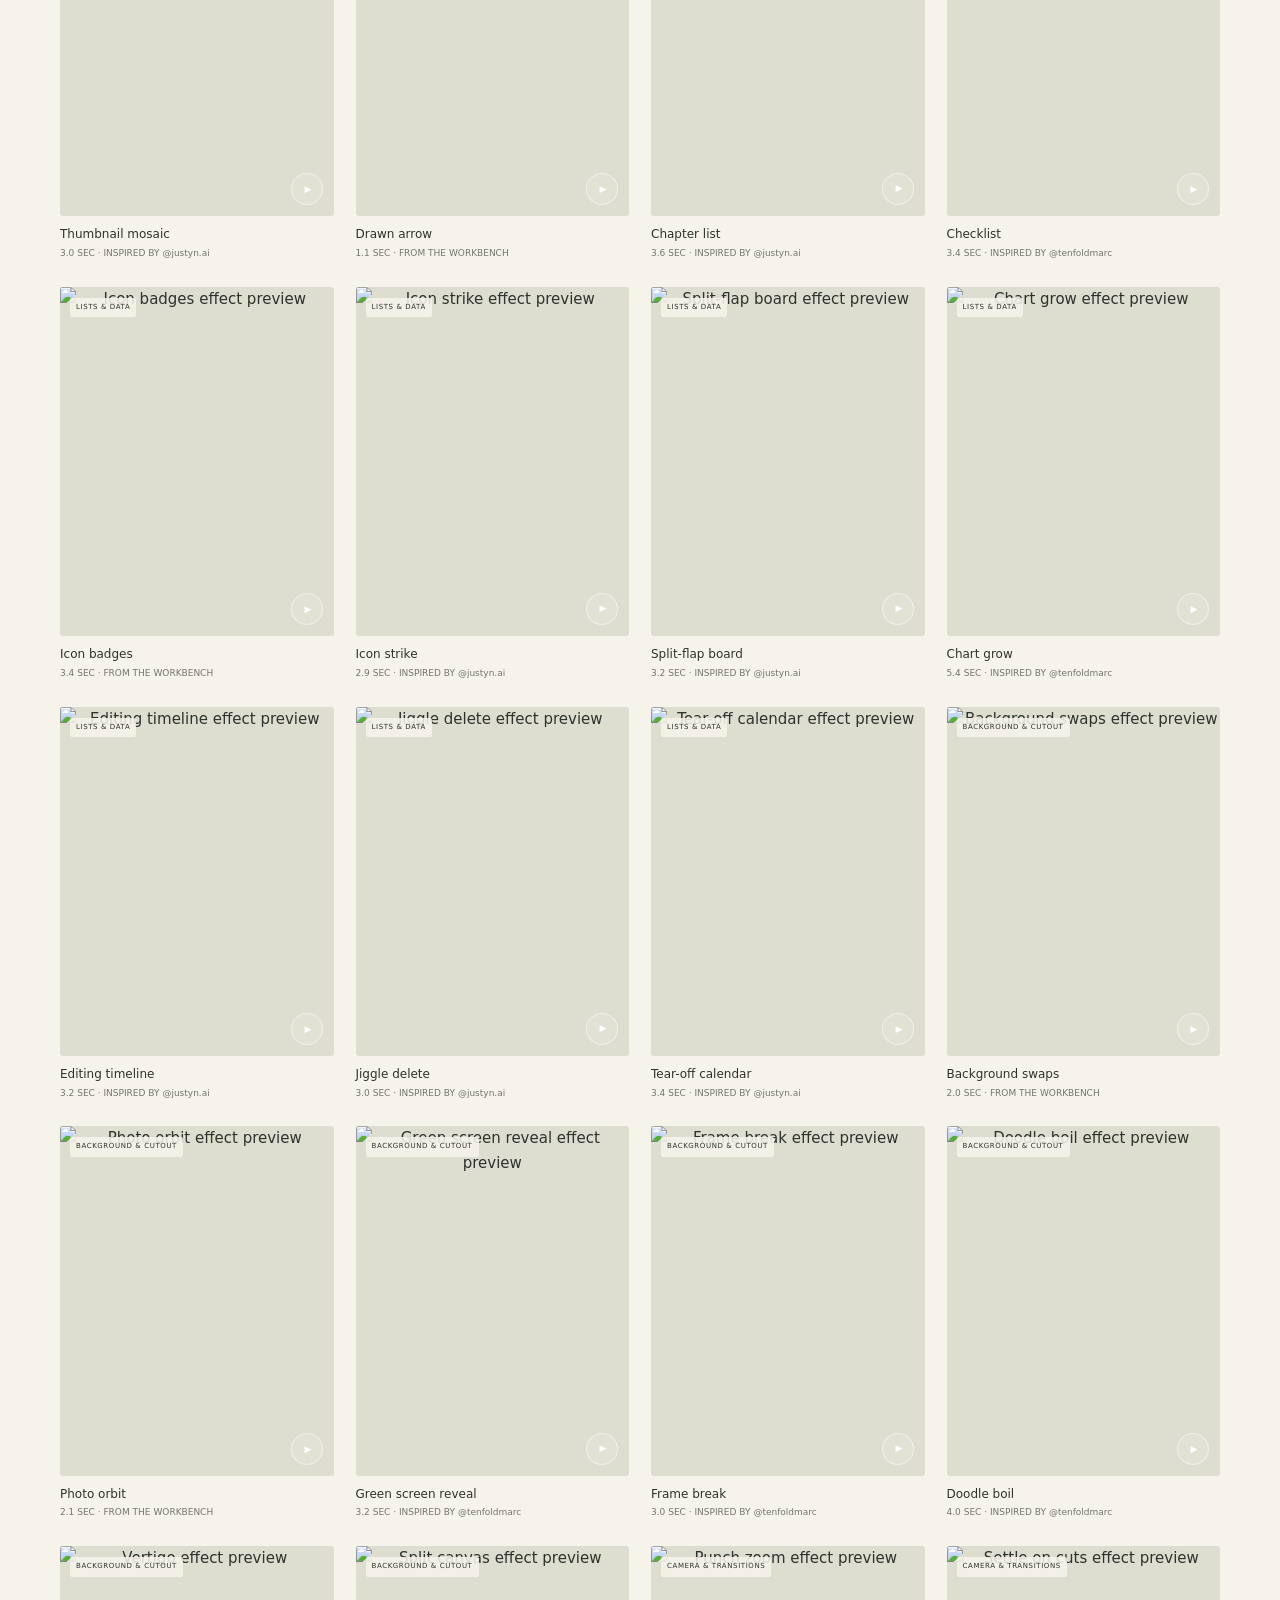
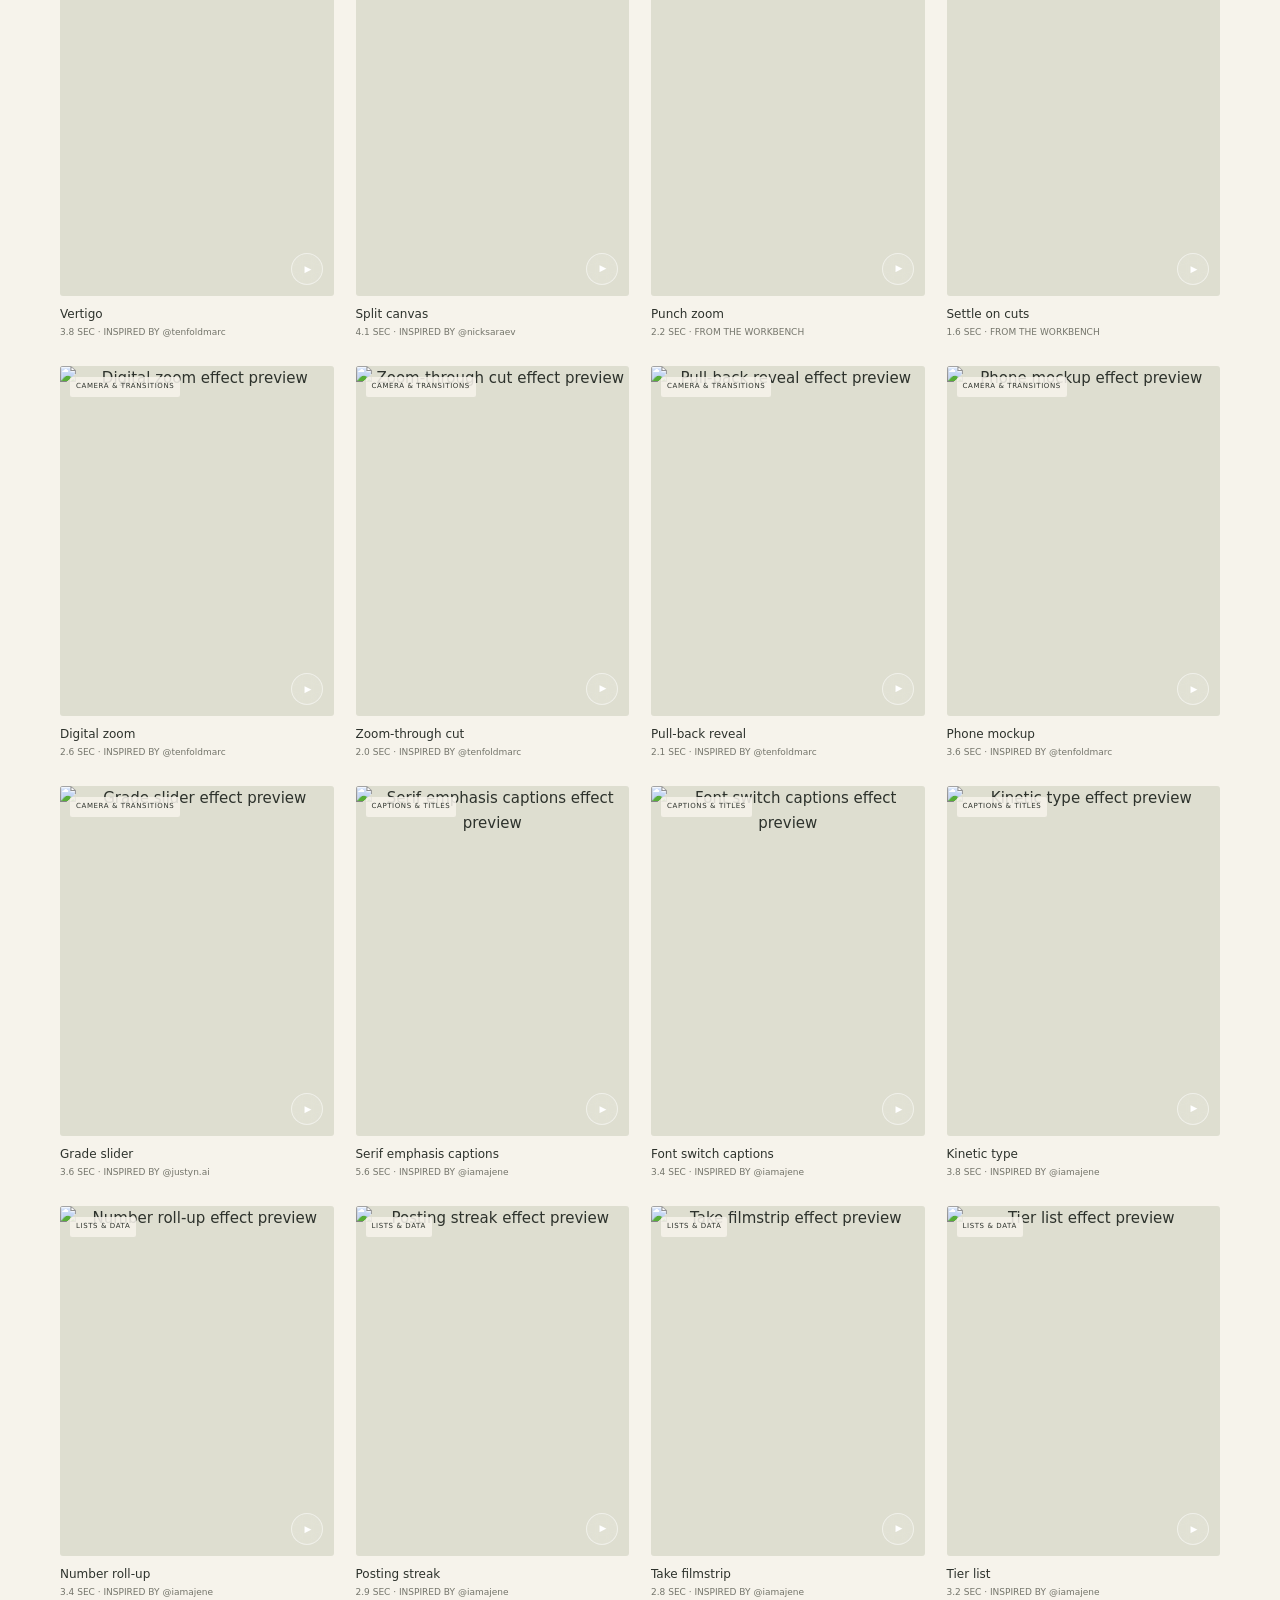
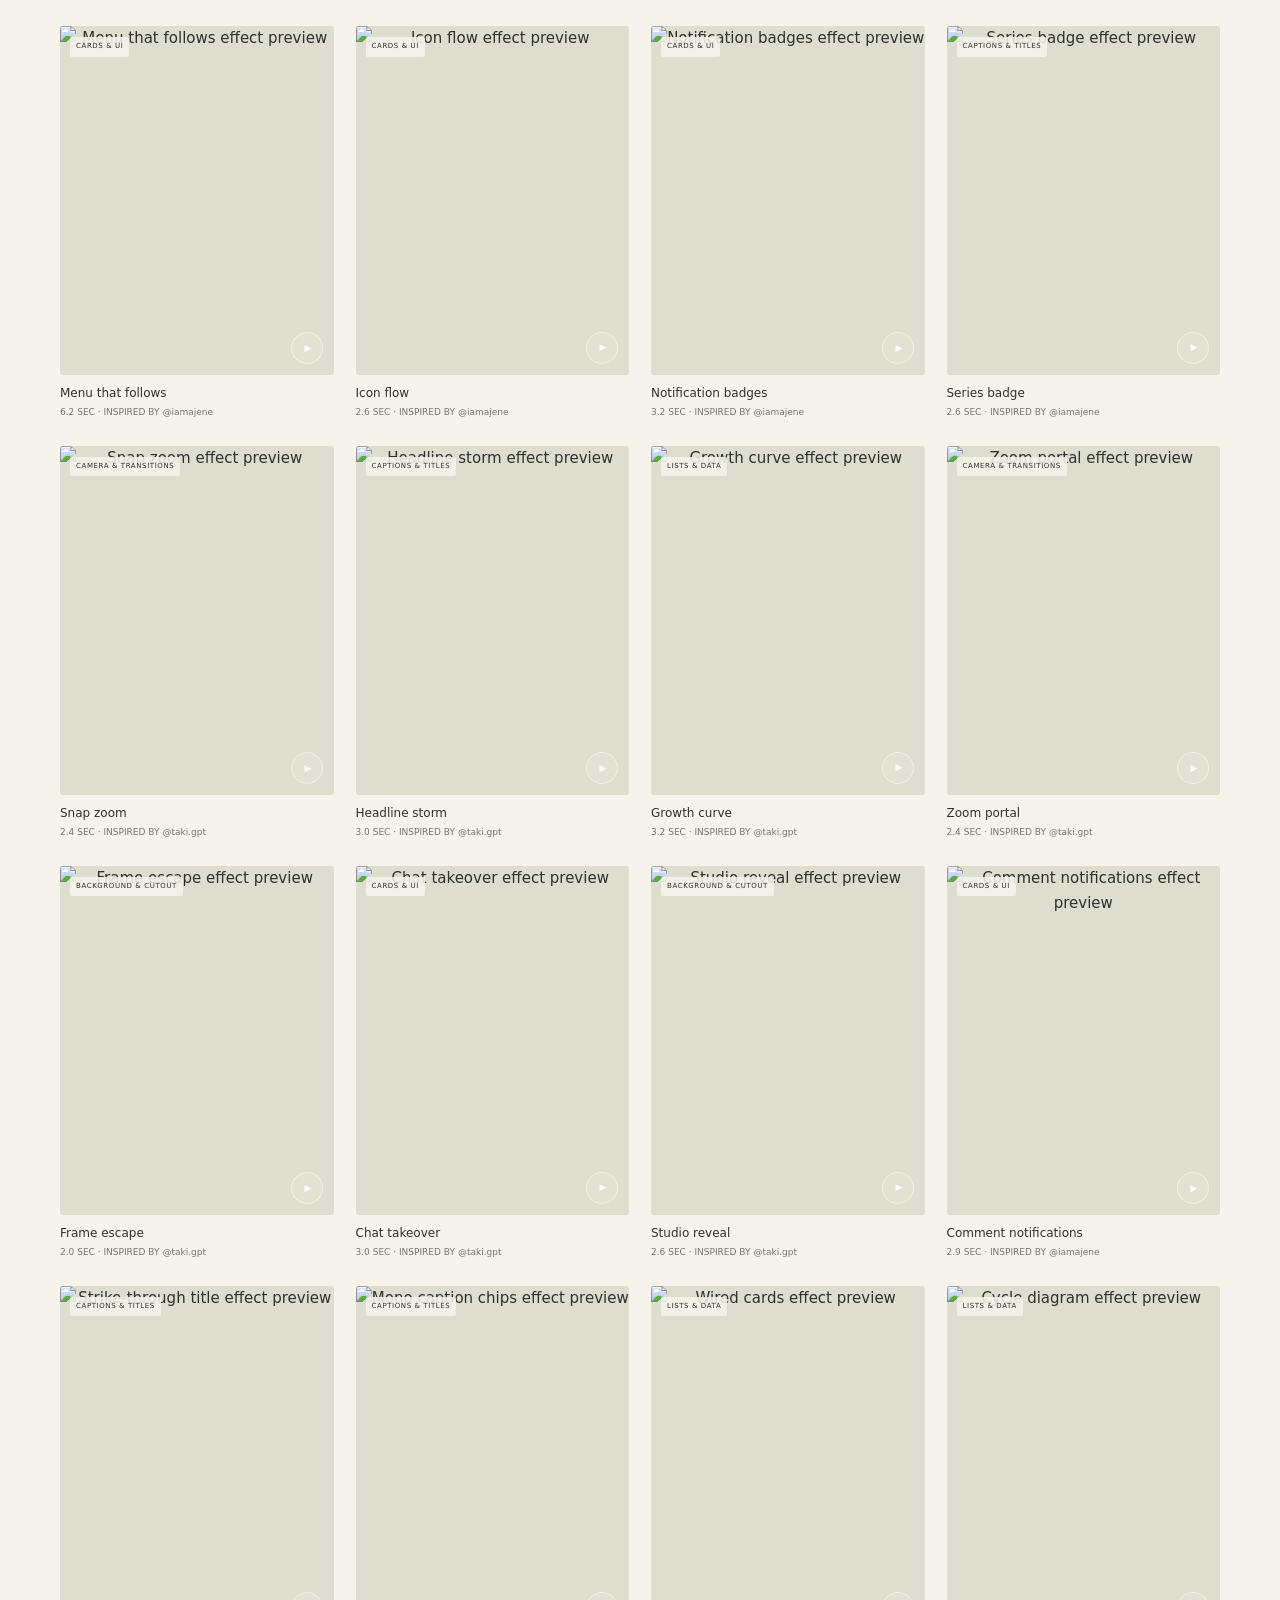
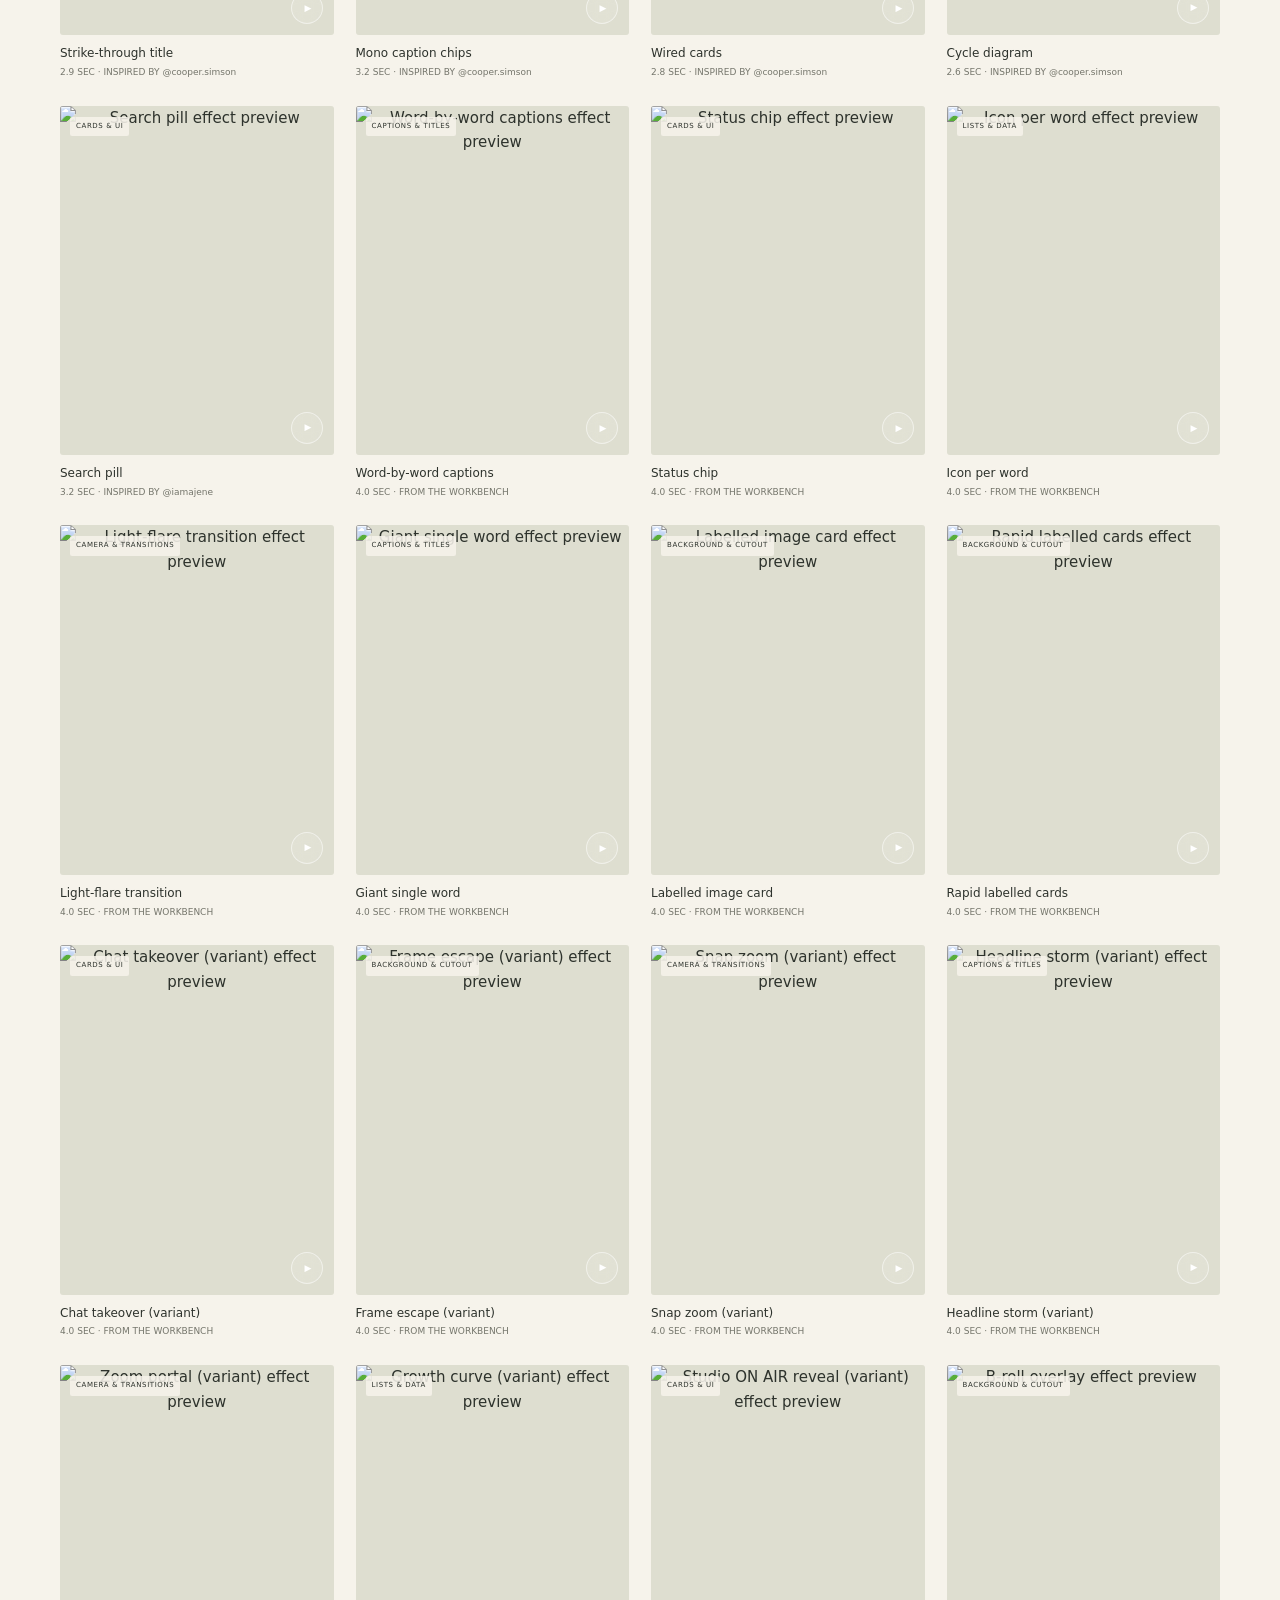
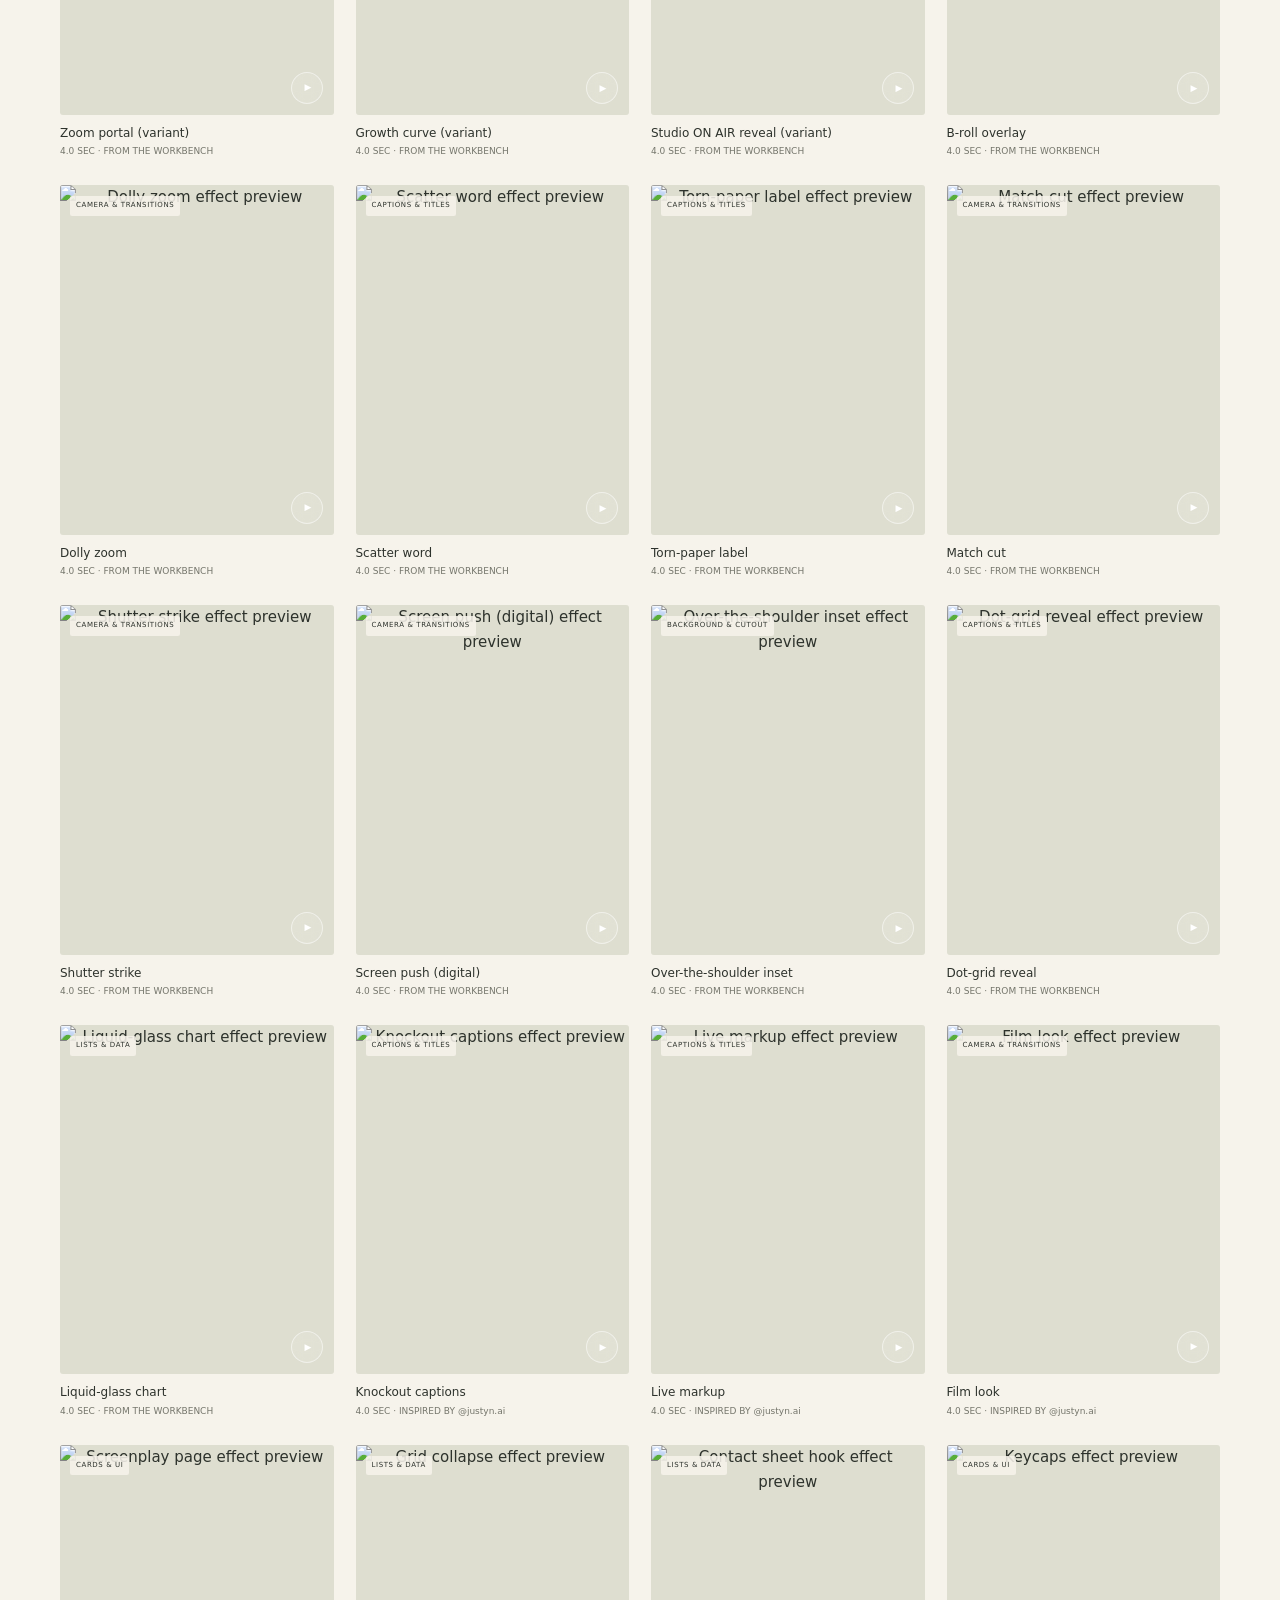
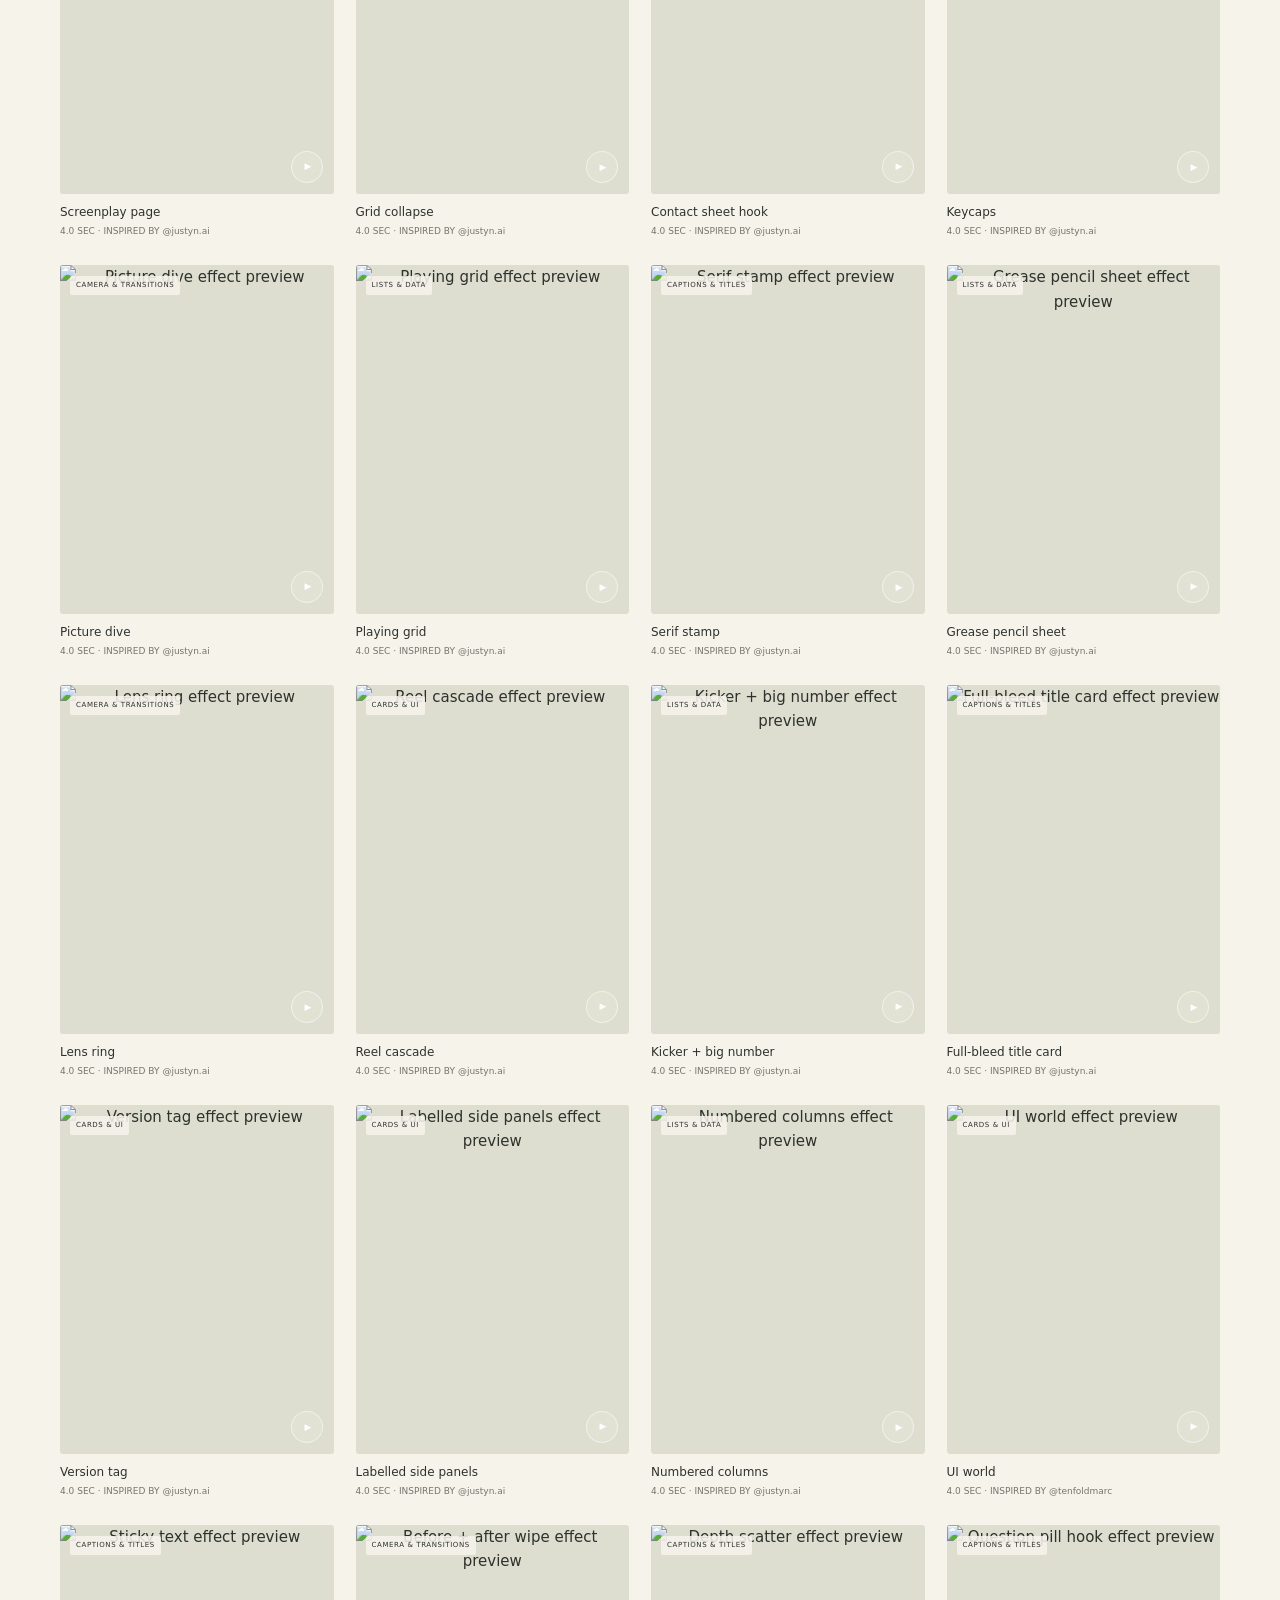
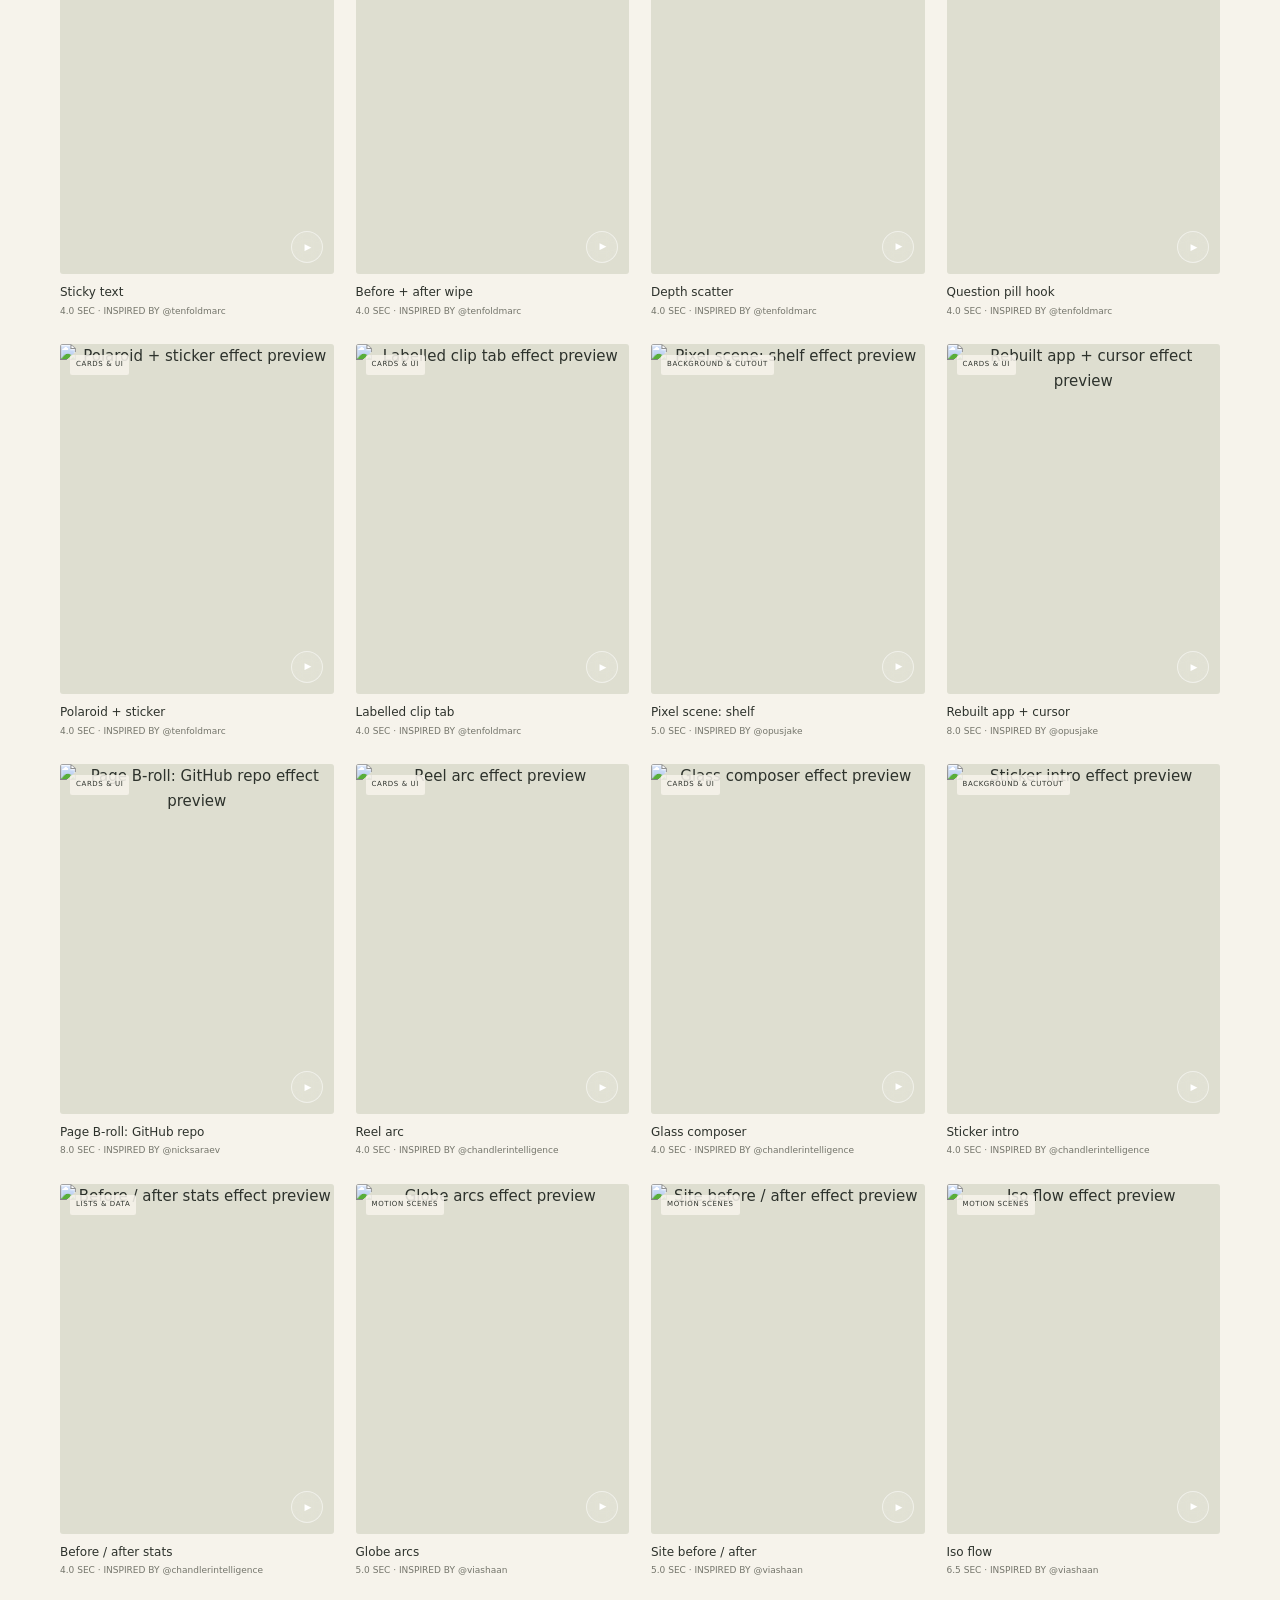
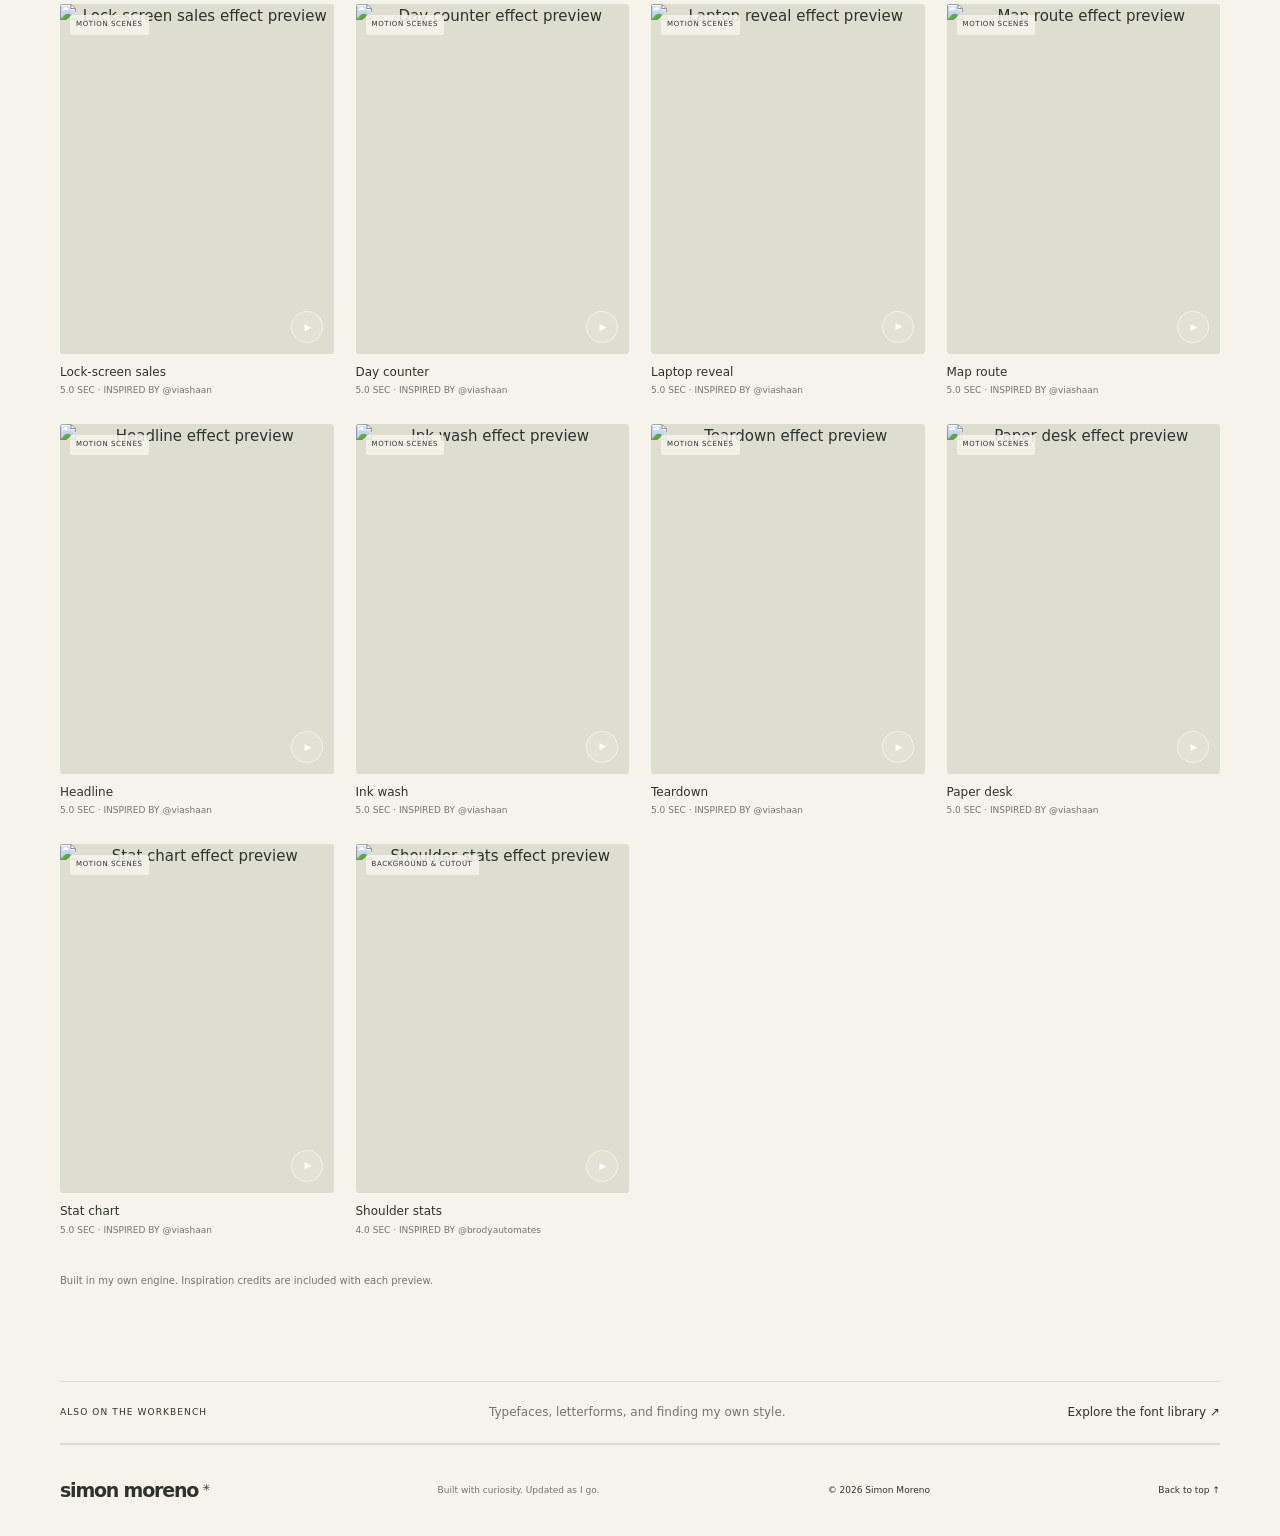
==== commit ee40b5eb: "Effects library: 142 effects with recreate prompts, Motion design filter, new media release Co-Autho" ====
--- a/effects/index.html
+++ b/effects/index.html
@@ -4,7 +4,7 @@
   <meta charset="utf-8">
   <meta name="viewport" content="width=device-width,initial-scale=1">
   <meta name="theme-color" content="#f6f3eb">
-  <meta name="description" content="Explore 125 playable video editing effects from Simon Moreno’s creative toolkit. Search captions, cards, scenes, camera moves, and more.">
+  <meta name="description" content="Explore 142 playable video editing effects from Simon Moreno’s creative toolkit. Search captions, cards, scenes, camera moves, and more.">
   <title>Effects library — Simon Moreno</title>
   <link rel="canonical" href="https://simorenoh.github.io/effects/">
   <meta property="og:type" content="website">
@@ -12,19 +12,19 @@
   <meta property="og:title" content="Effects library — Simon Moreno">
   <meta property="og:description" content="Projects, videos, and creative experiments from a software engineer building with AI and sharing what he learns.">
   <link rel="icon" href="data:image/svg+xml,%3Csvg xmlns='http://www.w3.org/2000/svg' viewBox='0 0 64 64'%3E%3Crect width='64' height='64' rx='16' fill='%23edcf6c'/%3E%3Ctext x='32' y='43' text-anchor='middle' font-family='Georgia' font-size='38' fill='%232c3029'%3Es.%3C/text%3E%3C/svg%3E">
-  <link rel="stylesheet" href="/style.css?v=9740dcf10134">
-  <script src="/app.js?v=ad5201aeb699" defer></script>
+  <link rel="stylesheet" href="/style.css?v=69720a95c683">
+  <script src="/app.js?v=618f07092166" defer></script>
 </head>
 <body data-library="all">
   <a class="skip" href="#main">Skip to content</a>
   <header class="header wrap"><a class="wordmark" href="/">simon moreno<span>✳</span></a><nav aria-label="Main navigation"><a href="/">Home</a><a href="#lab">Browse effects</a><a href="/fonts/">Fonts</a><a href="/versions/?design=editorial" target="_top">Design lab</a></nav><a class="nav-contact" href="https://www.instagram.com/simon.morehq/" target="_blank" rel="noopener noreferrer">Say hello ↗</a></header>
-  <main id="main"><section class="library-intro wrap"><p class="eyebrow">FROM MY CREATIVE TOOLKIT</p><h1>The effects <em>library.</em></h1><p>125 small experiments in type, motion, and video. Built in my own editing engine, with inspiration credits alongside each preview.</p><a class="text-link" href="/">← Back to my projects</a></section>
+  <main id="main"><section class="library-intro wrap"><p class="eyebrow">FROM MY CREATIVE TOOLKIT</p><h1>The effects <em>library.</em></h1><p>142 small experiments in type, motion, and video. Built in my own editing engine, with inspiration credits alongside each preview.</p><a class="text-link" href="/">← Back to my projects</a></section>
     <section class="section wrap lab" id="lab" aria-labelledby="lab-title">
-      <div class="section-heading"><div><p class="eyebrow">02 / THE CREATIVE WORKBENCH</p><h2 id="lab-title">A little motion.<br>A lot of <em>experimentation.</em></h2></div><div class="lab-aside"><span class="catalog-number" id="effect-count">125</span><p>effects in the library.<br>Still finding my own style.</p></div></div>
+      <div class="section-heading"><div><p class="eyebrow">02 / THE CREATIVE WORKBENCH</p><h2 id="lab-title">A little motion.<br>A lot of <em>experimentation.</em></h2></div><div class="lab-aside"><span class="catalog-number" id="effect-count">142</span><p>effects in the library.<br>Still finding my own style.</p></div></div>
       <div class="lab-intro"><p>These are real previews from my editing toolkit: captions, cards, cutouts, and camera moves. Pick one and see it in motion. You can also <a class="inline-link" href="/effects/">open the full library ↗</a>.</p><span class="handwritten">go on, press play ↘</span></div>
-      <div class="lab-toolbar"><div class="filters" role="group" aria-label="Filter effects"><button class="filter active" aria-pressed="true" data-filter="all">A bit of everything</button><button class="filter" aria-pressed="false" data-filter="Captions & titles">Type</button><button class="filter" aria-pressed="false" data-filter="Cards & UI">Cards & UI</button><button class="filter" aria-pressed="false" data-filter="Background & cutout">Scenes</button><button class="filter" aria-pressed="false" data-filter="Camera & transitions">Motion</button><button class="filter" aria-pressed="false" data-filter="Lists & data">Lists & data</button></div><label class="search"><span class="sr-only">Search effects</span><input id="effect-search" type="search" placeholder="Find an effect…" autocomplete="off"><span aria-hidden="true">⌕</span></label></div>
+      <div class="lab-toolbar"><div class="filters" role="group" aria-label="Filter effects"><button class="filter active" aria-pressed="true" data-filter="all">A bit of everything</button><button class="filter" aria-pressed="false" data-filter="Captions & titles">Type</button><button class="filter" aria-pressed="false" data-filter="Cards & UI">Cards & UI</button><button class="filter" aria-pressed="false" data-filter="Background & cutout">Scenes</button><button class="filter" aria-pressed="false" data-filter="Camera & transitions">Motion</button><button class="filter" aria-pressed="false" data-filter="Lists & data">Lists & data</button><button class="filter" aria-pressed="false" data-filter="Motion scenes">Motion design</button></div><label class="search"><span class="sr-only">Search effects</span><input id="effect-search" type="search" placeholder="Find an effect…" autocomplete="off"><span aria-hidden="true">⌕</span></label></div>
       <p id="results" class="sr-only" role="status" aria-live="polite"></p><div class="effect-grid" id="effect-grid"><p>Loading the workbench…</p></div>
-      <div class="lab-footer"><p>Built in my own engine. Inspiration credits are included with each preview.</p><button class="button secondary" id="show-all">Explore all 125 effects <span aria-hidden="true">↗</span></button></div>
+      <div class="lab-footer"><p>Built in my own engine. Inspiration credits are included with each preview.</p><button class="button secondary" id="show-all">Explore all 142 effects <span aria-hidden="true">↗</span></button></div>
     </section>
 
     <section class="intro-strip wrap" id="fonts" aria-label="Font library"><span>ALSO ON THE WORKBENCH</span><p>Typefaces, letterforms, and finding my own style.</p><a class="text-link" href="/fonts/">Explore the font library ↗</a></section>
--- a/style.css
+++ b/style.css
@@ -4,6 +4,7 @@
 @media(max-width:1050px){.wrap{width:calc(100% - 64px)}.hero{gap:15px}.hero h1{font-size:68px}.hero-art{padding-left:20px}.hero-photo{width:290px;height:430px}.hero-art{height:500px}.hero-sticker{bottom:0;left:-4px}.mini-print{right:-10px;width:125px}.mini-print img{height:145px}.hero-links{gap:15px}.hero-links .button{gap:15px;padding:12px}.hero-intro{max-width:360px}.project-copy{padding:28px}.project-copy h3{font-size:39px}.project-visual{padding:20px}.about-grid{gap:60px}.lab-toolbar{flex-direction:column;align-items:stretch}.search{width:100%}.intro-strip p{max-width:340px}.section-heading h2{font-size:45px}.project-preview,.prototype-preview{height:230px}.footer{gap:15px}}
 @media(max-width:760px){.wrap{width:calc(100% - 40px)}.header{height:83px;flex-wrap:wrap;align-content:center;row-gap:9px}.wordmark{font-size:20px}.header nav{order:3;width:100%;gap:23px;font-size:10px;justify-content:flex-start}.nav-contact{font-size:10px;gap:10px}.nav-contact span{font-size:16px}.hero{grid-template-columns:1fr;padding-top:38px;padding-bottom:50px;gap:38px}.hero .eyebrow{font-size:7px;letter-spacing:1.3px}.hero h1{font-size:clamp(58px,12.2vw,78px);margin-top:22px}.hero-intro{font-size:13px;max-width:440px;margin-top:23px}.hero-links{gap:22px;margin-top:25px}.hero-links .button{font-size:10px;padding:13px 15px}.hero-links .text-link{font-size:10px}.currently{margin-top:27px}.currently .tiny-label{font-size:7px}.currently a{font-size:10px}.hero-art{width:min(390px,95%);justify-self:center;height:470px;padding:20px 35px}.hero-photo{width:285px;height:405px}.hero-note{font-size:20px;right:20px;top:-8px}.hero-sticker{width:88px;height:88px;left:0;bottom:0;font-size:10px}.hero-sticker em{font-size:20px}.mini-print{right:0;bottom:5px;width:120px}.mini-print img{height:145px}.intro-strip{padding-block:18px;gap:15px;flex-wrap:wrap}.intro-strip>span:first-child{font-size:7px;order:1}.intro-strip>span:last-child{order:2;font-size:24px}.intro-strip p{order:3;font-size:10px;max-width:95%}.section{padding-block:55px}.section-heading{margin-bottom:27px;align-items:flex-start;gap:22px;flex-wrap:wrap}.section-heading h2{font-size:39px;margin-top:12px}.eyebrow{font-size:8px;letter-spacing:1.3px}.section-heading>p{font-size:11px}.featured-project{grid-template-columns:1fr}.project-visual{padding:20px}.project-visual img{aspect-ratio:1.35}.project-copy{padding:26px}.project-copy h3{font-size:42px}.project-copy>p:not(.project-index){font-size:12px}.project-pair{grid-template-columns:1fr;gap:24px;margin-top:24px}.project-preview,.prototype-preview{height:240px}.small-project-copy{padding:24px}.small-project-copy h3{font-size:28px}.reel-grid{gap:30px;grid-template-columns:1fr}.reel{max-width:440px;width:100%;margin-inline:auto}.reel-cover{aspect-ratio:9/12}.reel h3{font-size:29px}.reel>p:last-child{font-size:12px;max-width:100%}.reel>.tiny-label{margin-top:17px}.lab .section-heading{flex-wrap:nowrap;align-items:flex-end}.lab .section-heading h2{font-size:34px}.lab-aside{flex-direction:column;gap:3px;align-items:flex-start}.catalog-number{font-size:49px;letter-spacing:-3px}.lab-aside p{font-size:8px;white-space:nowrap}.lab-intro{gap:20px}.lab-intro p{font-size:11px}.lab-intro .handwritten{display:none}.filters{gap:4px}.filter{font-size:9px;padding:7px 9px}.lab-toolbar{gap:14px;padding:14px 0}.effect-grid{grid-template-columns:repeat(2,1fr);gap:22px 14px}.effect-card h3{font-size:11px}.effect-card>p{font-size:8px}.effect-category{font-size:6px;left:8px;top:8px;max-width:calc(100% - 16px)}.lab-footer{flex-direction:column;align-items:flex-start;gap:18px}.lab-footer>p{font-size:9px}.about-section{padding-block:55px}.about-grid{grid-template-columns:1fr;gap:42px}.about-photo{max-width:220px;margin-left:15px}.about-photo .handwritten{font-size:25px}.about-grid h2{font-size:36px}.about-grid>div:last-child>p:not(.eyebrow){font-size:12px}.contact{padding-block:55px}.contact h2{font-size:43px}.contact>div{flex-direction:column;align-items:flex-start;gap:24px}.contact p{font-size:11px}.footer{flex-wrap:wrap;gap:15px 20px;padding-block:25px}.footer>.wordmark{width:100%}.footer p{width:100%}.footer>a:last-child{margin-left:auto}.footer>span{font-size:8px}.project-detail{padding:22px}.project-detail h3{font-size:29px}.dialog-top{padding:10px 13px}}
 @media(prefers-reduced-motion:reduce){html{scroll-behavior:auto}*,*:before,*:after{transition:none!important;animation:none!important}}
+.prompt-box{margin:0 22px 20px;max-width:550px;border:1px solid var(--line);border-radius:4px;padding:10px 14px;background:#f4f2e8}.prompt-box summary{font-size:11px;font-weight:600;cursor:pointer}.prompt-hint{font-size:10px;margin-top:8px}.prompt-text{white-space:pre-wrap;font-family:ui-monospace,SFMono-Regular,Menlo,monospace;font-size:10px;line-height:1.6;color:var(--ink);max-height:260px;overflow:auto;margin:10px 0;padding:10px;background:var(--paper);border:1px solid var(--line);border-radius:3px}.prompt-copy{padding:8px 12px}
 
 /* Public version: only approved effect media; system fonts require no uploads. */
 :root{--serif:Georgia,'Times New Roman',serif;--sans:system-ui,-apple-system,BlinkMacSystemFont,'Segoe UI',sans-serif}
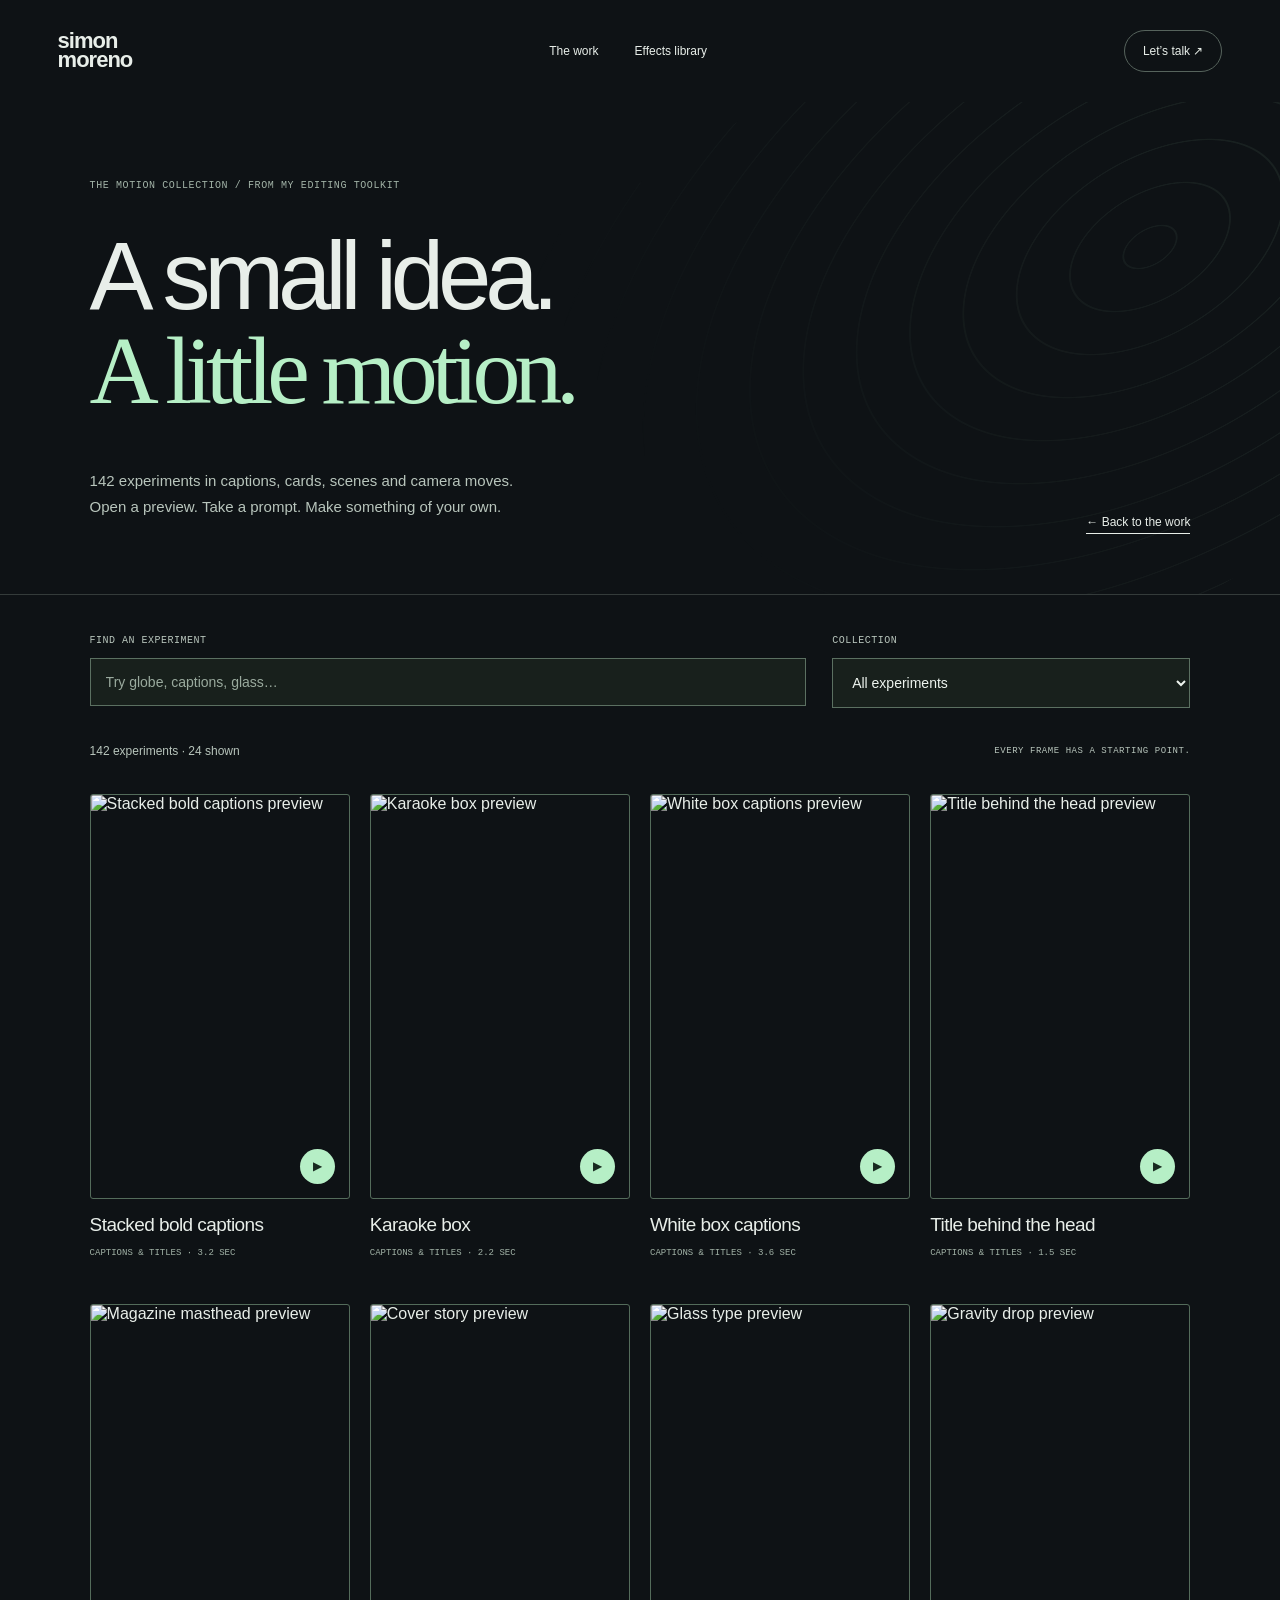
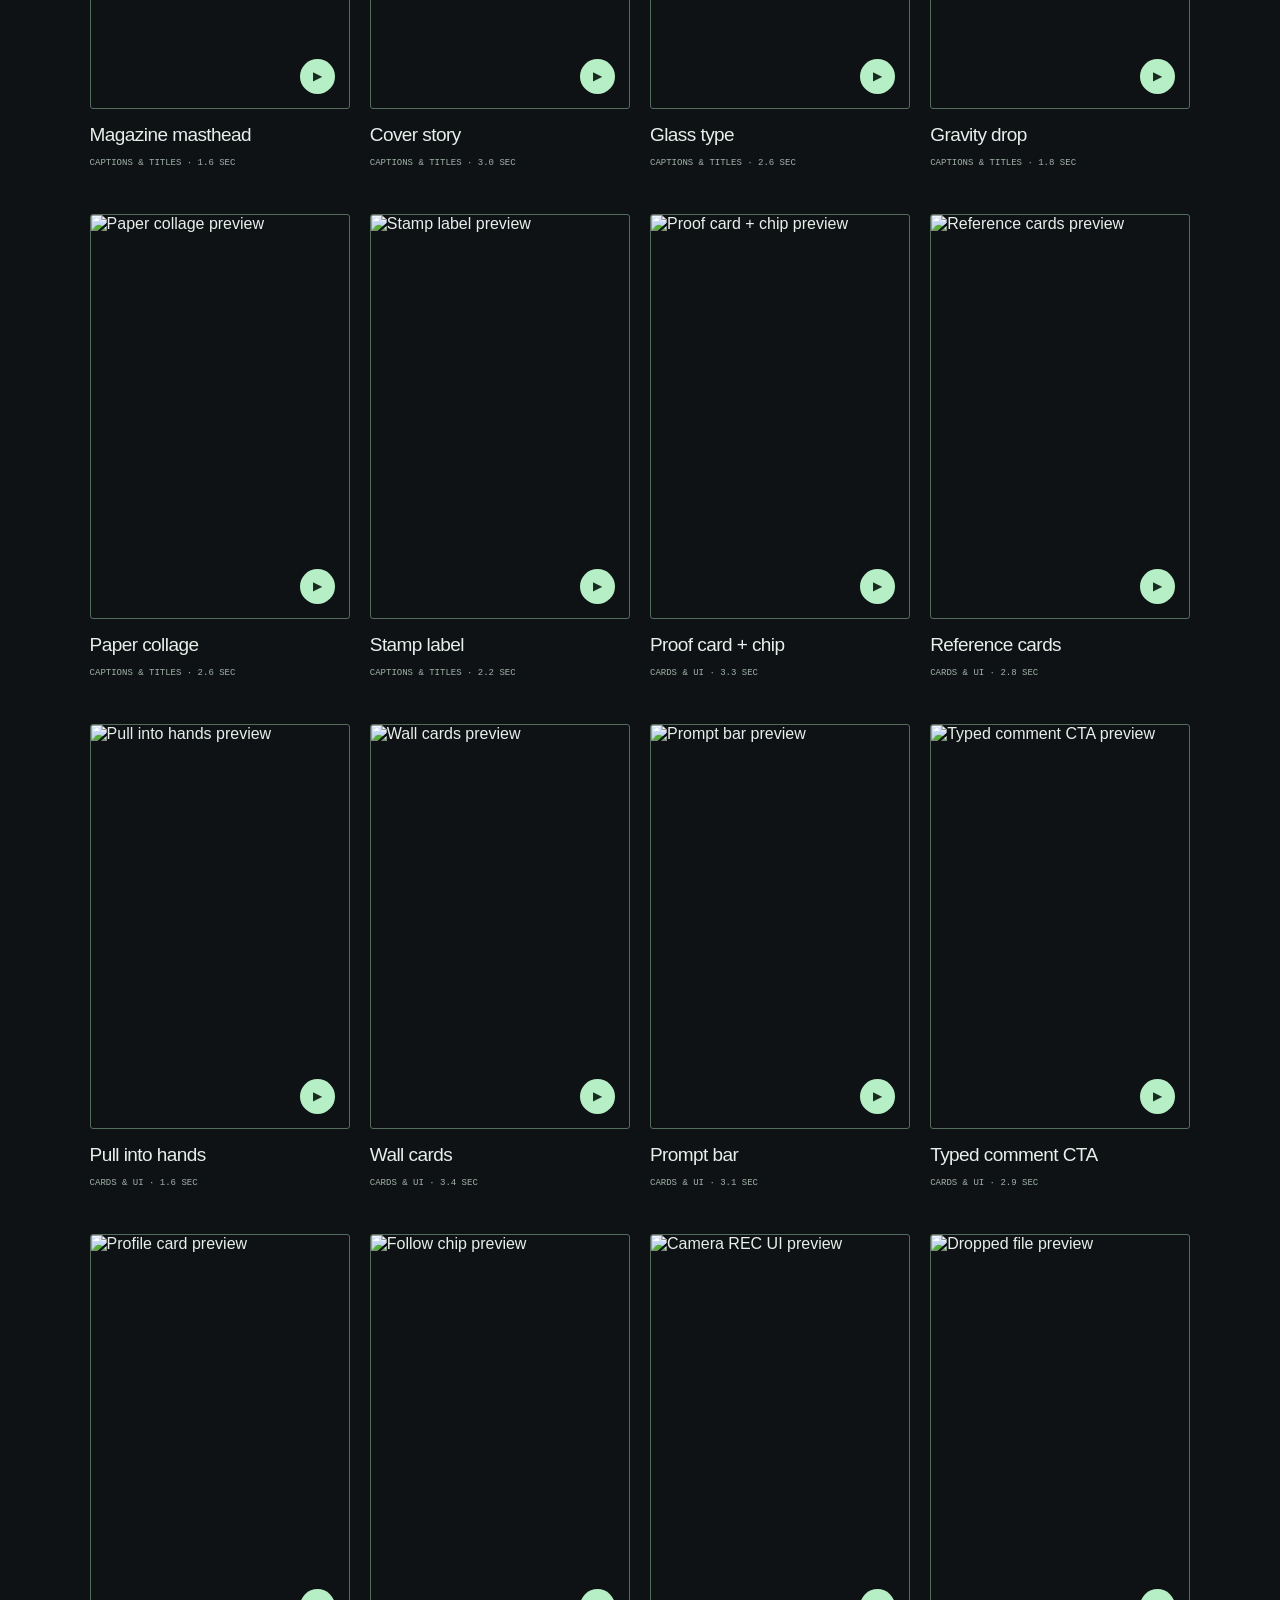
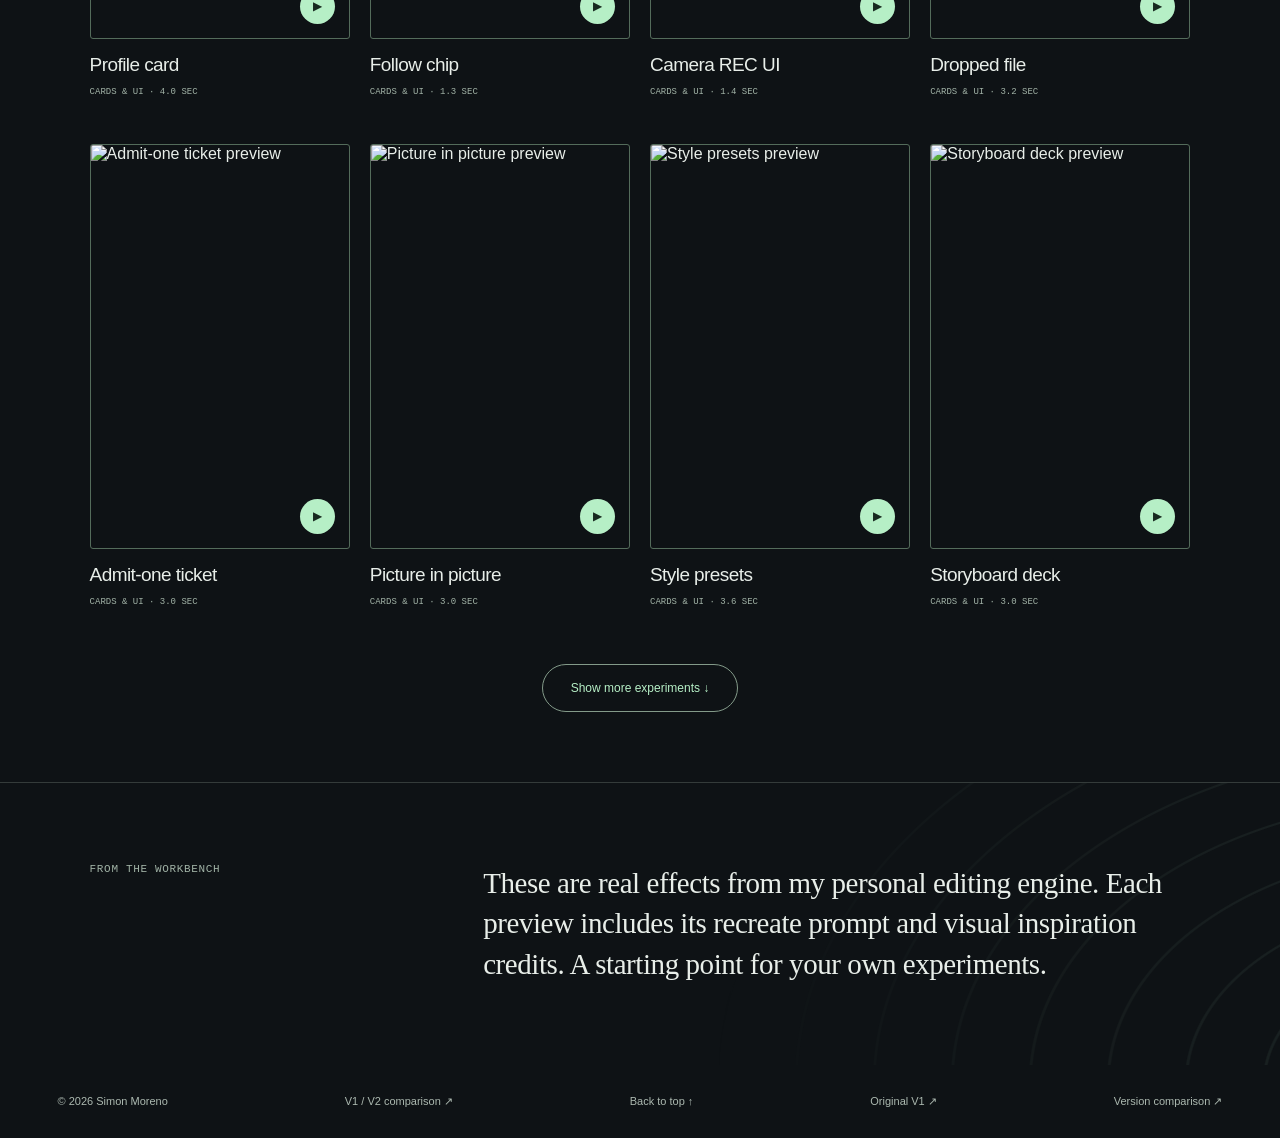
==== commit 687644a4: "Publish Cinema with its effects library and preserved V1 comparisons" ====
--- a/effects/index.html
+++ b/effects/index.html
@@ -1,35 +1,4 @@
-<!doctype html>
-<html lang="en">
-<head>
-  <meta charset="utf-8">
-  <meta name="viewport" content="width=device-width,initial-scale=1">
-  <meta name="theme-color" content="#f6f3eb">
-  <meta name="description" content="Explore 142 playable video editing effects from Simon Moreno’s creative toolkit. Search captions, cards, scenes, camera moves, and more.">
-  <title>Effects library — Simon Moreno</title>
-  <link rel="canonical" href="https://simorenoh.github.io/effects/">
-  <meta property="og:type" content="website">
-  <meta property="og:url" content="https://simorenoh.github.io/effects/">
-  <meta property="og:title" content="Effects library — Simon Moreno">
-  <meta property="og:description" content="Projects, videos, and creative experiments from a software engineer building with AI and sharing what he learns.">
-  <link rel="icon" href="data:image/svg+xml,%3Csvg xmlns='http://www.w3.org/2000/svg' viewBox='0 0 64 64'%3E%3Crect width='64' height='64' rx='16' fill='%23edcf6c'/%3E%3Ctext x='32' y='43' text-anchor='middle' font-family='Georgia' font-size='38' fill='%232c3029'%3Es.%3C/text%3E%3C/svg%3E">
-  <link rel="stylesheet" href="/style.css?v=69720a95c683">
-  <script src="/app.js?v=618f07092166" defer></script>
-</head>
-<body data-library="all">
-  <a class="skip" href="#main">Skip to content</a>
-  <header class="header wrap"><a class="wordmark" href="/">simon moreno<span>✳</span></a><nav aria-label="Main navigation"><a href="/">Home</a><a href="#lab">Browse effects</a><a href="/fonts/">Fonts</a><a href="/versions/?design=editorial" target="_top">Design lab</a></nav><a class="nav-contact" href="https://www.instagram.com/simon.morehq/" target="_blank" rel="noopener noreferrer">Say hello ↗</a></header>
-  <main id="main"><section class="library-intro wrap"><p class="eyebrow">FROM MY CREATIVE TOOLKIT</p><h1>The effects <em>library.</em></h1><p>142 small experiments in type, motion, and video. Built in my own editing engine, with inspiration credits alongside each preview.</p><a class="text-link" href="/">← Back to my projects</a></section>
-    <section class="section wrap lab" id="lab" aria-labelledby="lab-title">
-      <div class="section-heading"><div><p class="eyebrow">02 / THE CREATIVE WORKBENCH</p><h2 id="lab-title">A little motion.<br>A lot of <em>experimentation.</em></h2></div><div class="lab-aside"><span class="catalog-number" id="effect-count">142</span><p>effects in the library.<br>Still finding my own style.</p></div></div>
-      <div class="lab-intro"><p>These are real previews from my editing toolkit: captions, cards, cutouts, and camera moves. Pick one and see it in motion. You can also <a class="inline-link" href="/effects/">open the full library ↗</a>.</p><span class="handwritten">go on, press play ↘</span></div>
-      <div class="lab-toolbar"><div class="filters" role="group" aria-label="Filter effects"><button class="filter active" aria-pressed="true" data-filter="all">A bit of everything</button><button class="filter" aria-pressed="false" data-filter="Captions & titles">Type</button><button class="filter" aria-pressed="false" data-filter="Cards & UI">Cards & UI</button><button class="filter" aria-pressed="false" data-filter="Background & cutout">Scenes</button><button class="filter" aria-pressed="false" data-filter="Camera & transitions">Motion</button><button class="filter" aria-pressed="false" data-filter="Lists & data">Lists & data</button><button class="filter" aria-pressed="false" data-filter="Motion scenes">Motion design</button></div><label class="search"><span class="sr-only">Search effects</span><input id="effect-search" type="search" placeholder="Find an effect…" autocomplete="off"><span aria-hidden="true">⌕</span></label></div>
-      <p id="results" class="sr-only" role="status" aria-live="polite"></p><div class="effect-grid" id="effect-grid"><p>Loading the workbench…</p></div>
-      <div class="lab-footer"><p>Built in my own engine. Inspiration credits are included with each preview.</p><button class="button secondary" id="show-all">Explore all 142 effects <span aria-hidden="true">↗</span></button></div>
-    </section>
-
-    <section class="intro-strip wrap" id="fonts" aria-label="Font library"><span>ALSO ON THE WORKBENCH</span><p>Typefaces, letterforms, and finding my own style.</p><a class="text-link" href="/fonts/">Explore the font library ↗</a></section>
-
-  </main>
-  <footer class="footer wrap"><a class="wordmark" href="/">simon moreno<span>✳</span></a><p>Built with curiosity. Updated as I go.</p><span>© <span id="year">2026</span> Simon Moreno</span><a href="#">Back to top ↑</a></footer>
-  <dialog id="viewer" aria-labelledby="viewer-title"><div class="dialog-top"><h2 id="viewer-title"></h2><button id="close-viewer" class="close" aria-label="Close preview">✕</button></div><div id="viewer-body"></div></dialog>
-</body></html>
+<!doctype html><html lang="en"><head><meta charset="utf-8"><meta name="viewport" content="width=device-width,initial-scale=1"><meta name="description" content="Simon Moreno’s Cinema effects library: playable experiments with recreate prompts."><title>Effects — Cinema — Simon Moreno</title><link rel="stylesheet" href="/v2/common.css?v=36314d8755a9"><link rel="stylesheet" href="/v2/cinema.css?v=e8f325b12549"><link rel="stylesheet" href="/v2/effects.css?v=a25393a9dbd6"><script src="/v2/common.js?v=581e94b2879b" defer></script><link rel="canonical" href="https://simorenoh.github.io/effects/"><meta property="og:url" content="https://simorenoh.github.io/effects/"><meta property="og:type" content="website"><meta property="og:title" content="Simon Moreno — Building & sharing"></head><body class="cinema-effects"><a class="skip" href="#main">Skip to content</a><header class="cinema-header"><a class="cinema-name" href="/">simon<span>moreno</span></a><nav aria-label="Main navigation"><a href="/">The work</a><a href="/effects/" aria-current="page">Effects library</a></nav><a class="cinema-contact" href="https://www.instagram.com/simon.morehq/" target="_top">Let’s talk ↗</a></header>
+<main id="main"><section class="effects-opening"><p class="mono">The motion collection / from my editing toolkit</p><h1>A small idea.<br><span>A little motion.</span></h1><div><p><span data-catalog-count>142</span> experiments in captions, cards, scenes and camera moves.<br>Open a preview. Take a prompt. Make something of your own.</p><a class="quiet-link" href="/">← Back to the work</a></div></section>
+<section class="effects-browser" aria-label="Browse effects"><div class="effects-toolbar"><label for="library-search">Find an experiment<input type="search" id="library-search" placeholder="Try globe, captions, glass…" autocomplete="off"></label><label for="library-category">Collection<select id="library-category"><option value="all">All experiments</option></select></label></div><div class="results-line"><p id="library-results" role="status" aria-live="polite">Loading the collection…</p><span class="mono">Every frame has a starting point.</span></div><div id="library-grid" class="cinema-grid"></div><button id="library-more" hidden>Show more experiments ↓</button><noscript>Enable JavaScript to browse the collection and its prompts.</noscript></section>
+<section class="cinema-about library-note"><span class="mono">From the workbench</span><p>These are real effects from my personal editing engine. Each preview includes its recreate prompt and visual inspiration credits. A starting point for your own experiments.</p></section></main><footer class="page-footer"><span>© 2026 Simon Moreno</span><a href="/v2/?concept=cinema&view=effects" target="_top">V1 / V2 comparison ↗</a><a href="#main">Back to top ↑</a><a href="/v2/v1/" target="_top">Original V1 ↗</a><a href="/v2/?concept=cinema" target="_top">Version comparison ↗</a></footer><dialog class="viewer" id="effect-viewer" aria-labelledby="effect-title"><div class="viewer-head"><h2 id="effect-title">Effect preview</h2><button class="viewer-close" id="close-effect" aria-label="Close effect preview">×</button></div><div id="effect-content"></div></dialog></body></html>
--- a/v2/common.css
+++ b/v2/common.css
@@ -0,0 +1 @@
+*{box-sizing:border-box}html{scroll-behavior:smooth}body{margin:0}button,input,textarea{font:inherit}button,a{-webkit-tap-highlight-color:transparent}button{cursor:pointer}a{color:inherit}img{display:block;max-width:100%}button{color:inherit}button:focus-visible,a:focus-visible,input:focus-visible,summary:focus-visible{outline:3px solid var(--accent,#385aeb);outline-offset:5px}button:disabled{cursor:wait}button[hidden],[hidden]{display:none!important}.skip{position:fixed;top:-100px;left:20px;background:white;color:black;padding:16px;z-index:100}.skip:focus{top:20px}.mono{font-family:'SFMono-Regular',Consolas,monospace;font-size:11px;letter-spacing:.06em;text-transform:uppercase}.sr-only{position:absolute;width:1px;height:1px;overflow:hidden;clip-path:inset(50%)}.quiet-link{text-decoration:none;border-bottom:1px solid currentColor;padding-bottom:4px}.arrow{font-family:system-ui,sans-serif}.page-footer{display:flex;justify-content:space-between;gap:24px;align-items:center;padding:32px 0;font-size:13px}.page-footer a{text-decoration:none}.page-footer a:hover{text-decoration:underline}.reference-link{font-size:12px;opacity:.75}.effect-trigger{padding:0;border:0;background:transparent;text-align:left}.effect-trigger img{width:100%;height:100%;object-fit:cover}.play-dot{display:grid;place-items:center;border:1px solid currentColor;border-radius:50%;width:46px;height:46px}.catalog-state{font-size:13px}.viewer{--accent:#3658dd;background:#fafaf7;color:#171a19;border:0;padding:0;width:min(980px,calc(100% - 32px));max-height:90dvh;overflow:auto;box-shadow:0 30px 100px #0007}.viewer::backdrop{background:#090d15b8;backdrop-filter:blur(8px)}.viewer[open]{animation:viewer-in .28s cubic-bezier(.2,.8,.2,1)}.viewer-head{position:sticky;top:0;background:#fafaf7;display:flex;align-items:center;justify-content:space-between;padding:20px 26px;border-bottom:1px solid #ddd;z-index:2}.viewer-head h2{font:500 22px system-ui,sans-serif;margin:0}.viewer-close{width:42px;height:42px;border:1px solid #bbb;background:none;font-size:22px}.viewer-layout{display:grid;grid-template-columns:minmax(220px,.85fr) minmax(0,1.15fr)}.viewer-media{padding:24px;background:#12151b;display:flex;justify-content:center;align-items:center}.viewer video{display:block;max-height:65dvh;width:100%;aspect-ratio:9/16;object-fit:contain}.viewer-info{padding:26px;font:15px/1.6 system-ui,sans-serif}.viewer-info p:first-child{margin-top:0}.viewer-info details{margin-top:24px;border-top:1px solid #ccc;padding-top:18px}.viewer-info summary{font-weight:650;cursor:pointer}.viewer-info pre{white-space:pre-wrap;overflow-wrap:anywhere;background:#edeee9;padding:16px;max-height:280px;overflow:auto;font:12px/1.6 monospace}.copy-prompt{border:0;background:#1c2928;color:#fff;padding:12px 18px}.viewer-credit{font-size:12px;color:#535c57}.viewer-error{padding:25px;font:16px system-ui}.reveal{animation:rise-in .6s both}.reveal:nth-child(2){animation-delay:.08s}.reveal:nth-child(3){animation-delay:.16s}@keyframes viewer-in{from{opacity:0;transform:translateY(16px) scale(.98)}to{opacity:1;transform:none}}@keyframes rise-in{from{opacity:0;transform:translateY(18px)}to{opacity:1;transform:none}}@media(max-width:650px){.viewer-layout{grid-template-columns:1fr}.viewer-media video{max-height:48dvh}.viewer-head{padding:14px 18px}.viewer-head h2{font-size:18px}.viewer-info{padding:20px}.page-footer{flex-wrap:wrap;gap:18px}}@media(prefers-reduced-motion:reduce){html{scroll-behavior:auto}*,*::before,*::after{animation:none!important;transition:none!important}}
--- a/v2/cinema.css
+++ b/v2/cinema.css
@@ -0,0 +1,13 @@
+:root{--bg:#0e1215;--text:#e8eee9;--accent:#b6efc6;--line:#343b3a}body{background:var(--bg);color:var(--text);font-family:Arial,Helvetica,sans-serif}.cinema-header{padding:30px 4.5%;display:flex;justify-content:space-between;align-items:center}.cinema-name{position:relative;font-weight:700;font-size:22px;letter-spacing:-1px;line-height:.85;text-decoration:none}.cinema-name span{display:block}.cinema-name sup{position:absolute;right:-18px;top:0;font-size:10px}.cinema-header nav{display:flex;gap:36px;font-size:12px}.cinema-header nav a{text-decoration:none}.cinema-header nav a:hover{color:var(--accent)}.cinema-contact{font-size:12px;border:1px solid #56635c;padding:13px 18px;border-radius:30px;text-decoration:none;display:flex;gap:30px}.screening{position:relative;overflow:hidden;padding:36px 0 35px}.screening-heading{text-align:center;position:relative;z-index:2}.screening-heading .mono{font-size:10px;color:#a2b3a7}.screening h1{font-weight:400;font-size:clamp(60px,7.6vw,114px);letter-spacing:-.065em;line-height:.93;margin:27px 0 24px}.screening h1 span{font-family:Georgia,serif;color:var(--accent);letter-spacing:-.055em}.screening-intro{font-size:14px;line-height:1.65;color:#a9b5ae;margin:0}.screen-lines{position:absolute;inset:140px -100px 50px;pointer-events:none;opacity:.4;overflow:hidden}.screen-lines i{position:absolute;width:100%;height:440px;border:1px solid #3c5244;border-radius:50%;top:200px;transform:rotate(-9deg)}.screen-lines i:nth-child(2){top:230px}.screen-lines i:nth-child(3){top:260px}.cinema-rail{position:relative;height:370px;margin-top:38px;perspective:1000px;touch-action:pan-y}.scene-card{--offset:0;position:absolute;left:50%;top:5px;width:190px;height:304px;padding:0;border:1px solid #708875;border-radius:5px;overflow:hidden;background:#1a211e;transform:translateX(calc(-50% + var(--offset)*235px)) translateY(calc(var(--offset)*var(--offset)*12px)) rotate(calc(var(--offset)*9deg));transition:transform .6s cubic-bezier(.2,.8,.2,1),opacity .4s,filter .4s;box-shadow:0 25px 50px #0006;filter:brightness(.72);opacity:.85}.scene-card[aria-pressed=true]{z-index:2;filter:none;opacity:1;box-shadow:0 0 0 5px #b6efc60a,0 25px 50px #0008}.scene-card:hover{filter:brightness(1)}.scene-card img{width:100%;height:100%;object-fit:cover}.scene-card>span{position:absolute;bottom:0;left:0;right:0;padding:28px 15px 14px;background:linear-gradient(transparent,#111d15ed);color:#eef9ed;text-align:left;font:10px monospace;text-transform:uppercase;letter-spacing:.03em}.screening-controls{position:relative;z-index:3;display:flex;gap:26px;align-items:center;justify-content:center;margin-top:0}.scene-arrow{width:44px;height:44px;background:transparent;border:1px solid #536459;border-radius:50%;font-size:22px}.scene-arrow:hover{color:var(--bg);background:var(--accent)}.scene-meta{min-width:145px}.scene-meta .mono{font-size:8px;color:#a2b3a7;margin:0 0 8px}.scene-meta h2{font-size:21px;font-weight:400;letter-spacing:-.04em;margin:0}.scene-play{background:var(--accent);color:#15291c;border:0;border-radius:40px;padding:17px 23px;font-size:12px}.scene-play span{font-size:9px;margin-right:10px}.rail-hint{text-align:center;font-size:8px;color:#839388;margin:26px 0 0}.cinema-story{border-top:1px solid var(--line);padding:45px 7% 90px;margin-top:45px}.story-label{display:flex;justify-content:space-between;font-size:10px;color:#a0b1a5}.story-grid{display:grid;grid-template-columns:1fr 1fr;gap:12%;margin-top:65px}.story-grid h2{font:400 clamp(70px,7.6vw,110px)/.95 Georgia,serif;letter-spacing:-.06em;margin:0}.story-body .large-copy{font-size:27px;letter-spacing:-.04em;line-height:1.3;margin:0 0 28px}.story-body>p:not(.large-copy){font-size:15px;line-height:1.8;color:#acb9b0}.cinema-text-link{display:flex;justify-content:space-between;align-items:center;border-bottom:1px solid #819285;padding:18px 0;text-decoration:none;font-size:14px}.cinema-text-link span{font-size:24px;color:var(--accent)}.process{margin-top:40px}.process>div{display:flex;gap:35px;font-size:13px;border-bottom:1px solid var(--line);padding:17px 0}.process .mono{font-size:9px;color:#8ba391}.cinema-library{background:#b6efc6;color:#18291f;padding:60px 7% 70px}.cinema-library>.mono{font-size:10px}.library-title{display:flex;justify-content:space-between;align-items:end}.library-title h2{font-weight:400;font-size:clamp(58px,7.6vw,110px);letter-spacing:-.065em;line-height:1;margin:40px 0}.round-link{border:1px solid #18291f;width:90px;height:90px;display:grid;place-items:center;border-radius:50%;font-size:46px;text-decoration:none;margin-bottom:42px}.library-links a{display:flex;justify-content:space-between;gap:25px;border-top:1px solid #739f80;padding:23px 0;font-size:14px;text-decoration:none}.library-links a:hover{padding-left:10px}.library-links a span:last-child{font-size:12px}.cinema-about{padding:80px 7%;display:grid;grid-template-columns:1fr 2fr;gap:40px}.cinema-about>.mono{color:#a1b3a6}.cinema-about>p{font:400 29px/1.4 Georgia,serif;letter-spacing:-.015em;max-width:690px;margin:0}.cinema-about>div{grid-column:2;display:flex;gap:30px;font-size:12px}.cinema-about>div a{text-underline-offset:6px}.cinema-end{border-top:1px solid var(--line);border-bottom:1px solid var(--line);margin:0 4.5%;padding:45px 2.5%}.cinema-end>a{font-size:clamp(58px,8.5vw,122px);letter-spacing:-.07em;line-height:1;display:block;margin:35px 0 20px;text-decoration:none}.cinema-end>a span{color:var(--accent)}.page-footer{padding:30px 4.5%;color:#acb9b0;font-size:11px}@media(max-width:750px){.cinema-header{padding:24px 5%}.cinema-header nav{gap:16px;font-size:10px}.cinema-contact{padding:12px;font-size:10px;gap:15px}.screening{padding-top:40px}.screening h1{font-size:clamp(58px,11vw,80px)}.screening-heading .mono{font-size:8px}.screening-intro{font-size:12px}.cinema-rail{height:310px;margin-top:32px}.scene-card{width:155px;height:255px;transform:translateX(calc(-50% + var(--offset)*185px)) translateY(calc(var(--offset)*var(--offset)*12px)) rotate(calc(var(--offset)*9deg))}.screening-controls{gap:13px;flex-wrap:wrap}.scene-meta{min-width:110px}.scene-meta h2{font-size:18px}.scene-meta .mono{font-size:7px}.scene-play{padding:15px;font-size:10px}.scene-arrow{width:36px;height:36px;font-size:18px}.story-grid{gap:35px;margin-top:40px}.story-grid h2{font-size:62px}.story-body .large-copy{font-size:22px}.cinema-story{padding-bottom:55px}.cinema-about{gap:25px}.cinema-about>p{font-size:24px}}@media(max-width:520px){.cinema-header nav a:first-child{display:none}.cinema-name{font-size:20px}.cinema-header nav{font-size:10px}.cinema-contact{border:0;padding:0}.screening h1{font-size:clamp(45px,14.2vw,60px)}.screening-controls{gap:10px}.scene-meta{min-width:92px}.scene-meta h2{font-size:16px}.scene-meta .mono{font-size:6px}.scene-play{padding:14px 12px;font-size:9px}.scene-play span{margin-right:5px}.scene-arrow{width:30px;height:30px;font-size:16px}.story-grid{grid-template-columns:1fr}.story-grid h2{font-size:73px}.story-grid h2 br:nth-child(2){display:none}.story-body .large-copy{font-size:26px}.cinema-story{margin-top:18px}.cinema-library{padding:44px 7%}.library-title h2{font-size:53px;margin:30px 0}.round-link{width:52px;height:52px;font-size:30px;margin-bottom:30px}.library-links a{flex-direction:column;gap:12px;font-size:14px}.library-links a span:last-child{font-size:11px}.cinema-about{padding:50px 7%;grid-template-columns:1fr}.cinema-about>div{grid-column:1}.cinema-end>a{font-size:61px}.cinema-end{padding-top:30px}.page-footer{font-size:10px}.reference-link{font-size:10px}}
+
+/* Wrapped cards recycle outside the clipped stage, never across its face. */
+.scene-card.is-recycling{transition:none!important;visibility:hidden}.rail-footer{display:flex;justify-content:center;align-items:center;gap:22px;margin-top:26px}.rail-footer .rail-hint{margin:0}#scene-motion{background:none;border:0;border-bottom:1px solid #60796a;padding:6px 0;color:#a9bdae;font:9px monospace;cursor:pointer}@media(max-width:520px){.rail-footer{gap:12px}.rail-footer .rail-hint{font-size:7px}#scene-motion{font-size:8px}}
+
+/* Fine-line fields continue the opening's visual language, away from reading surfaces. */
+.cinema-story,.cinema-library,.cinema-about,.cinema-end{position:relative;isolation:isolate;overflow:hidden}
+.cinema-story::before,.cinema-library::before,.cinema-about::before,.cinema-end::before{content:'';position:absolute;z-index:-1;pointer-events:none}
+.cinema-story::before{width:800px;height:950px;left:-470px;top:-120px;background:repeating-radial-gradient(ellipse at center,transparent 0 30px,#82a89038 31px 32px,transparent 33px 62px);transform:rotate(26deg);mask-image:linear-gradient(90deg,#000,transparent)}
+.cinema-library::before{width:75%;height:150%;right:-25%;top:-25%;background:repeating-linear-gradient(124deg,transparent 0 32px,#285c4730 33px 34px,transparent 35px 66px);transform:rotate(-11deg);mask-image:linear-gradient(90deg,transparent,#000)}
+.cinema-about::before{width:1000px;height:800px;right:-680px;top:-100px;border-radius:50%;background:repeating-radial-gradient(circle,transparent 0 25px,#82a89040 26px 27px,transparent 28px 52px);transform:scaleX(1.5);mask-image:linear-gradient(90deg,transparent,#000)}
+.cinema-end::before{width:105%;height:150%;left:35%;top:-30%;background:repeating-linear-gradient(32deg,transparent 0 24px,#82a89030 25px 26px,transparent 27px 50px);mask-image:linear-gradient(90deg,transparent,#000)}
+@media(max-width:650px){.cinema-story::before,.cinema-library::before,.cinema-about::before,.cinema-end::before{opacity:.55}}
--- a/v2/effects.css
+++ b/v2/effects.css
@@ -0,0 +1 @@
+.effects-opening{position:relative;isolation:isolate;overflow:hidden;padding:65px 7% 60px;border-bottom:1px solid var(--line)}.effects-opening::before{content:'';position:absolute;z-index:-1;width:1100px;height:650px;right:-420px;top:-180px;background:repeating-radial-gradient(ellipse at center,transparent 0 28px,#769b822c 29px 30px,transparent 31px 59px);transform:rotate(-32deg);pointer-events:none;mask-image:linear-gradient(90deg,transparent,#000)}.effects-opening>.mono{color:#a2b3a7;font-size:10px}.effects-opening h1{font:400 clamp(58px,7.5vw,110px)/.98 Arial,sans-serif;letter-spacing:-.065em;margin:35px 0}.effects-opening h1 span{font-family:Georgia,serif;color:var(--accent)}.effects-opening>div{display:flex;align-items:end;justify-content:space-between;gap:30px}.effects-opening p{font-size:15px;line-height:1.7;color:#b8c5bc}.effects-opening a{font-size:12px;white-space:nowrap}.effects-browser{padding:40px 7% 70px}.effects-toolbar{display:grid;grid-template-columns:2fr 1fr;gap:26px}.effects-toolbar label{display:flex;flex-direction:column;gap:12px;font:10px monospace;text-transform:uppercase;letter-spacing:.05em;color:#b8c5bc}.effects-toolbar input,.effects-toolbar select{width:100%;background:#18201c;border:1px solid #5b7061;border-radius:0;padding:15px;color:#edf3ee;font:14px Arial,sans-serif;color-scheme:dark}.effects-toolbar input::placeholder{color:#9aaa9e}.results-line{display:flex;justify-content:space-between;gap:20px;align-items:center;margin:24px 0;color:#b8c5bc;font-size:12px}.results-line .mono{font-size:9px}.cinema-grid{display:grid;grid-template-columns:repeat(4,minmax(0,1fr));gap:35px 20px}.library-card{min-width:0}.library-card button{position:relative;width:100%;aspect-ratio:9/14;overflow:hidden;border:1px solid #546c5b;border-radius:3px}.library-card img{transition:transform .5s;object-fit:cover}.library-card button:hover img{transform:scale(1.035)}.library-card button>span{position:absolute;bottom:14px;right:14px;display:grid;place-items:center;width:35px;height:35px;border-radius:50%;background:#b6efc6;color:#18291f;font-size:12px}.library-card h2{font:400 19px/1.2 Arial,sans-serif;letter-spacing:-.03em;margin:15px 0 9px}.library-card p{font:9px/1.6 monospace;color:#a2b3a7;text-transform:uppercase}.library-empty{grid-column:1/-1;padding:45px 0;font-size:17px;color:#b8c5bc}#library-more{display:block;margin:45px auto 0;padding:16px 28px;background:transparent;border:1px solid #839a89;border-radius:30px;color:#b6efc6;font-size:12px}.library-note{border-top:1px solid var(--line);overflow:hidden}.cinema-effects .viewer{background:#17201b;color:#edf3ee;--accent:#b6efc6}.cinema-effects .viewer-head{background:#17201b;border-color:#536659}.cinema-effects .viewer-info pre{background:#253329}.cinema-effects .viewer-credit{color:#b6c7ba}.cinema-effects .copy-prompt{background:#b6efc6;color:#17201b}.cinema-effects .viewer-info details{border-color:#536659}@media(max-width:850px){.cinema-grid{grid-template-columns:repeat(3,minmax(0,1fr))}}@media(max-width:600px){.effects-opening{padding:40px 6%}.effects-opening h1{font-size:56px}.effects-opening>div{display:block}.effects-opening p{font-size:13px}.effects-opening a{display:inline-block;margin-top:12px}.effects-browser{padding:30px 6% 45px}.effects-toolbar{grid-template-columns:1fr;gap:20px}.cinema-grid{grid-template-columns:repeat(2,minmax(0,1fr));gap:25px 12px}.library-card h2{font-size:16px}.library-card p{font-size:8px}.results-line .mono{display:none}.library-card button>span{width:29px;height:29px;bottom:10px;right:10px}.effects-opening::before{opacity:.6}}
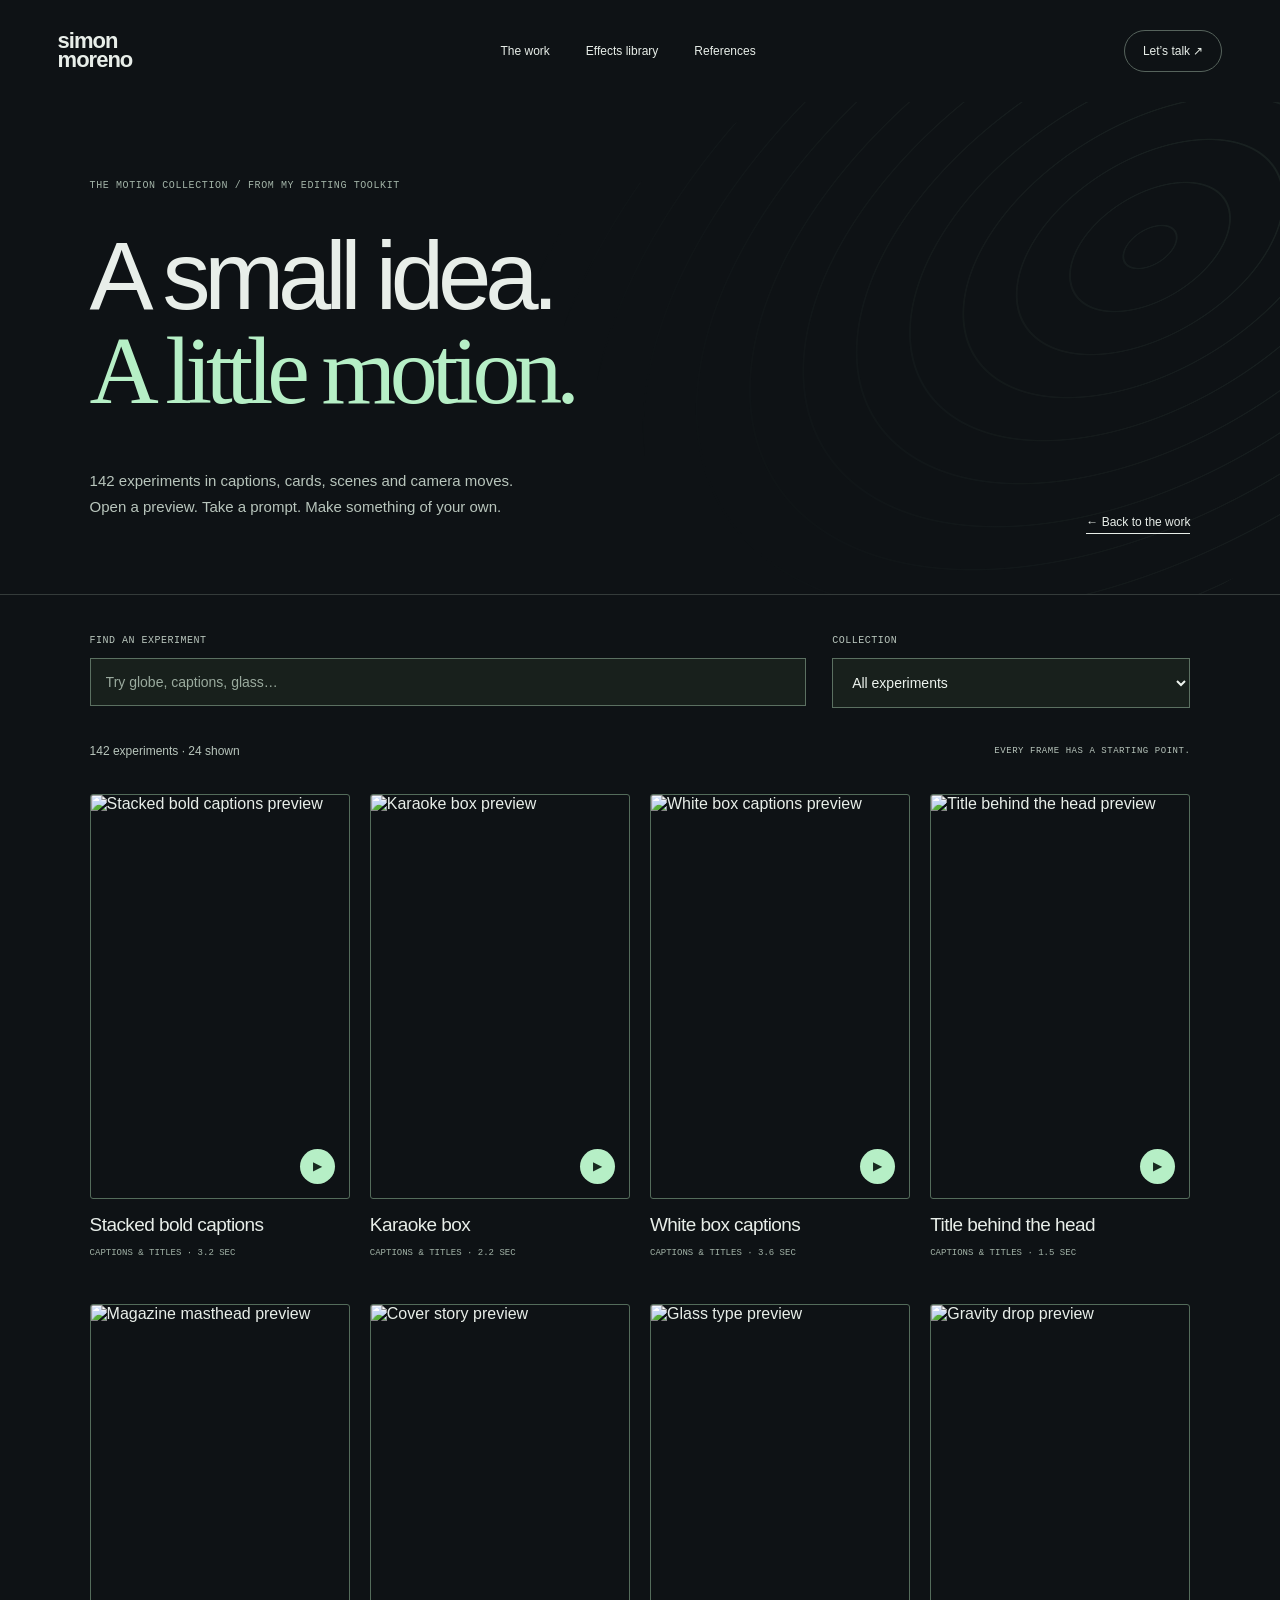
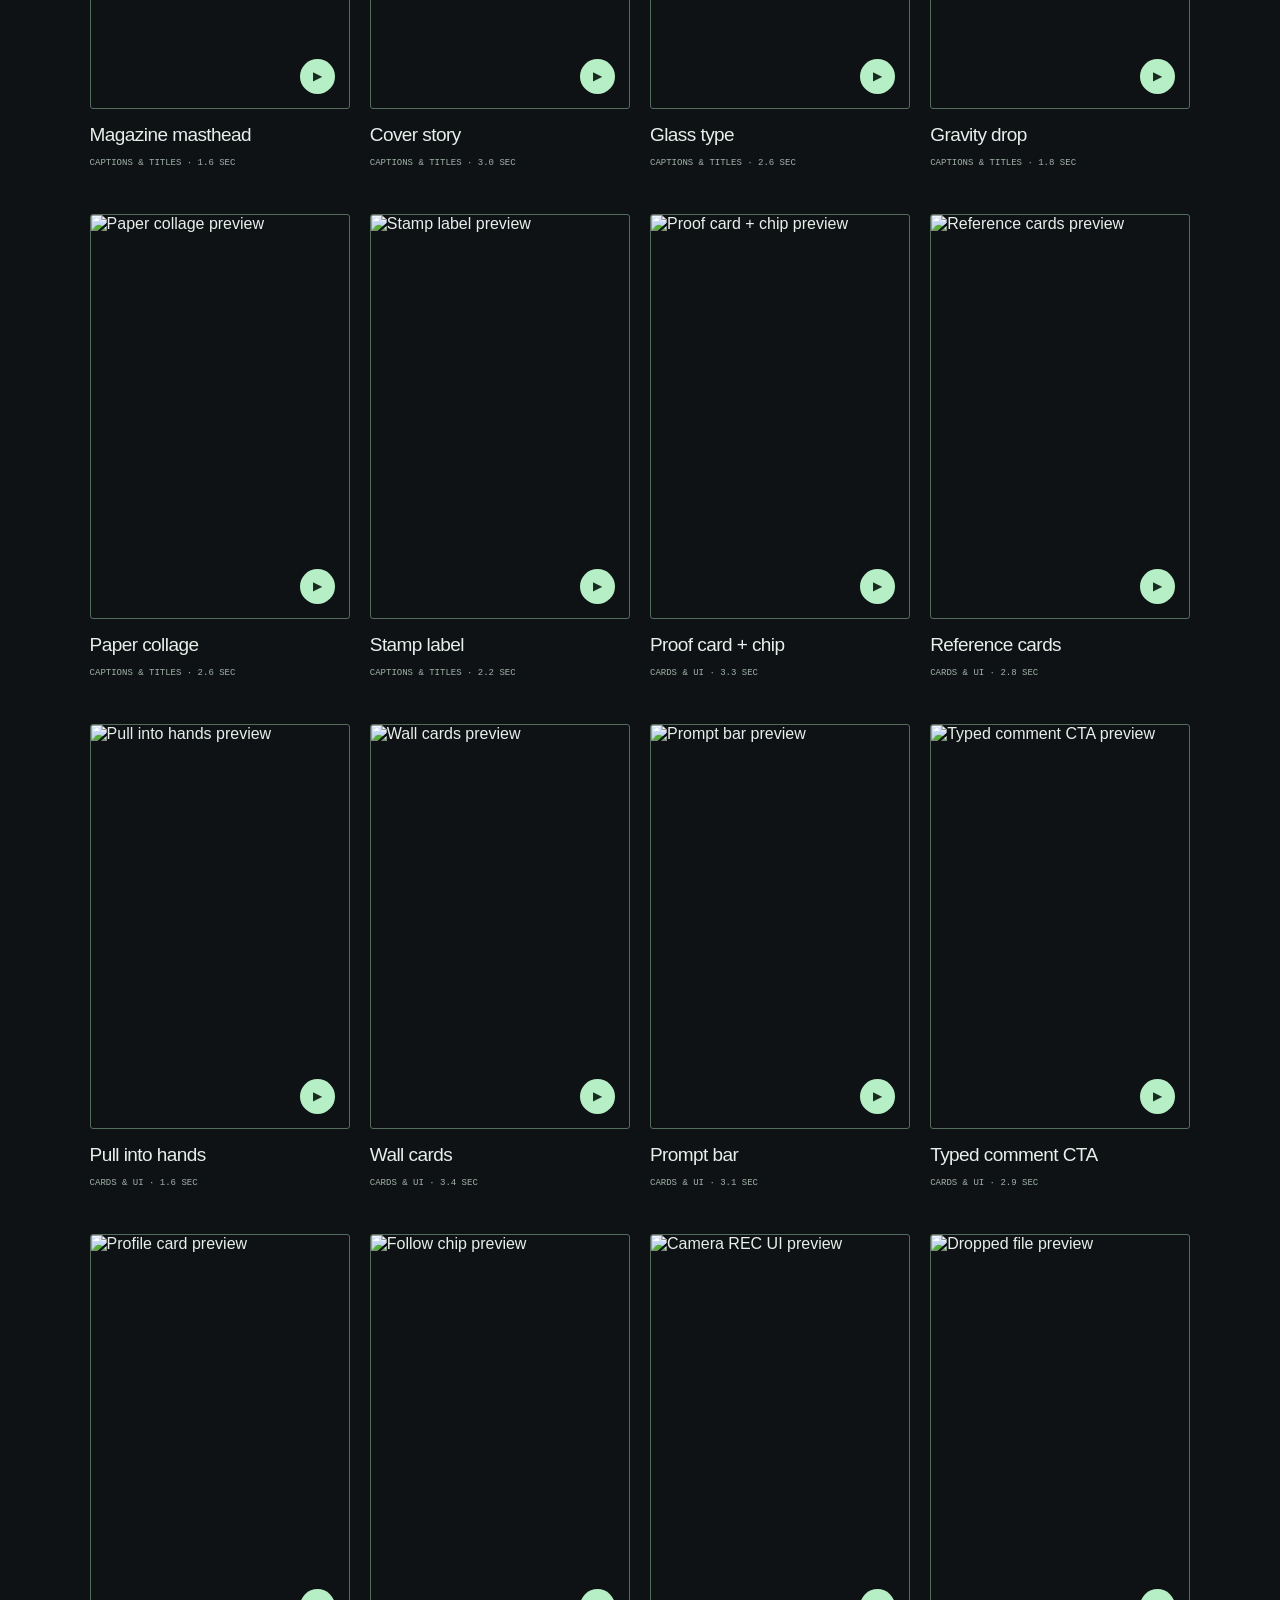
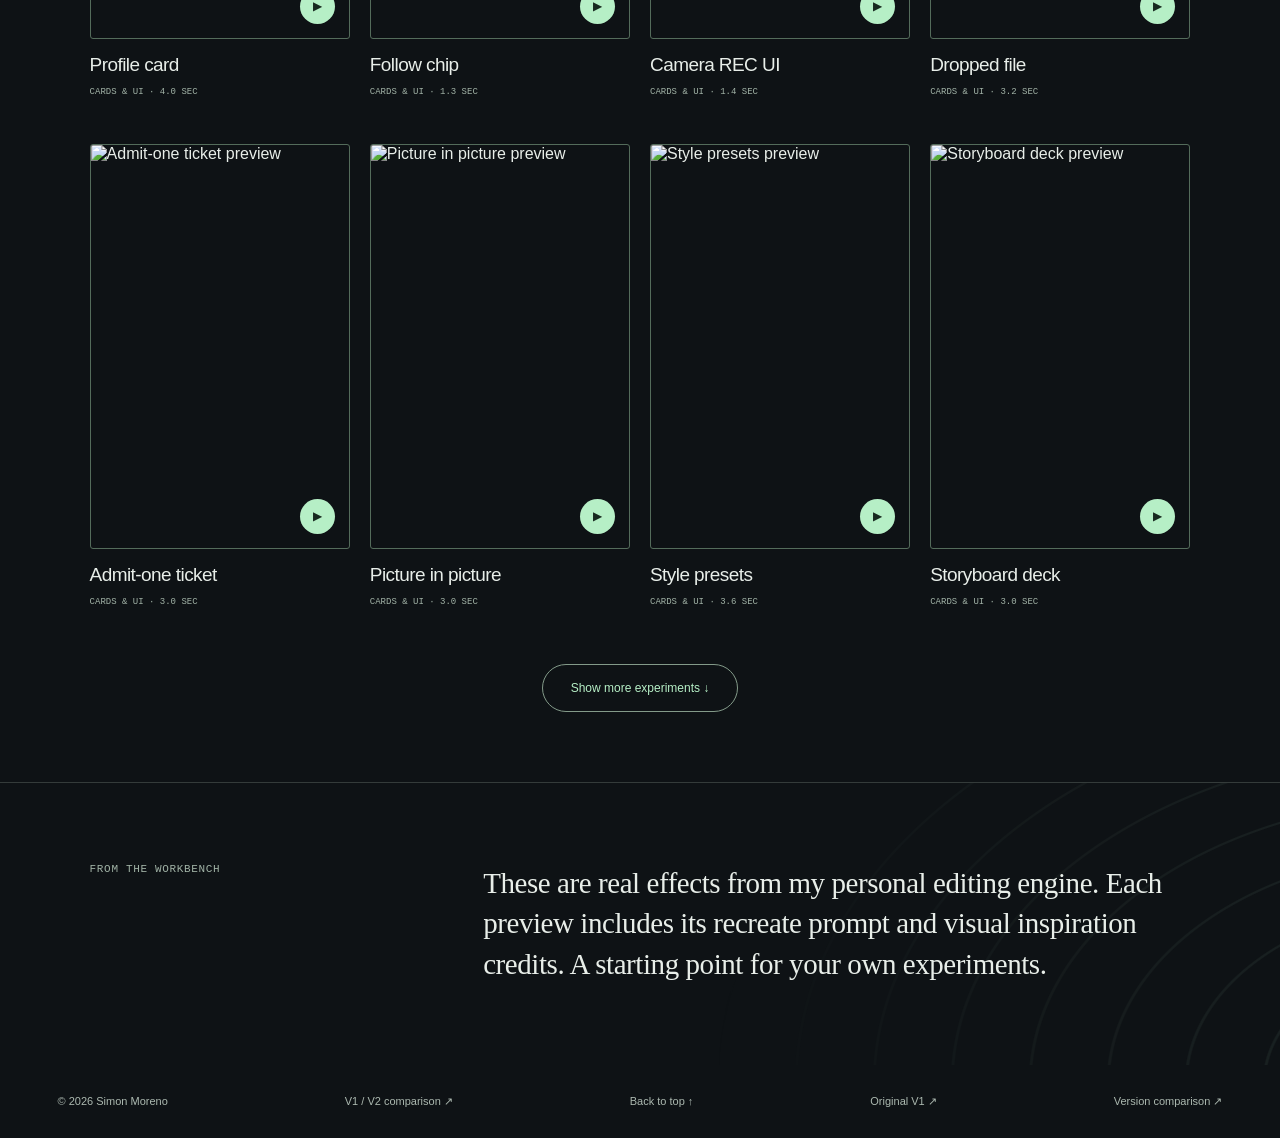
==== commit 63d28cb6: "Publish Cinema References with useful design links and usage notes" ====
--- a/effects/index.html
+++ b/effects/index.html
@@ -1,4 +1,4 @@
-<!doctype html><html lang="en"><head><meta charset="utf-8"><meta name="viewport" content="width=device-width,initial-scale=1"><meta name="description" content="Simon Moreno’s Cinema effects library: playable experiments with recreate prompts."><title>Effects — Cinema — Simon Moreno</title><link rel="stylesheet" href="/v2/common.css?v=36314d8755a9"><link rel="stylesheet" href="/v2/cinema.css?v=e8f325b12549"><link rel="stylesheet" href="/v2/effects.css?v=a25393a9dbd6"><script src="/v2/common.js?v=581e94b2879b" defer></script><link rel="canonical" href="https://simorenoh.github.io/effects/"><meta property="og:url" content="https://simorenoh.github.io/effects/"><meta property="og:type" content="website"><meta property="og:title" content="Simon Moreno — Building & sharing"></head><body class="cinema-effects"><a class="skip" href="#main">Skip to content</a><header class="cinema-header"><a class="cinema-name" href="/">simon<span>moreno</span></a><nav aria-label="Main navigation"><a href="/">The work</a><a href="/effects/" aria-current="page">Effects library</a></nav><a class="cinema-contact" href="https://www.instagram.com/simon.morehq/" target="_top">Let’s talk ↗</a></header>
+<!doctype html><html lang="en"><head><meta charset="utf-8"><meta name="viewport" content="width=device-width,initial-scale=1"><meta name="description" content="Simon Moreno’s Cinema effects library: playable experiments with recreate prompts."><title>Effects — Cinema — Simon Moreno</title><link rel="stylesheet" href="/v2/common.css?v=36314d8755a9"><link rel="stylesheet" href="/v2/cinema.css?v=e8f325b12549"><link rel="stylesheet" href="/v2/effects.css?v=a25393a9dbd6"><script src="/v2/common.js?v=581e94b2879b" defer></script><link rel="canonical" href="https://simorenoh.github.io/effects/"><meta property="og:url" content="https://simorenoh.github.io/effects/"><meta property="og:type" content="website"><meta property="og:title" content="Simon Moreno — Building & sharing"></head><body class="cinema-effects"><a class="skip" href="#main">Skip to content</a><header class="cinema-header"><a class="cinema-name" href="/">simon<span>moreno</span></a><nav aria-label="Main navigation"><a href="/">The work</a><a href="/effects/" aria-current="page">Effects library</a><a href="/references/">References</a></nav><a class="cinema-contact" href="https://www.instagram.com/simon.morehq/" target="_top">Let’s talk ↗</a></header>
 <main id="main"><section class="effects-opening"><p class="mono">The motion collection / from my editing toolkit</p><h1>A small idea.<br><span>A little motion.</span></h1><div><p><span data-catalog-count>142</span> experiments in captions, cards, scenes and camera moves.<br>Open a preview. Take a prompt. Make something of your own.</p><a class="quiet-link" href="/">← Back to the work</a></div></section>
 <section class="effects-browser" aria-label="Browse effects"><div class="effects-toolbar"><label for="library-search">Find an experiment<input type="search" id="library-search" placeholder="Try globe, captions, glass…" autocomplete="off"></label><label for="library-category">Collection<select id="library-category"><option value="all">All experiments</option></select></label></div><div class="results-line"><p id="library-results" role="status" aria-live="polite">Loading the collection…</p><span class="mono">Every frame has a starting point.</span></div><div id="library-grid" class="cinema-grid"></div><button id="library-more" hidden>Show more experiments ↓</button><noscript>Enable JavaScript to browse the collection and its prompts.</noscript></section>
 <section class="cinema-about library-note"><span class="mono">From the workbench</span><p>These are real effects from my personal editing engine. Each preview includes its recreate prompt and visual inspiration credits. A starting point for your own experiments.</p></section></main><footer class="page-footer"><span>© 2026 Simon Moreno</span><a href="/v2/?concept=cinema&view=effects" target="_top">V1 / V2 comparison ↗</a><a href="#main">Back to top ↑</a><a href="/v2/v1/" target="_top">Original V1 ↗</a><a href="/v2/?concept=cinema" target="_top">Version comparison ↗</a></footer><dialog class="viewer" id="effect-viewer" aria-labelledby="effect-title"><div class="viewer-head"><h2 id="effect-title">Effect preview</h2><button class="viewer-close" id="close-effect" aria-label="Close effect preview">×</button></div><div id="effect-content"></div></dialog></body></html>
